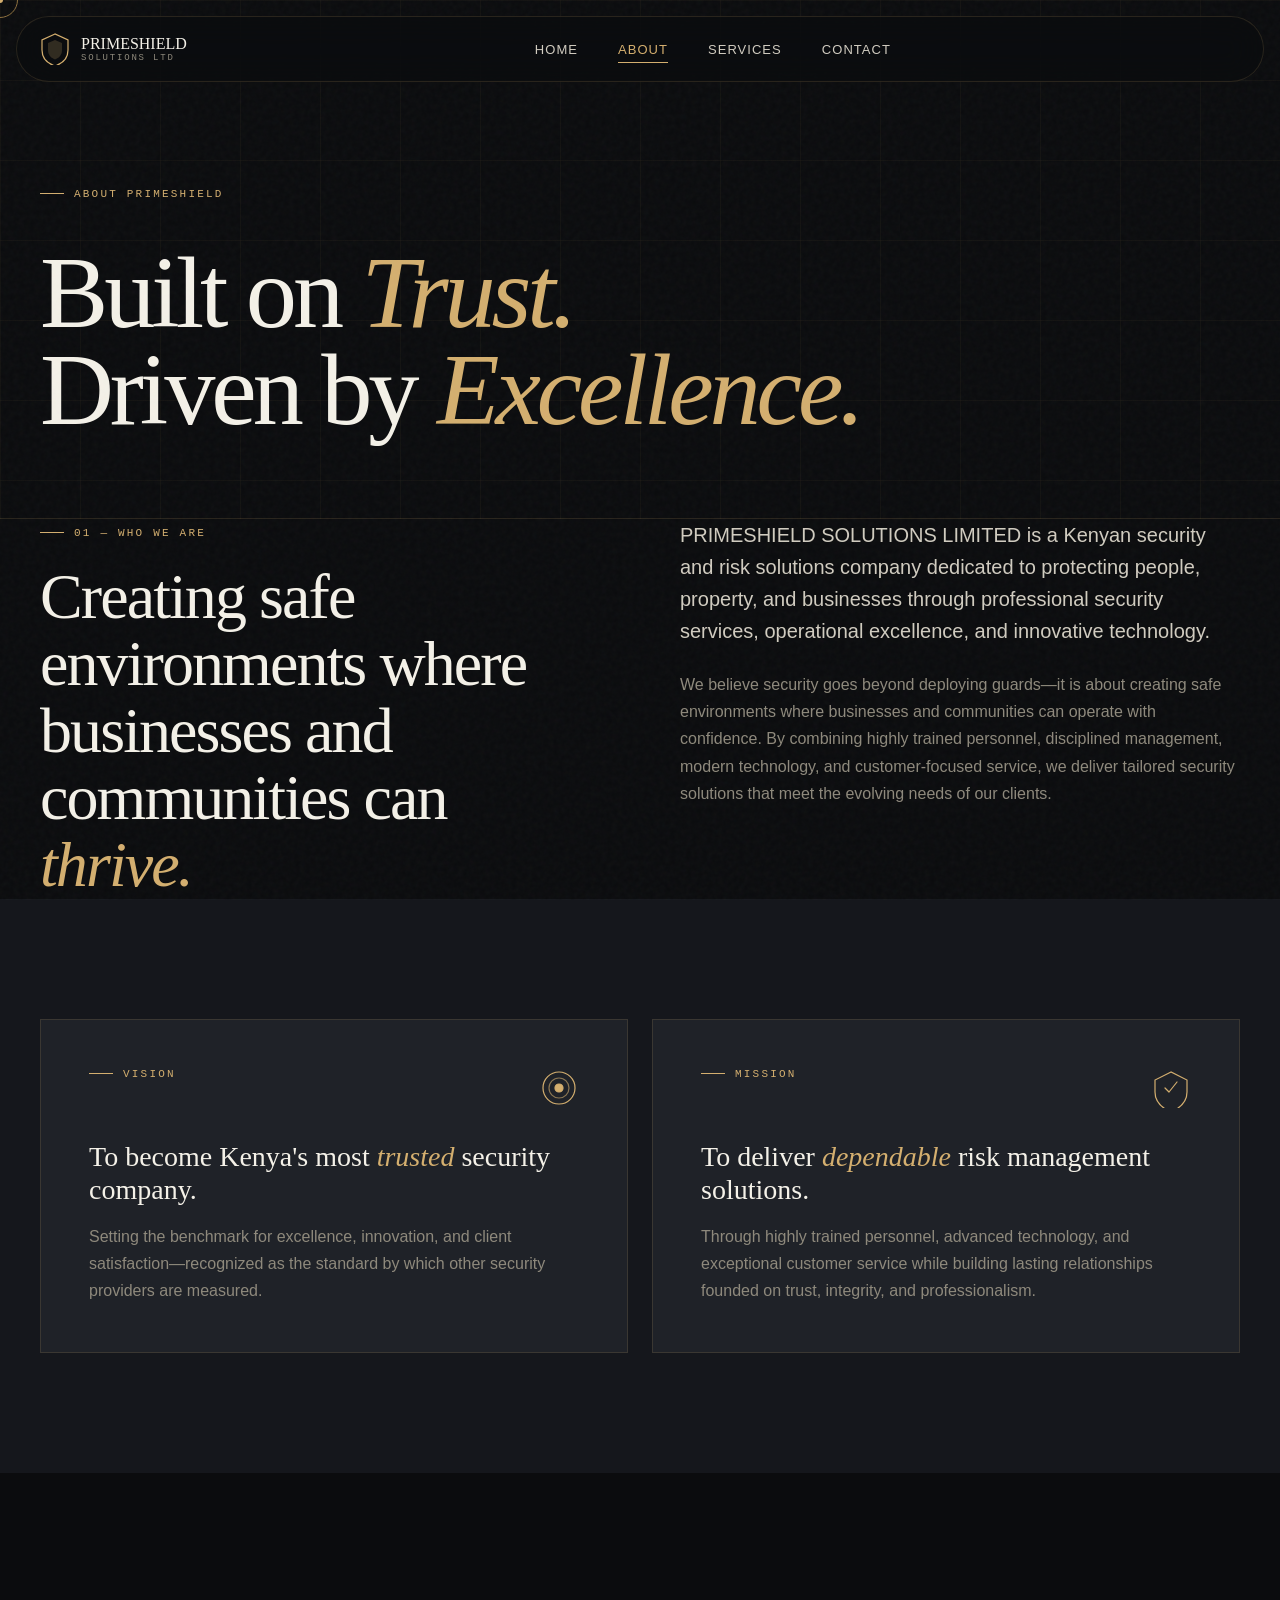
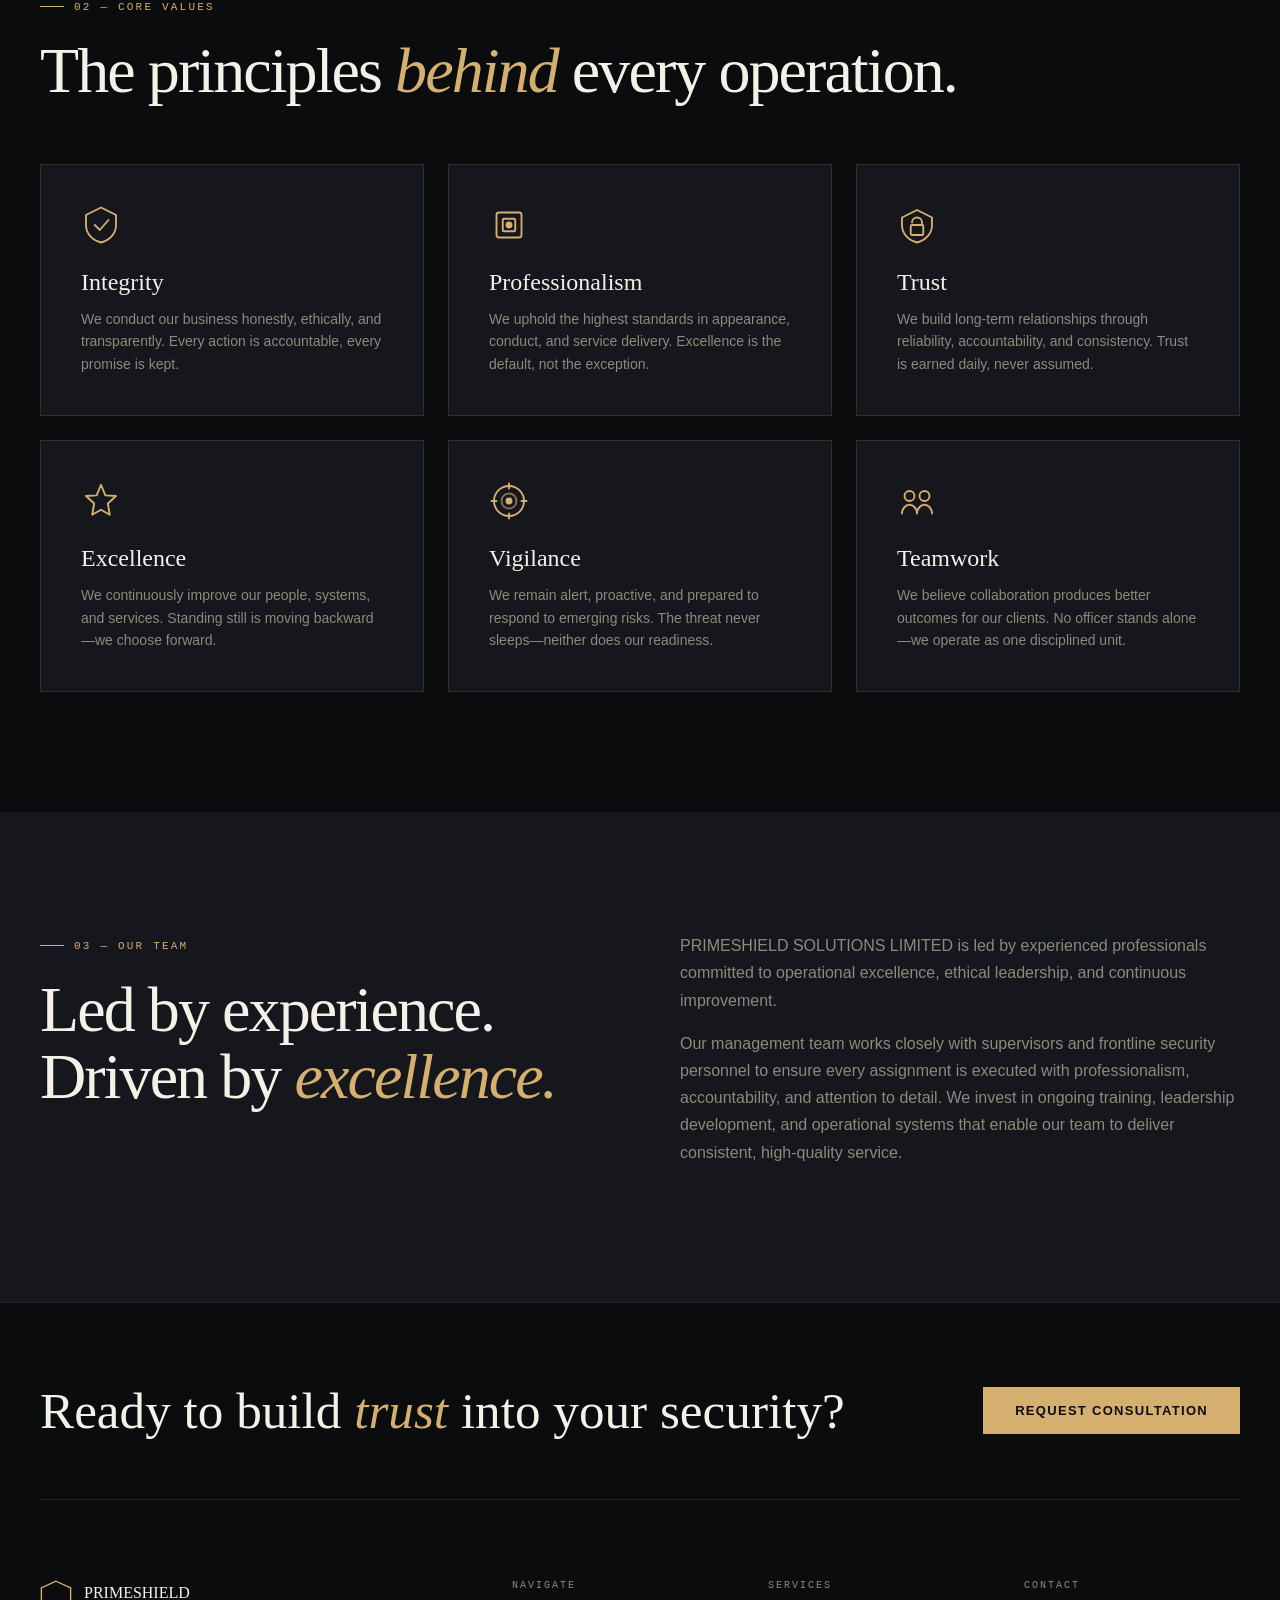
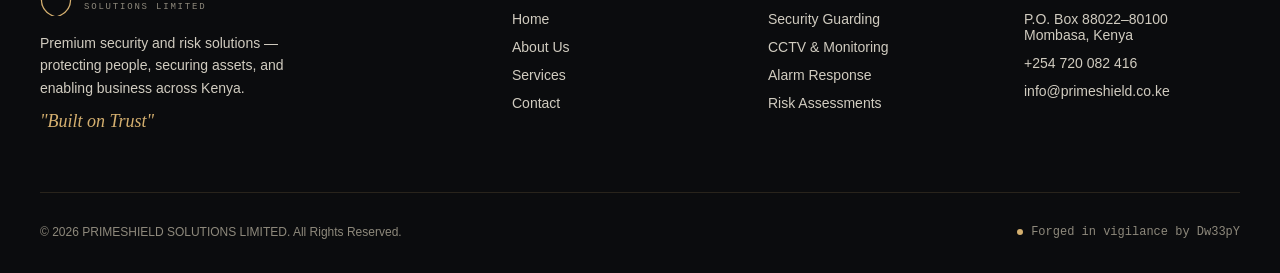
==== about.html @ 8b1f9d06 "initial commit of original files" ====
<!DOCTYPE html>
<html lang="en">
<head>
<meta charset="UTF-8" />
<meta name="viewport" content="width=device-width, initial-scale=1.0" />
<title>About Us — PRIMESHIELD SOLUTIONS LIMITED</title>
<meta name="description" content="PRIMESHIELD SOLUTIONS LIMITED is dedicated to protecting people, property, and businesses through professional security services, operational excellence, and innovative technology." />
<link rel="stylesheet" href="styles.css" />
</head>
<body>

<!-- Preloader -->
<div id="loader" class="loader">
  <div class="loader-shield">
    <div class="ring"></div>
    <svg viewBox="0 0 64 64" fill="none">
      <path d="M32 4L8 14v18c0 14 10 24 24 28 14-4 24-14 24-28V14L32 4z" stroke="#D4AF6F" stroke-width="1.5"/>
    </svg>
  </div>
</div>

<!-- Custom Cursor -->
<div class="cursor-ring"></div>
<div class="cursor-dot"></div>
<div class="noise-overlay"></div>

<!-- Navigation -->
<nav class="floating-nav">
  <div class="nav-container">
    <a href="index.html" class="logo">
      <svg width="28" height="32" viewBox="0 0 28 32" fill="none">
        <path d="M14 1L1 7v10c0 8 5.5 13.5 13 16 7.5-2.5 13-8 13-16V7L14 1z" stroke="#D4AF6F" stroke-width="1.2"/>
        <path d="M14 7L7 10v7c0 5 3 8 7 9.5 4-1.5 7-4.5 7-9.5v-7L14 7z" fill="#D4AF6F" opacity="0.2"/>
      </svg>
      <div class="logo-text">
        <span class="logo-name">PRIMESHIELD</span>
        <span class="logo-sub">SOLUTIONS LTD</span>
      </div>
    </a>

    <div class="nav-links">
      <a href="index.html" class="nav-link">Home</a>
      <a href="about.html" class="nav-link active">About</a>
      <a href="services.html" class="nav-link">Services</a>
      <a href="contact.html" class="nav-link">Contact</a>
    </div>

    <div class="nav-actions">
      <!--<a href="contact.html" class="btn-primary nav-cta"><span>Get Protected</span></a>-->
      <button id="menuToggle" class="menu-toggle" aria-label="Open menu">
        <svg width="24" height="24" viewBox="0 0 24 24" fill="none">
          <path d="M3 6h18M3 12h18M3 18h18" stroke="#F4F1E8" stroke-width="1.5" stroke-linecap="round"/>
        </svg>
      </button>
    </div>
  </div>
</nav>

<!-- Mobile Menu -->
<div class="mobile-menu" id="mobileMenu">
  <button id="menuClose" class="menu-close" aria-label="Close menu">
    <svg width="24" height="24" viewBox="0 0 24 24" fill="none">
      <path d="M6 6l12 12M18 6L6 18" stroke="#F4F1E8" stroke-width="1.5" stroke-linecap="round"/>
    </svg>
  </button>
  <div class="mobile-menu-content">
    <a href="index.html" class="mobile-link"><span class="num">01</span>Home</a>
    <a href="about.html" class="mobile-link"><span class="num">02</span>About</a>
    <a href="services.html" class="mobile-link"><span class="num">03</span>Services</a>
    <a href="contact.html" class="mobile-link"><span class="num">04</span>Contact</a>
  </div>
</div>

<!-- PAGE HEADER -->
<header class="page-header grid-bg">
  <div class="container">
    <div class="section-label reveal">About PRIMESHIELD</div>
    <h1 class="page-title reveal">Built on <em>Trust.</em><br>Driven by <em>Excellence.</em></h1>
  </div>
</header>

<!-- WHO WE ARE -->
<section class="about-intro">
  <div class="container">
    <div class="snapshot-grid">
      <div class="snapshot-left reveal">
        <div class="section-label">01 — Who We Are</div>
        <h2 class="section-title">Creating safe environments where businesses and communities can <em>thrive.</em></h2>
      </div>
      <div class="snapshot-right reveal">
        <p class="lead-text">
          PRIMESHIELD SOLUTIONS LIMITED is a Kenyan security and risk solutions company dedicated to protecting people, property, and businesses through professional security services, operational excellence, and innovative technology.
        </p>
        <p class="body-text">
          We believe security goes beyond deploying guards—it is about creating safe environments where businesses and communities can operate with confidence. By combining highly trained personnel, disciplined management, modern technology, and customer-focused service, we deliver tailored security solutions that meet the evolving needs of our clients.
        </p>
      </div>
    </div>
  </div>
</section>

<!-- VISION & MISSION -->
<section class="vision-mission">
  <div class="container">
    <div class="vm-grid">
      <div class="vm-card reveal">
        <div class="vm-header">
          <div class="section-label">Vision</div>
          <div class="vm-icon">
            <svg viewBox="0 0 40 40" fill="none" stroke="#D4AF6F" stroke-width="1.2">
              <circle cx="20" cy="20" r="16"/>
              <circle cx="20" cy="20" r="10" opacity="0.6"/>
              <circle cx="20" cy="20" r="4" fill="#D4AF6F"/>
            </svg>
          </div>
        </div>
        <h3 class="vm-title">To become Kenya's most <em>trusted</em> security company.</h3>
        <p>Setting the benchmark for excellence, innovation, and client satisfaction—recognized as the standard by which other security providers are measured.</p>
      </div>

      <div class="vm-card reveal">
        <div class="vm-header">
          <div class="section-label">Mission</div>
          <div class="vm-icon">
            <svg viewBox="0 0 40 40" fill="none" stroke="#D4AF6F" stroke-width="1.2">
              <path d="M20 4L4 12v12c0 9 7 16 16 20 9-4 16-11 16-20V12L20 4z"/>
              <path d="M14 20l4 4 8-10" stroke-linecap="round" stroke-linejoin="round"/>
            </svg>
          </div>
        </div>
        <h3 class="vm-title">To deliver <em>dependable</em> risk management solutions.</h3>
        <p>Through highly trained personnel, advanced technology, and exceptional customer service while building lasting relationships founded on trust, integrity, and professionalism.</p>
      </div>
    </div>
  </div>
</section>

<!-- CORE VALUES -->
<section class="core-values">
  <div class="container">
    <div class="preview-header reveal" style="margin-bottom: 60px;">
      <div class="section-label">02 — Core Values</div>
      <h2 class="section-title">The principles <em>behind</em> every operation.</h2>
    </div>

    <!-- 6 items fit perfectly in 3 columns -->
    <div class="values-grid reveal-stagger">
      <div class="value-card">
        <div class="value-icon">
          <svg viewBox="0 0 32 32" fill="none" stroke="#D4AF6F" stroke-width="1.5">
            <path d="M16 2L4 8v8c0 7 5 12 12 14 7-2 12-7 12-14V8L16 2z"/>
            <path d="M11 16l4 4 7-8" stroke-linecap="round"/>
          </svg>
        </div>
        <h3>Integrity</h3>
        <p>We conduct our business honestly, ethically, and transparently. Every action is accountable, every promise is kept.</p>
      </div>

      <div class="value-card">
        <div class="value-icon">
          <svg viewBox="0 0 32 32" fill="none" stroke="#D4AF6F" stroke-width="1.5">
            <rect x="6" y="6" width="20" height="20" rx="2"/>
            <rect x="11" y="11" width="10" height="10" rx="1"/>
            <circle cx="16" cy="16" r="2" fill="#D4AF6F"/>
          </svg>
        </div>
        <h3>Professionalism</h3>
        <p>We uphold the highest standards in appearance, conduct, and service delivery. Excellence is the default, not the exception.</p>
      </div>

      <div class="value-card">
        <div class="value-icon">
          <svg viewBox="0 0 32 32" fill="none" stroke="#D4AF6F" stroke-width="1.5">
            <path d="M16 4L4 10v6c0 7 5 12 12 14 7-2 12-7 12-14v-6L16 4z"/>
            <path d="M12 14a4 4 0 018 0v2" stroke-linecap="round"/>
            <rect x="11" y="16" width="10" height="8" rx="1"/>
          </svg>
        </div>
        <h3>Trust</h3>
        <p>We build long-term relationships through reliability, accountability, and consistency. Trust is earned daily, never assumed.</p>
      </div>

      <div class="value-card">
        <div class="value-icon">
          <svg viewBox="0 0 32 32" fill="none" stroke="#D4AF6F" stroke-width="1.5">
            <path d="M16 3l3.5 8.5L28 12l-6.5 6L23 27l-7-4-7 4 1.5-9L4 12l8.5-.5L16 3z" stroke-linejoin="round"/>
          </svg>
        </div>
        <h3>Excellence</h3>
        <p>We continuously improve our people, systems, and services. Standing still is moving backward—we choose forward.</p>
      </div>

      <div class="value-card">
        <div class="value-icon">
          <svg viewBox="0 0 32 32" fill="none" stroke="#D4AF6F" stroke-width="1.5">
            <circle cx="16" cy="16" r="12"/>
            <circle cx="16" cy="16" r="6" opacity="0.6"/>
            <circle cx="16" cy="16" r="2" fill="#D4AF6F"/>
            <path d="M16 2v4M16 26v4M2 16h4M26 16h4" stroke-linecap="round"/>
          </svg>
        </div>
        <h3>Vigilance</h3>
        <p>We remain alert, proactive, and prepared to respond to emerging risks. The threat never sleeps—neither does our readiness.</p>
      </div>

      <div class="value-card">
        <div class="value-icon">
          <svg viewBox="0 0 32 32" fill="none" stroke="#D4AF6F" stroke-width="1.5">
            <circle cx="10" cy="12" r="4"/>
            <circle cx="22" cy="12" r="4"/>
            <path d="M4 26c0-4 3-7 6-7s6 3 6 7M16 26c0-4 3-7 6-7s6 3 6 7" stroke-linecap="round"/>
          </svg>
        </div>
        <h3>Teamwork</h3>
        <p>We believe collaboration produces better outcomes for our clients. No officer stands alone—we operate as one disciplined unit.</p>
      </div>
    </div>
  </div>
</section>

<!-- TEAM -->
<section class="team-section">
  <div class="container">
    <div class="snapshot-grid">
      <div class="snapshot-left reveal">
        <div class="section-label">03 — Our Team</div>
        <h2 class="section-title">Led by experience.<br>Driven by <em>excellence.</em></h2>
      </div>
      <div class="snapshot-right reveal">
        <p class="body-text">
          PRIMESHIELD SOLUTIONS LIMITED is led by experienced professionals committed to operational excellence, ethical leadership, and continuous improvement.
        </p>
        <p class="body-text">
          Our management team works closely with supervisors and frontline security personnel to ensure every assignment is executed with professionalism, accountability, and attention to detail. We invest in ongoing training, leadership development, and operational systems that enable our team to deliver consistent, high-quality service.
        </p>
      </div>
    </div>
  </div>
</section>

<!-- FOOTER -->
<footer class="footer">
  <div class="container">
    <div class="footer-top">
      <h3 class="footer-cta-title">Ready to build <em>trust</em> into your security?</h3>
      <a href="contact.html" class="btn-primary magnetic"><span>Request Consultation</span></a>
    </div>
    
    <div class="footer-main">
      <div class="footer-col footer-brand">
        <div class="logo">
          <svg width="32" height="36" viewBox="0 0 28 32" fill="none">
            <path d="M14 1L1 7v10c0 8 5.5 13.5 13 16 7.5-2.5 13-8 13-16V7L14 1z" stroke="#D4AF6F" stroke-width="1.2"/>
          </svg>
          <div class="logo-text">
            <span class="logo-name">PRIMESHIELD</span>
            <span class="logo-sub">SOLUTIONS LIMITED</span>
          </div>
        </div>
        <p>Premium security and risk solutions — protecting people, securing assets, and enabling business across Kenya.</p>
        <div class="tagline">"Built on Trust"</div>
      </div>
      
      <div class="footer-col">
        <div class="footer-heading">Navigate</div>
        <a href="index.html">Home</a>
        <a href="about.html">About Us</a>
        <a href="services.html">Services</a>
        <a href="contact.html">Contact</a>
      </div>
      
      <div class="footer-col">
        <div class="footer-heading">Services</div>
        <a href="services.html">Security Guarding</a>
        <a href="services.html">CCTV & Monitoring</a>
        <a href="services.html">Alarm Response</a>
        <a href="services.html">Risk Assessments</a>
      </div>
      
      <div class="footer-col">
        <div class="footer-heading">Contact</div>
        <p>P.O. Box 88022–80100<br>Mombasa, Kenya</p>
        <a href="tel:+254720082416">+254 720 082 416</a>
        <a href="mailto:info@primeshield.co.ke">info@primeshield.co.ke</a>
      </div>
    </div>

    <div class="footer-bottom">
      <div class="copyright">© <span id="year"></span> PRIMESHIELD SOLUTIONS LIMITED. All Rights Reserved.</div>
      <a href="https://dw33py.netlify.app" target="_blank" rel="noopener" class="signature">
        <span class="sig-dot"></span> Forged in vigilance by Dw33pY
      </a>
    </div>
  </div>
</footer>

<script src="script.js"></script>
</body>
</html>
---- styles.css ----
/* ============================================================
   PRIMESHIELD SOLUTIONS — CSS ARCHITECTURE
   1. Variables & Resets
   2. Typography & Base Elements
   3. Utilities & Helpers (Cursor, Loader, Grid)
   4. Navigation & Mobile Menu
   5. Buttons & Form Elements
   6. Page Layouts (Hero, Sections, Footer)
   ============================================================ */

/* 1. VARIABLES & RESETS */
:root {
  --obsidian: #0B0C0E;
  --charcoal: #15171C;
  --graphite: #1F2228;
  --parchment: #F4F1E8;      /* Brightened for better contrast */
  --parchment-dim: #D1CCC0;  /* Brightened for readability */
  --parchment-muted: #8E897C;
  --brass: #D4AF6F;          /* Slightly richer brass */
  --brass-light: #E4C580;
  --brass-dim: #8E7240;
  --alert: #D14B3E;
  --border: rgba(212, 175, 111, 0.15);
  --border-strong: rgba(212, 175, 111, 0.3);
}

* { box-sizing: border-box; -webkit-font-smoothing: antialiased; -moz-osx-font-smoothing: grayscale; margin: 0; padding: 0; }

html { scroll-behavior: smooth; }

body {
  background: var(--obsidian);
  color: var(--parchment);
  font-family: 'Inter', sans-serif;
  overflow-x: hidden;
  cursor: none;
}
body.no-scroll { overflow: hidden; }
@media (max-width: 768px) { body { cursor: auto; } }

/* 2. TYPOGRAPHY */
.font-display { font-family: 'Fraunces', serif; font-optical-sizing: auto; letter-spacing: -0.02em; }
.font-mono { font-family: 'JetBrains Mono', monospace; }

/* Google Fonts Import */
@import url('https://fonts.googleapis.com/css2?family=Fraunces:ital,opsz,wght@0,9..144,300;0,9..144,400;0,9..144,500;0,9..144,600;1,9..144,300;1,9..144,400&family=Inter:wght@300;400;500;600&family=JetBrains+Mono:wght@400;500&display=swap');

.section-label {
  display: inline-flex; align-items: center; gap: 10px;
  font-family: 'JetBrains Mono', monospace; font-size: 11px;
  letter-spacing: 0.2em; text-transform: uppercase; color: var(--brass);
  margin-bottom: 24px;
}
.section-label::before { content: ''; width: 24px; height: 1px; background: var(--brass); }

.section-title {
  font-family: 'Fraunces', serif; font-weight: 300;
  font-size: clamp(2.5rem, 5vw, 4.5rem); line-height: 1.05; letter-spacing: -0.03em;
}
.section-title em { font-style: italic; color: var(--brass); }

.page-title {
  font-family: 'Fraunces', serif; font-weight: 300;
  font-size: clamp(3rem, 8vw, 7rem); line-height: 0.95; letter-spacing: -0.04em;
  margin-top: 20px;
}
.page-title em { font-style: italic; color: var(--brass); }

.lead-text { font-size: 1.25rem; color: var(--parchment-dim); line-height: 1.6; margin-bottom: 24px; }
.body-text { font-size: 1rem; color: var(--parchment-muted); line-height: 1.7; margin-bottom: 16px; }
.text-brass { color: var(--brass); }
.dim { color: var(--parchment-muted); }

/* 3. UTILITIES & HELPERS */
.container { max-width: 1280px; margin: 0 auto; padding: 0 24px; }
@media (min-width: 768px) { .container { padding: 0 40px; } }

.noise-overlay {
  position: fixed; inset: 0; pointer-events: none; z-index: 1; opacity: 0.035;
  background-image: url("data:image/svg+xml,%3Csvg viewBox='0 0 200 200' xmlns='http://www.w3.org/2000/svg'%3E%3Cfilter id='n'%3E%3CfeTurbulence type='fractalNoise' baseFrequency='0.85' numOctaves='3' stitchTiles='stitch'/%3E%3C/filter%3E%3Crect width='100%25' height='100%25' filter='url(%23n)'/%3E%3C/svg%3E");
}

.grid-bg {
  background-image: linear-gradient(rgba(212, 175, 111, 0.04) 1px, transparent 1px), linear-gradient(90deg, rgba(212, 175, 111, 0.04) 1px, transparent 1px);
  background-size: 80px 80px;
}

/* Custom Cursor */
.cursor-dot, .cursor-ring {
  position: fixed; top: 0; left: 0; pointer-events: none; z-index: 9999;
  border-radius: 50%; transform: translate(-50%, -50%);
}
.cursor-dot { width: 6px; height: 6px; background: var(--brass); transition: transform 0.15s; }
.cursor-ring { width: 36px; height: 36px; border: 1px solid var(--brass-dim); transition: transform 0.25s, width 0.3s, height 0.3s, border-color 0.3s; }
.cursor-hover .cursor-ring { width: 64px; height: 64px; border-color: var(--brass); }
.cursor-hover .cursor-dot { transform: translate(-50%, -50%) scale(0); }
@media (max-width: 768px) { .cursor-dot, .cursor-ring { display: none; } }

/* Preloader */
.loader {
  position: fixed; inset: 0; background: var(--obsidian); z-index: 10000;
  display: flex; align-items: center; justify-content: center;
  transition: opacity 0.8s ease, visibility 0.8s ease;
}
.loader.hidden { opacity: 0; visibility: hidden; }
.loader-shield { width: 64px; height: 64px; position: relative; }
.loader-shield svg { width: 100%; height: 100%; }
.loader-shield .ring { position: absolute; inset: 0; border: 1px solid var(--brass); border-radius: 50%; border-top-color: transparent; animation: spin 1.2s linear infinite; }
@keyframes spin { to { transform: rotate(360deg); } }

/* Scrollbar */
::-webkit-scrollbar { width: 8px; }
::-webkit-scrollbar-track { background: var(--obsidian); }
::-webkit-scrollbar-thumb { background: var(--graphite); border-radius: 4px; }
::-webkit-scrollbar-thumb:hover { background: var(--brass-dim); }

/* Reveal Animations */
.reveal { opacity: 0; transform: translateY(40px); transition: opacity 1s ease, transform 1s cubic-bezier(0.4, 0, 0.2, 1); }
.reveal.in { opacity: 1; transform: translateY(0); }
.reveal-stagger > * { opacity: 0; transform: translateY(30px); transition: opacity 0.8s ease, transform 0.8s cubic-bezier(0.4, 0, 0.2, 1); }
.reveal-stagger.in > * { opacity: 1; transform: translateY(0); }
.reveal-stagger.in > *:nth-child(1) { transition-delay: 0.05s; }
.reveal-stagger.in > *:nth-child(2) { transition-delay: 0.15s; }
.reveal-stagger.in > *:nth-child(3) { transition-delay: 0.25s; }
.reveal-stagger.in > *:nth-child(4) { transition-delay: 0.35s; }
.reveal-stagger.in > *:nth-child(5) { transition-delay: 0.45s; }
.reveal-stagger.in > *:nth-child(6) { transition-delay: 0.55s; }
.reveal-stagger.in > *:nth-child(7) { transition-delay: 0.65s; }

/* 4. NAVIGATION */
.floating-nav {
  position: fixed; top: 16px; left: 50%; transform: translateX(-50%);
  z-index: 1000; width: calc(100% - 32px); max-width: 1280px;
}
.nav-container {
  background: rgba(11, 12, 14, 0.6); backdrop-filter: blur(20px) saturate(180%);
  -webkit-backdrop-filter: blur(20px) saturate(180%); border: 1px solid var(--border);
  border-radius: 100px; padding: 16px 24px; display: flex; align-items: center; justify-content: space-between;
}
.logo { display: flex; align-items: center; gap: 12px; text-decoration: none; }
.logo-text { display: flex; flex-direction: column; line-height: 1; }
.logo-name { font-family: 'Fraunces', serif; font-size: 16px; color: var(--parchment); font-weight: 500; }
.logo-sub { font-family: 'JetBrains Mono', monospace; font-size: 9px; color: var(--parchment-muted); letter-spacing: 0.2em; margin-top: 2px; }

.nav-links { display: flex; gap: 40px; }
.nav-link {
  text-decoration: none; font-size: 13px; letter-spacing: 0.08em; text-transform: uppercase;
  color: var(--parchment-dim); transition: color 0.3s; position: relative; padding: 6px 0;
}
.nav-link:hover { color: var(--parchment); }
.nav-link.active { color: var(--brass); }
.nav-link::after { content: ''; position: absolute; left: 0; bottom: 0; width: 0; height: 1px; background: var(--brass); transition: width 0.4s; }
.nav-link:hover::after, .nav-link.active::after { width: 100%; }

.nav-actions { display: flex; align-items: center; gap: 16px; }
.menu-toggle { display: none; background: none; border: 1px solid var(--border-strong); border-radius: 50%; width: 40px; height: 40px; cursor: pointer; align-items: center; justify-content: center; }
.menu-close { position: absolute; top: 32px; right: 32px; background: none; border: 1px solid var(--border-strong); border-radius: 50%; width: 48px; height: 48px; cursor: pointer; display: flex; align-items: center; justify-content: center; }

@media (max-width: 900px) {
  .nav-links { display: none; }
  .nav-cta { display: none; }
  .menu-toggle { display: flex; }
}

/* Mobile Menu */
.mobile-menu {
  position: fixed; inset: 0; background: var(--obsidian); z-index: 9000;
  transform: translateX(100%); transition: transform 0.6s cubic-bezier(0.4, 0, 0.2, 1);
  display: flex; flex-direction: column; justify-content: center; padding: 40px;
}
.mobile-menu.open { transform: translateX(0); }
.mobile-menu-content { display: flex; flex-direction: column; gap: 8px; }
.mobile-link {
  font-family: 'Fraunces', serif; font-size: clamp(2.5rem, 8vw, 4rem); font-weight: 300;
  color: var(--parchment-dim); text-decoration: none; padding: 8px 0; transition: color 0.3s, padding-left 0.4s;
}
.mobile-link:hover { color: var(--brass); padding-left: 24px; }
.mobile-link .num { font-family: 'JetBrains Mono', monospace; font-size: 12px; color: var(--brass); vertical-align: super; margin-right: 12px; }

/* 5. BUTTONS & FORMS */
.btn-primary {
  position: relative; display: inline-flex; align-items: center; gap: 12px;
  padding: 16px 32px; background: var(--brass); color: var(--obsidian);
  font-weight: 600; font-size: 13px; letter-spacing: 0.1em; text-transform: uppercase;
  text-decoration: none; overflow: hidden; transition: transform 0.3s; border: none; cursor: pointer;
}
.btn-primary::before { content: ''; position: absolute; inset: 0; background: var(--brass-light); transform: translateX(-101%); transition: transform 0.5s; }
.btn-primary:hover::before { transform: translateX(0); }
.btn-primary span, .btn-primary svg { position: relative; z-index: 2; }

.btn-ghost {
  display: inline-flex; align-items: center; gap: 12px; padding: 16px 32px;
  border: 1px solid var(--border-strong); color: var(--parchment);
  font-weight: 500; font-size: 13px; letter-spacing: 0.1em; text-transform: uppercase;
  text-decoration: none; background: transparent; transition: all 0.3s; cursor: pointer;
}
.btn-ghost:hover { border-color: var(--brass); color: var(--brass); background: rgba(212, 175, 111, 0.05); }

.magnetic { transition: transform 0.3s cubic-bezier(0.4, 0, 0.2, 1); }

/* Form Elements */
.form-row { display: grid; grid-template-columns: 1fr 1fr; gap: 24px; margin-bottom: 32px; }
@media (max-width: 600px) { .form-row { grid-template-columns: 1fr; } }

.form-field { position: relative; margin-bottom: 32px; }
.form-field input, .form-field textarea {
  width: 100%; padding: 18px 0 12px; background: transparent; border: none;
  border-bottom: 1px solid var(--border-strong); color: var(--parchment);
  font-family: 'Inter', sans-serif; font-size: 15px; outline: none; transition: border-color 0.3s;
}
.form-field label {
  position: absolute; left: 0; top: 18px; font-size: 14px; color: var(--parchment-muted);
  pointer-events: none; transition: all 0.3s;
}
.form-field input:focus, .form-field textarea:focus { border-color: var(--brass); }
.form-field input:focus + label, .form-field input:not(:placeholder-shown) + label,
.form-field textarea:focus + label, .form-field textarea:not(:placeholder-shown) + label {
  top: -4px; font-size: 11px; color: var(--brass); letter-spacing: 0.1em; text-transform: uppercase;
}

/* Beautiful Custom Select */
.custom-select-wrap { height: fit-content; }
.custom-select { position: relative; }
.select-trigger {
  width: 100%; padding: 18px 0 12px; background: transparent; border: none;
  border-bottom: 1px solid var(--border-strong); color: var(--parchment);
  font-family: 'Inter', sans-serif; font-size: 15px; display: flex; justify-content: space-between;
  align-items: center; cursor: pointer; transition: border-color 0.3s;
}
.select-trigger:focus { outline: none; border-color: var(--brass); }
.select-trigger svg { transition: transform 0.3s; }
.custom-select.open .select-trigger svg { transform: rotate(180deg); }
.custom-select.open .select-trigger { border-color: var(--brass); }

.select-options {
  position: absolute; top: calc(100% + 8px); left: 0; width: 100%;
  background: var(--charcoal); border: 1px solid var(--border-strong);
  max-height: 0; overflow: hidden; opacity: 0; transition: max-height 0.3s, opacity 0.3s; z-index: 10;
}
.custom-select.open .select-options { max-height: 300px; opacity: 1; overflow-y: auto; }
.option { padding: 12px 16px; cursor: pointer; font-size: 14px; color: var(--parchment-dim); transition: background 0.2s, color 0.2s; }
.option:hover { background: var(--graphite); color: var(--brass); }
.select-value.placeholder { color: var(--parchment-muted); }

/* Custom Checkbox */
.form-interests { margin-bottom: 32px; }
.interests-label { font-family: 'JetBrains Mono', monospace; font-size: 10px; color: var(--brass); letter-spacing: 0.2em; text-transform: uppercase; margin-bottom: 16px; }
.interests-grid { display: grid; grid-template-columns: 1fr 1fr; gap: 12px; }
@media (max-width: 600px) { .interests-grid { grid-template-columns: 1fr; } }
.custom-check { display: flex; align-items: flex-start; gap: 12px; cursor: pointer; font-size: 14px; color: var(--parchment-dim); }
.custom-check input { display: none; }
.check-box { width: 18px; height: 18px; border: 1px solid var(--border-strong); position: relative; flex-shrink: 0; margin-top: 2px; transition: all 0.3s; }
.custom-check input:checked + .check-box { background: var(--brass); border-color: var(--brass); }
.check-box::after { content: ''; position: absolute; left: 5px; top: 1px; width: 6px; height: 11px; border: solid var(--obsidian); border-width: 0 2px 2px 0; transform: rotate(45deg) scale(0); transition: transform 0.2s; }
.custom-check input:checked + .check-box::after { transform: rotate(45deg) scale(1); }

/* 6. PAGE LAYOUTS */
/* Hero */
.hero-section { position: relative; min-height: 100vh; display: flex; align-items: center; padding-top: 120px; padding-bottom: 60px; overflow: hidden; }
.hero-glow { position: absolute; top: 20%; left: 50%; transform: translateX(-50%); width: 80%; height: 60%; background: radial-gradient(circle, rgba(212, 175, 111, 0.08), transparent 60%); pointer-events: none; }
.hero-container { width: 100%; }
.hero-meta { display: flex; justify-content: space-between; margin-bottom: 60px; }
.meta-item { font-family: 'JetBrains Mono', monospace; font-size: 10px; color: var(--parchment-muted); letter-spacing: 0.2em; text-transform: uppercase; display: flex; align-items: center; gap: 8px; }
.status-dot { width: 8px; height: 8px; background: var(--brass); border-radius: 50%; animation: pulse 2s infinite; }
@keyframes pulse { 0%, 100% { opacity: 1; } 50% { opacity: 0.4; } }
.hide-mobile { display: none; }
@media (min-width: 768px) { .hide-mobile { display: flex; } }

.hero-grid { display: grid; grid-template-columns: 1fr; gap: 60px; align-items: center; }
@media (min-width: 1024px) { .hero-grid { grid-template-columns: 1.4fr 1fr; } }

.hero-title { font-family: 'Fraunces', serif; font-weight: 300; font-size: clamp(3.5rem, 11vw, 9rem); line-height: 0.9; margin-bottom: 32px; }
.hero-title em { font-style: italic; color: var(--brass); }
.hero-desc { font-size: 1.125rem; color: var(--parchment-dim); max-width: 540px; line-height: 1.7; margin-bottom: 40px; }
.hero-actions { display: flex; flex-wrap: wrap; gap: 16px; }

/* Shield Visual */
.shield-visual { position: relative; width: 100%; aspect-ratio: 1; max-width: 450px; margin: 0 auto; }
.shield-svg { position: absolute; inset: 0; width: 100%; height: 100%; z-index: 2; }
.scan-ring { position: absolute; inset: 10%; border: 1px solid var(--brass-dim); border-radius: 50%; opacity: 0; }
.scan-ring.r1 { animation: pulse-ring 4s ease-out infinite; }
.scan-ring.r2 { animation: pulse-ring 4s ease-out infinite 1.3s; }
@keyframes pulse-ring { 0% { transform: scale(0.5); opacity: 0.8; border-color: var(--brass); } 100% { transform: scale(1.1); opacity: 0; } }
.scan-line { position: absolute; left: 15%; right: 15%; height: 1px; background: var(--brass); top: 50%; animation: scan 4s ease-in-out infinite; box-shadow: 0 0 12px var(--brass); }
@keyframes scan { 0%, 100% { top: 20%; opacity: 0; } 50% { top: 80%; opacity: 1; } }

/* Stats */
.hero-stats { display: grid; grid-template-columns: repeat(2, 1fr); gap: 24px; margin-top: 80px; padding-top: 40px; border-top: 1px solid var(--border); }
@media (min-width: 768px) { .hero-stats { grid-template-columns: repeat(4, 1fr); } }
.stat-num { font-family: 'Fraunces', serif; font-weight: 300; font-size: clamp(3rem, 6vw, 4.5rem); color: var(--brass); }
.stat-label { font-family: 'JetBrains Mono', monospace; font-size: 10px; color: var(--parchment-muted); letter-spacing: 0.15em; text-transform: uppercase; margin-top: 8px; }

/* Snapshot / Intro Section */
.snapshot-section { padding: 120px 0; }
.snapshot-grid { display: grid; grid-template-columns: 1fr; gap: 40px; }
@media (min-width: 1024px) { .snapshot-grid { grid-template-columns: 1fr 1fr; gap: 80px; } }
.text-link { display: inline-flex; align-items: center; gap: 8px; color: var(--brass); text-decoration: none; font-size: 14px; letter-spacing: 0.1em; text-transform: uppercase; margin-top: 16px; transition: gap 0.3s; }
.text-link:hover { gap: 16px; }

/* Services Preview (Home) */
.services-preview { padding: 120px 0; background: var(--charcoal); }
.preview-header { margin-bottom: 60px; }
.preview-grid { display: grid; grid-template-columns: 1fr; gap: 24px; }
@media (min-width: 640px) { .preview-grid { grid-template-columns: repeat(2, 1fr); } }
@media (min-width: 1024px) { .preview-grid { grid-template-columns: repeat(3, 1fr); } }

.preview-card { padding: 40px; border: 1px solid var(--border); background: var(--graphite); transition: all 0.4s; }
.preview-card:hover { border-color: var(--brass); transform: translateY(-4px); }
.card-icon { width: 48px; height: 48px; margin-bottom: 24px; }
.card-icon svg { width: 100%; height: 100%; }
.preview-card h3 { font-family: 'Fraunces', serif; font-size: 24px; font-weight: 400; margin-bottom: 12px; }
.preview-card p { color: var(--parchment-muted); font-size: 14px; line-height: 1.6; }
.preview-footer { margin-top: 60px; text-align: center; }

/* Trust Teaser */
.trust-teaser { padding: 120px 0; }
.trust-grid { display: grid; grid-template-columns: 1fr; gap: 40px; align-items: center; }
@media (min-width: 1024px) { .trust-grid { grid-template-columns: 1.2fr 1fr; gap: 80px; } }
.trust-img { width: 100%; height: 500px; object-fit: cover; filter: grayscale(0.3) contrast(1.05); }

/* Generic Page Header */
.page-header { padding: 180px 0 80px; border-bottom: 1px solid var(--border); position: relative; }

/* Vision & Mission (About) */
.vision-mission { padding: 120px 0; background: var(--charcoal); }
.vm-grid { display: grid; grid-template-columns: 1fr; gap: 24px; }
@media (min-width: 1024px) { .vm-grid { grid-template-columns: 1fr 1fr; } }
.vm-card { padding: 48px; border: 1px solid var(--border); background: var(--graphite); }
.vm-header { display: flex; justify-content: space-between; align-items: flex-start; margin-bottom: 32px; }
.vm-icon { width: 40px; height: 40px; }
.vm-title { font-family: 'Fraunces', serif; font-size: 28px; font-weight: 300; line-height: 1.2; margin-bottom: 16px; }
.vm-title em { color: var(--brass); }
.vm-card p { color: var(--parchment-muted); line-height: 1.7; }

/* Core Values (About) */
.core-values { padding: 120px 0; }
.values-grid { display: grid; grid-template-columns: 1fr; gap: 24px; }
@media (min-width: 640px) { .values-grid { grid-template-columns: repeat(2, 1fr); } }
@media (min-width: 1024px) { .values-grid { grid-template-columns: repeat(3, 1fr); } }
.value-card { padding: 40px; border: 1px solid var(--border); background: var(--charcoal); transition: all 0.4s; }
.value-card:hover { background: var(--graphite); border-color: var(--brass-dim); }
.value-icon { width: 40px; height: 40px; margin-bottom: 24px; }
.value-card h3 { font-family: 'Fraunces', serif; font-size: 24px; font-weight: 400; margin-bottom: 12px; }
.value-card p { color: var(--parchment-muted); font-size: 14px; line-height: 1.6; }

/* Team Section */
.team-section { padding: 120px 0; background: var(--charcoal); }

/* Services List (Services Page) */
.services-list { padding: 120px 0; }
.service-row { display: grid; grid-template-columns: 80px 1fr; gap: 40px; padding: 60px 0; }
@media (max-width: 768px) { .service-row { grid-template-columns: 1fr; gap: 20px; } }
.service-row-num { font-family: 'Fraunces', serif; font-size: 48px; font-weight: 300; color: var(--brass-dim); }
.service-row-icon { width: 56px; height: 56px; margin-bottom: 24px; }
.service-row-content h2 { font-family: 'Fraunces', serif; font-size: 36px; font-weight: 300; margin-bottom: 16px; }
.service-row-desc { font-size: 1.1rem; color: var(--parchment-dim); margin-bottom: 32px; max-width: 700px; }
.service-tags { display: flex; flex-wrap: wrap; gap: 12px; }
.tag { padding: 8px 16px; border: 1px solid var(--border-strong); font-family: 'JetBrains Mono', monospace; font-size: 11px; color: var(--parchment-dim); text-transform: uppercase; letter-spacing: 0.1em; }
.divider { height: 1px; background: var(--border); }

/* Sectors Grid (Services Page) */
.sectors-section { padding: 120px 0; background: var(--charcoal); }
.sectors-grid { display: grid; grid-template-columns: repeat(2, 1fr); gap: 1px; background: var(--border); }
@media (min-width: 768px) { .sectors-grid { grid-template-columns: repeat(4, 1fr); } }
.sector-item { background: var(--obsidian); padding: 32px; display: flex; flex-direction: column; align-items: center; text-align: center; gap: 16px; transition: background 0.3s; }
.sector-item:hover { background: var(--charcoal); }
.sector-item svg { width: 32px; height: 32px; }
.sector-item span { font-family: 'JetBrains Mono', monospace; font-size: 11px; color: var(--parchment-dim); letter-spacing: 0.1em; text-transform: uppercase; }
.sectors-note { text-align: center; color: var(--parchment-muted); margin-top: 40px; font-size: 14px; }

/* Contact Page */
.contact-section { padding: 120px 0; }
.contact-grid { display: grid; grid-template-columns: 1fr; gap: 60px; }
@media (min-width: 1024px) { .contact-grid { grid-template-columns: 1fr 1.5fr; gap: 80px; } }

.info-list { margin: 40px 0; display: flex; flex-direction: column; gap: 32px; }
.info-item { display: flex; gap: 20px; align-items: flex-start; }
.info-icon { width: 48px; height: 48px; border: 1px solid var(--border-strong); display: flex; align-items: center; justify-content: center; flex-shrink: 0; }
.info-icon svg { width: 20px; height: 20px; }
.info-label { font-family: 'JetBrains Mono', monospace; font-size: 10px; color: var(--brass); letter-spacing: 0.2em; text-transform: uppercase; margin-bottom: 4px; }
.info-text a { color: var(--parchment); text-decoration: none; transition: color 0.3s; }
.info-text a:hover { color: var(--brass); }

.trust-badge { padding: 24px; border: 1px solid var(--brass); background: rgba(212, 175, 111, 0.05); }
.badge-header { display: flex; align-items: center; gap: 8px; margin-bottom: 12px; }
.badge-title { font-family: 'JetBrains Mono', monospace; font-size: 10px; color: var(--brass); letter-spacing: 0.2em; text-transform: uppercase; }
.trust-badge p { font-size: 14px; color: var(--parchment-dim); }

.contact-form-wrap { padding: 48px; background: var(--charcoal); border: 1px solid var(--border); }
@media (max-width: 600px) { .contact-form-wrap { padding: 32px 24px; } }
.form-submit { display: flex; flex-direction: column; gap: 16px; align-items: flex-start; }
.form-disclaimer { font-size: 12px; color: var(--parchment-muted); max-width: 400px; }

/* Footer */
.footer { padding-top: 80px; border-top: 1px solid var(--border); }
.footer-top { display: flex; flex-direction: column; gap: 32px; margin-bottom: 80px; padding-bottom: 60px; border-bottom: 1px solid var(--border); }
@media (min-width: 768px) { .footer-top { flex-direction: row; align-items: center; justify-content: space-between; } }
.footer-cta-title { font-family: 'Fraunces', serif; font-size: clamp(2rem, 4vw, 3.5rem); font-weight: 300; line-height: 1.1; }
.footer-cta-title em { color: var(--brass); }

.footer-main { display: grid; grid-template-columns: 1fr; gap: 40px; margin-bottom: 60px; }
@media (min-width: 768px) { .footer-main { grid-template-columns: 2fr 1fr 1fr 1fr; } }
.footer-brand p { color: var(--parchment-muted); font-size: 14px; line-height: 1.6; margin: 16px 0; max-width: 300px; }
.tagline { font-family: 'Fraunces', serif; font-style: italic; color: var(--brass); font-size: 18px; }
.footer-heading { font-family: 'JetBrains Mono', monospace; font-size: 10px; color: var(--parchment-muted); letter-spacing: 0.2em; text-transform: uppercase; margin-bottom: 20px; }
.footer-col a { display: block; color: var(--parchment-dim); text-decoration: none; font-size: 14px; margin-bottom: 12px; transition: color 0.3s; }
.footer-col a:hover { color: var(--brass); }
.footer-col p { color: var(--parchment-dim); font-size: 14px; margin-bottom: 12px; }

.footer-bottom { padding: 32px 0; border-top: 1px solid var(--border); display: flex; flex-direction: column; gap: 16px; justify-content: space-between; }
@media (min-width: 768px) { .footer-bottom { flex-direction: row; align-items: center; } }
.copyright { font-size: 12px; color: var(--parchment-muted); }
.signature { font-family: 'JetBrains Mono', monospace; font-size: 12px; color: var(--parchment-muted); text-decoration: none; display: flex; align-items: center; gap: 8px; transition: color 0.3s; }
.signature:hover { color: var(--brass); }
.sig-dot { width: 6px; height: 6px; background: var(--brass); border-radius: 50%; display: inline-block; }

/* Reduce Motion */
@media (prefers-reduced-motion: reduce) {
  *, *::before, *::after { animation-duration: 0.01ms !important; animation-iteration-count: 1 !important; transition-duration: 0.01ms !important; }
}
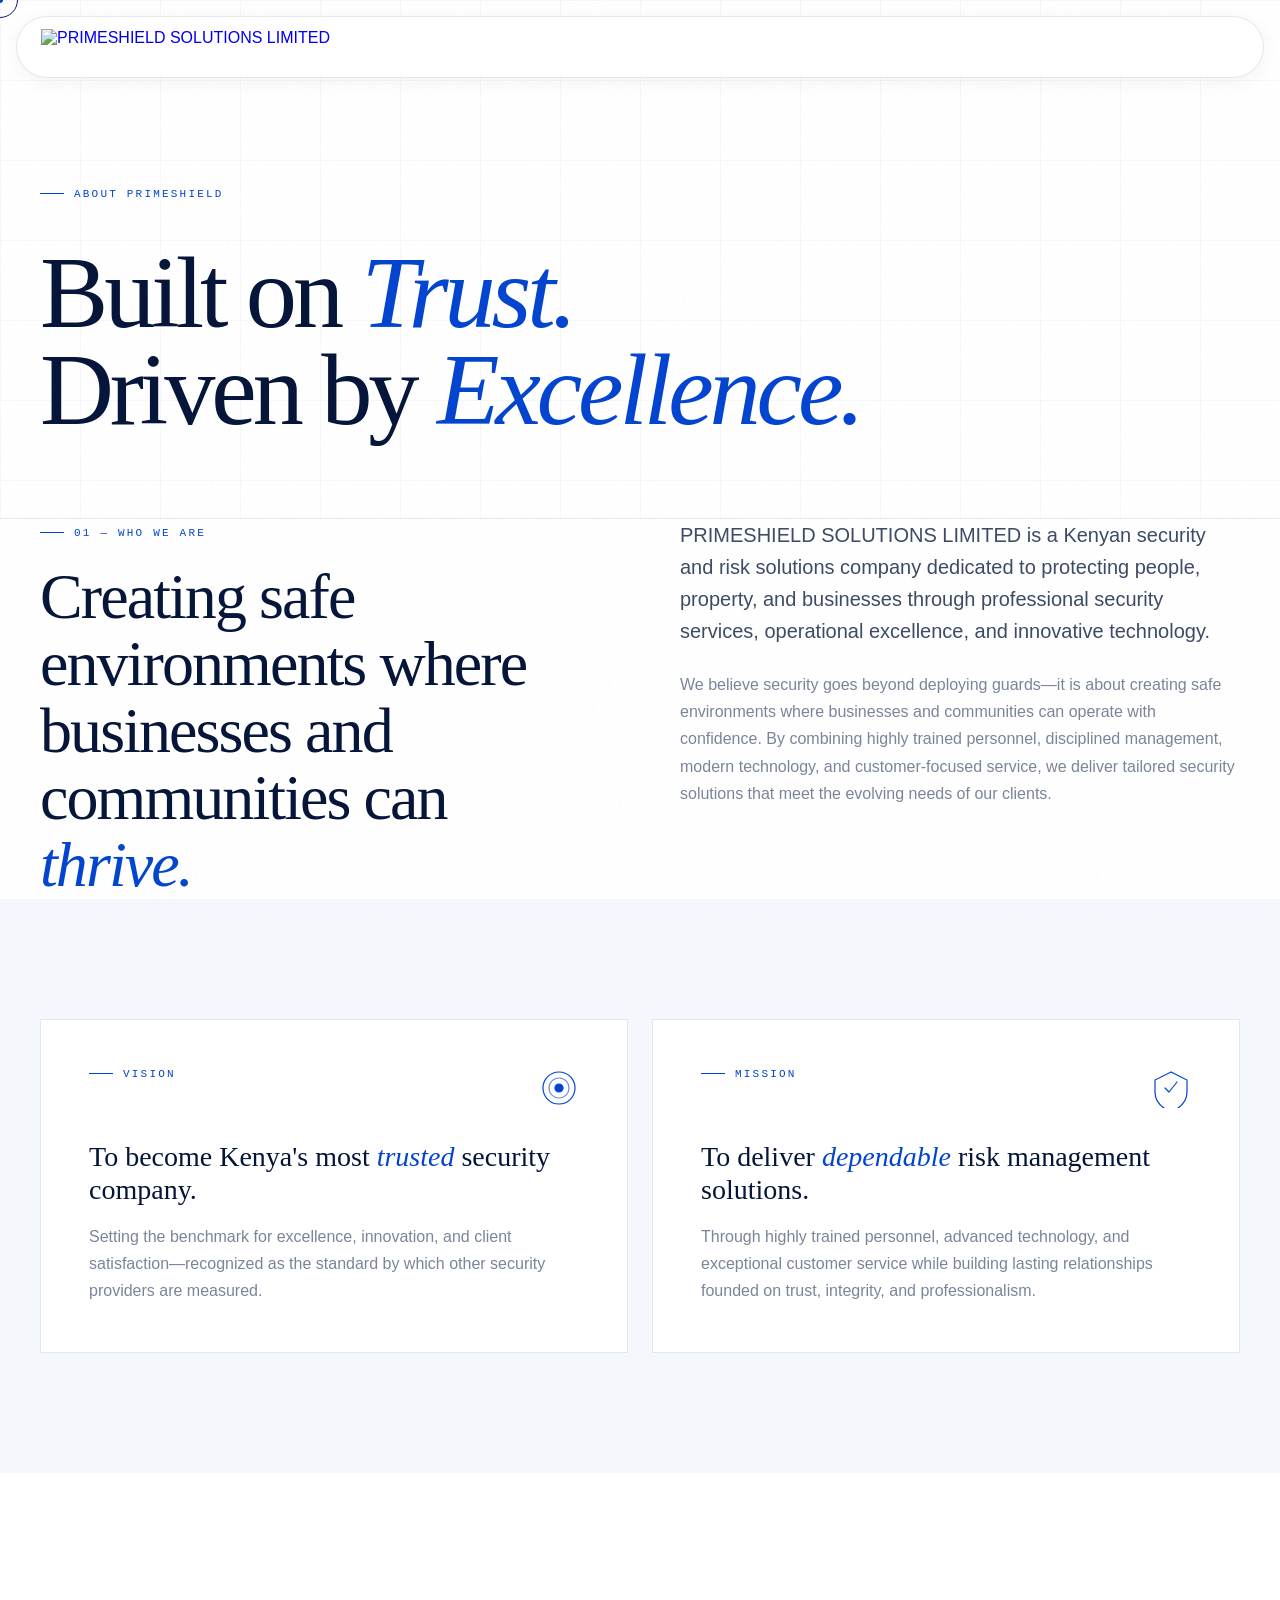
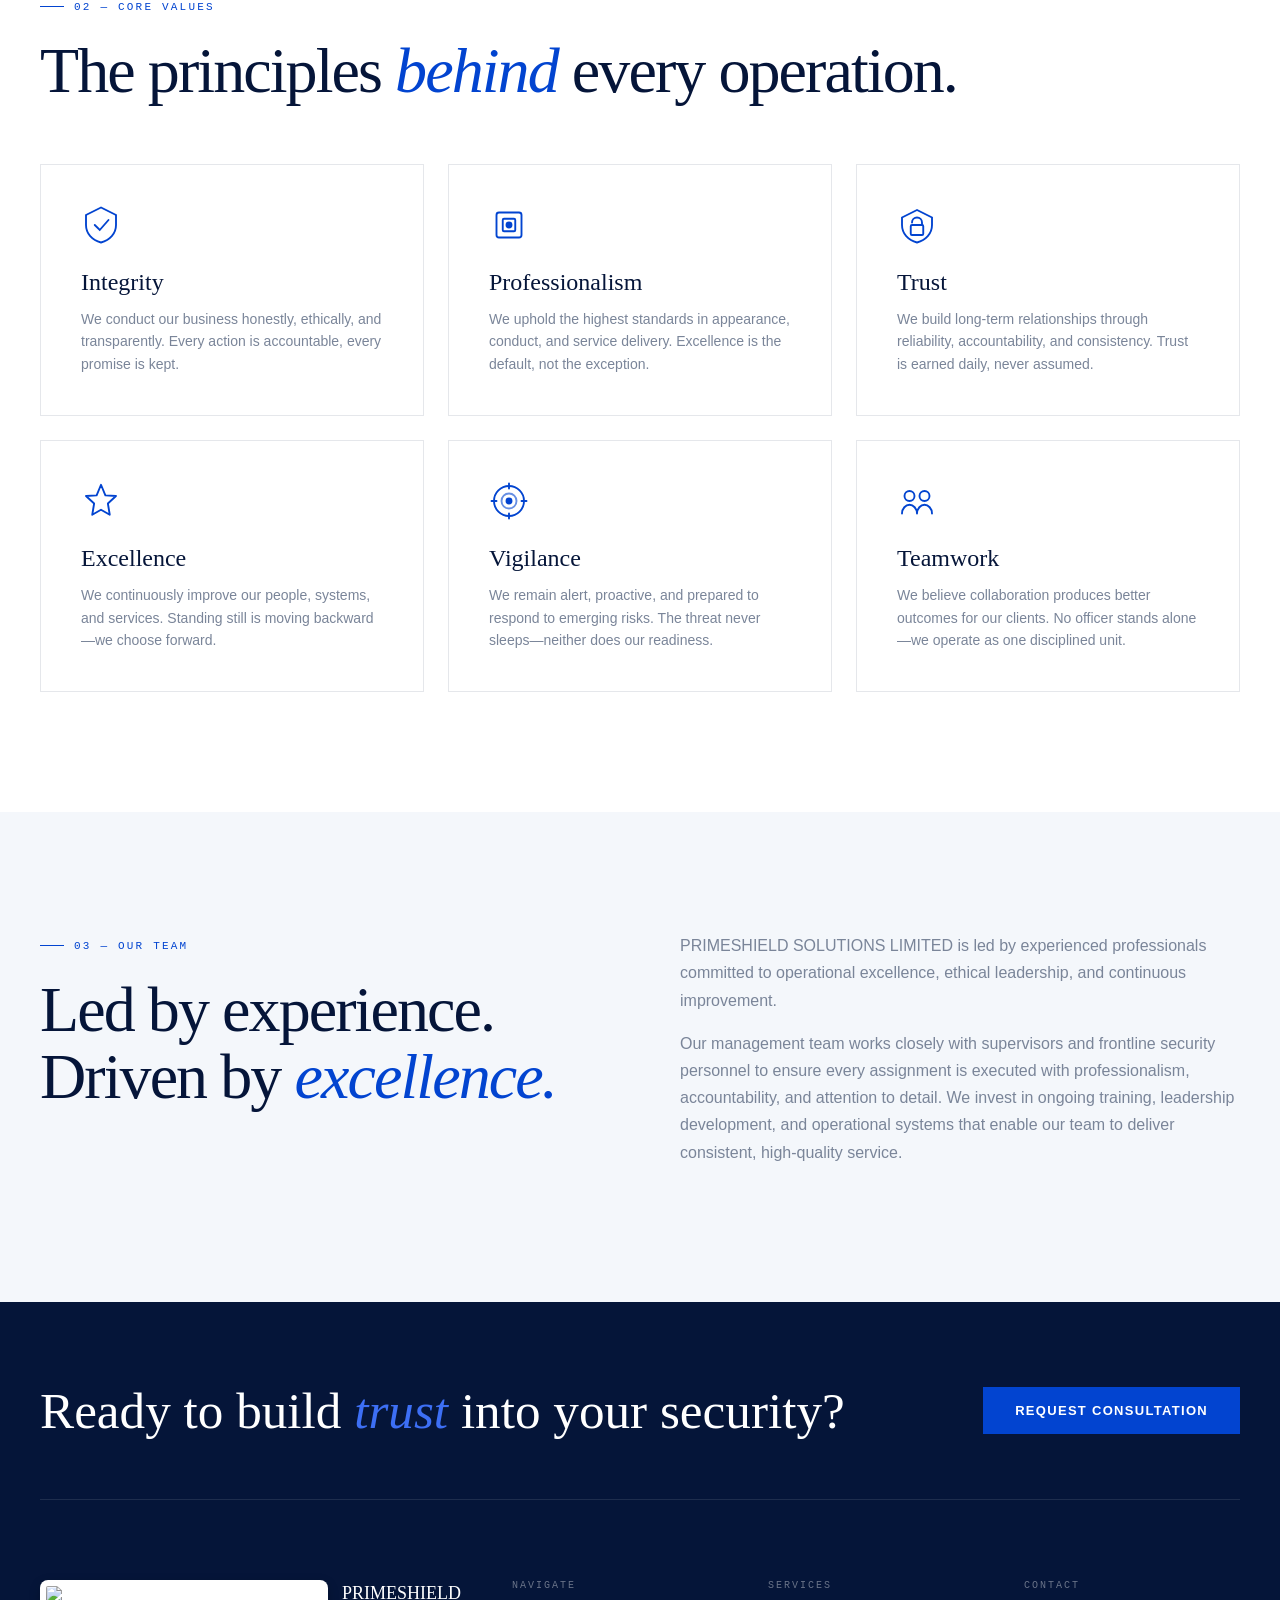
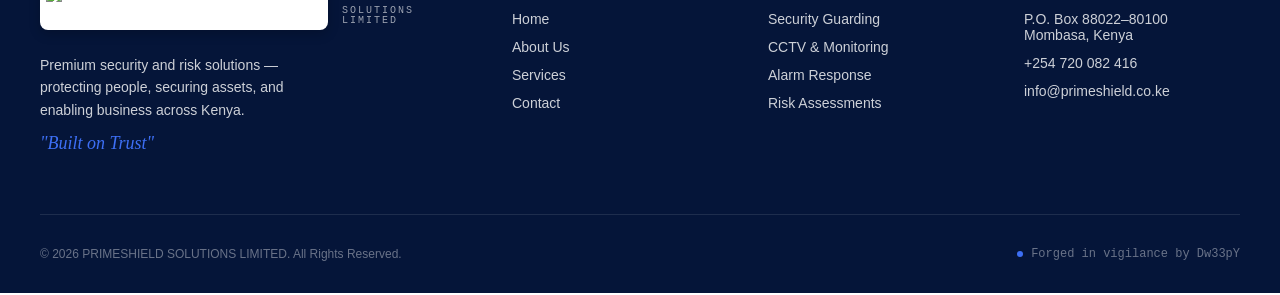
==== commit 3e7465f7: "update on colors and logo's" ====
--- a/about.html
+++ b/about.html
@@ -9,16 +9,6 @@
 </head>
 <body>
 
-<!-- Preloader -->
-<div id="loader" class="loader">
-  <div class="loader-shield">
-    <div class="ring"></div>
-    <svg viewBox="0 0 64 64" fill="none">
-      <path d="M32 4L8 14v18c0 14 10 24 24 28 14-4 24-14 24-28V14L32 4z" stroke="#D4AF6F" stroke-width="1.5"/>
-    </svg>
-  </div>
-</div>
-
 <!-- Custom Cursor -->
 <div class="cursor-ring"></div>
 <div class="cursor-dot"></div>
@@ -28,28 +18,13 @@
 <nav class="floating-nav">
   <div class="nav-container">
     <a href="index.html" class="logo">
-      <svg width="28" height="32" viewBox="0 0 28 32" fill="none">
-        <path d="M14 1L1 7v10c0 8 5.5 13.5 13 16 7.5-2.5 13-8 13-16V7L14 1z" stroke="#D4AF6F" stroke-width="1.2"/>
-        <path d="M14 7L7 10v7c0 5 3 8 7 9.5 4-1.5 7-4.5 7-9.5v-7L14 7z" fill="#D4AF6F" opacity="0.2"/>
-      </svg>
-      <div class="logo-text">
-        <span class="logo-name">PRIMESHIELD</span>
-        <span class="logo-sub">SOLUTIONS LTD</span>
-      </div>
+      <img src="https://z-cdn-media.chatglm.cn/files/06e0e7bf-a213-4d14-9efb-56c130f2bfb4.png?auth_key=1884983479-96b729a5f4124292a4d1c5295feee06a-0-da30d6bf9c4e0627a43f93f50527bebc" alt="PRIMESHIELD SOLUTIONS LIMITED" class="nav-logo-img">
     </a>
-
-    <div class="nav-links">
-      <a href="index.html" class="nav-link">Home</a>
-      <a href="about.html" class="nav-link active">About</a>
-      <a href="services.html" class="nav-link">Services</a>
-      <a href="contact.html" class="nav-link">Contact</a>
-    </div>
-
+    
     <div class="nav-actions">
-      <!--<a href="contact.html" class="btn-primary nav-cta"><span>Get Protected</span></a>-->
       <button id="menuToggle" class="menu-toggle" aria-label="Open menu">
         <svg width="24" height="24" viewBox="0 0 24 24" fill="none">
-          <path d="M3 6h18M3 12h18M3 18h18" stroke="#F4F1E8" stroke-width="1.5" stroke-linecap="round"/>
+          <path d="M3 6h18M3 12h18M3 18h18" stroke="#051539" stroke-width="1.5" stroke-linecap="round" />
         </svg>
       </button>
     </div>
@@ -60,7 +35,7 @@
 <div class="mobile-menu" id="mobileMenu">
   <button id="menuClose" class="menu-close" aria-label="Close menu">
     <svg width="24" height="24" viewBox="0 0 24 24" fill="none">
-      <path d="M6 6l12 12M18 6L6 18" stroke="#F4F1E8" stroke-width="1.5" stroke-linecap="round"/>
+      <path d="M6 6l12 12M18 6L6 18" stroke="#051539" stroke-width="1.5" stroke-linecap="round"/>
     </svg>
   </button>
   <div class="mobile-menu-content">
@@ -107,10 +82,10 @@
         <div class="vm-header">
           <div class="section-label">Vision</div>
           <div class="vm-icon">
-            <svg viewBox="0 0 40 40" fill="none" stroke="#D4AF6F" stroke-width="1.2">
+            <svg viewBox="0 0 40 40" fill="none" stroke="#0244D0" stroke-width="1.2">
               <circle cx="20" cy="20" r="16"/>
               <circle cx="20" cy="20" r="10" opacity="0.6"/>
-              <circle cx="20" cy="20" r="4" fill="#D4AF6F"/>
+              <circle cx="20" cy="20" r="4" fill="#0244D0"/>
             </svg>
           </div>
         </div>
@@ -122,7 +97,7 @@
         <div class="vm-header">
           <div class="section-label">Mission</div>
           <div class="vm-icon">
-            <svg viewBox="0 0 40 40" fill="none" stroke="#D4AF6F" stroke-width="1.2">
+            <svg viewBox="0 0 40 40" fill="none" stroke="#0244D0" stroke-width="1.2">
               <path d="M20 4L4 12v12c0 9 7 16 16 20 9-4 16-11 16-20V12L20 4z"/>
               <path d="M14 20l4 4 8-10" stroke-linecap="round" stroke-linejoin="round"/>
             </svg>
@@ -143,11 +118,10 @@
       <h2 class="section-title">The principles <em>behind</em> every operation.</h2>
     </div>
 
-    <!-- 6 items fit perfectly in 3 columns -->
     <div class="values-grid reveal-stagger">
       <div class="value-card">
         <div class="value-icon">
-          <svg viewBox="0 0 32 32" fill="none" stroke="#D4AF6F" stroke-width="1.5">
+          <svg viewBox="0 0 32 32" fill="none" stroke="#0244D0" stroke-width="1.5">
             <path d="M16 2L4 8v8c0 7 5 12 12 14 7-2 12-7 12-14V8L16 2z"/>
             <path d="M11 16l4 4 7-8" stroke-linecap="round"/>
           </svg>
@@ -158,10 +132,10 @@
 
       <div class="value-card">
         <div class="value-icon">
-          <svg viewBox="0 0 32 32" fill="none" stroke="#D4AF6F" stroke-width="1.5">
+          <svg viewBox="0 0 32 32" fill="none" stroke="#0244D0" stroke-width="1.5">
             <rect x="6" y="6" width="20" height="20" rx="2"/>
             <rect x="11" y="11" width="10" height="10" rx="1"/>
-            <circle cx="16" cy="16" r="2" fill="#D4AF6F"/>
+            <circle cx="16" cy="16" r="2" fill="#0244D0"/>
           </svg>
         </div>
         <h3>Professionalism</h3>
@@ -170,7 +144,7 @@
 
       <div class="value-card">
         <div class="value-icon">
-          <svg viewBox="0 0 32 32" fill="none" stroke="#D4AF6F" stroke-width="1.5">
+          <svg viewBox="0 0 32 32" fill="none" stroke="#0244D0" stroke-width="1.5">
             <path d="M16 4L4 10v6c0 7 5 12 12 14 7-2 12-7 12-14v-6L16 4z"/>
             <path d="M12 14a4 4 0 018 0v2" stroke-linecap="round"/>
             <rect x="11" y="16" width="10" height="8" rx="1"/>
@@ -182,7 +156,7 @@
 
       <div class="value-card">
         <div class="value-icon">
-          <svg viewBox="0 0 32 32" fill="none" stroke="#D4AF6F" stroke-width="1.5">
+          <svg viewBox="0 0 32 32" fill="none" stroke="#0244D0" stroke-width="1.5">
             <path d="M16 3l3.5 8.5L28 12l-6.5 6L23 27l-7-4-7 4 1.5-9L4 12l8.5-.5L16 3z" stroke-linejoin="round"/>
           </svg>
         </div>
@@ -192,10 +166,10 @@
 
       <div class="value-card">
         <div class="value-icon">
-          <svg viewBox="0 0 32 32" fill="none" stroke="#D4AF6F" stroke-width="1.5">
+          <svg viewBox="0 0 32 32" fill="none" stroke="#0244D0" stroke-width="1.5">
             <circle cx="16" cy="16" r="12"/>
             <circle cx="16" cy="16" r="6" opacity="0.6"/>
-            <circle cx="16" cy="16" r="2" fill="#D4AF6F"/>
+            <circle cx="16" cy="16" r="2" fill="#0244D0"/>
             <path d="M16 2v4M16 26v4M2 16h4M26 16h4" stroke-linecap="round"/>
           </svg>
         </div>
@@ -205,7 +179,7 @@
 
       <div class="value-card">
         <div class="value-icon">
-          <svg viewBox="0 0 32 32" fill="none" stroke="#D4AF6F" stroke-width="1.5">
+          <svg viewBox="0 0 32 32" fill="none" stroke="#0244D0" stroke-width="1.5">
             <circle cx="10" cy="12" r="4"/>
             <circle cx="22" cy="12" r="4"/>
             <path d="M4 26c0-4 3-7 6-7s6 3 6 7M16 26c0-4 3-7 6-7s6 3 6 7" stroke-linecap="round"/>
@@ -248,10 +222,8 @@
     
     <div class="footer-main">
       <div class="footer-col footer-brand">
-        <div class="logo">
-          <svg width="32" height="36" viewBox="0 0 28 32" fill="none">
-            <path d="M14 1L1 7v10c0 8 5.5 13.5 13 16 7.5-2.5 13-8 13-16V7L14 1z" stroke="#D4AF6F" stroke-width="1.2"/>
-          </svg>
+        <div class="logo footer-logo">
+          <img src="https://z-cdn-media.chatglm.cn/files/a2ce501a-de32-4dfd-b026-e4ffe962ef0d.jpg?auth_key=1884985555-2c94ab7625b246d2b9666e52f149e477-0-668f7f73bc809502fd0adba67742b9cd" alt="PRIMESHIELD SOLUTIONS LIMITED" class="footer-logo-img">
           <div class="logo-text">
             <span class="logo-name">PRIMESHIELD</span>
             <span class="logo-sub">SOLUTIONS LIMITED</span>
--- a/styles.css
+++ b/styles.css
@@ -1,5 +1,5 @@
 /* ============================================================
-   PRIMESHIELD SOLUTIONS — CSS ARCHITECTURE
+   PRIMESHIELD SOLUTIONS — CSS ARCHITECTURE (WHITE THEME)
    1. Variables & Resets
    2. Typography & Base Elements
    3. Utilities & Helpers (Cursor, Loader, Grid)
@@ -10,27 +10,33 @@
 
 /* 1. VARIABLES & RESETS */
 :root {
-  --obsidian: #0B0C0E;
-  --charcoal: #15171C;
-  --graphite: #1F2228;
-  --parchment: #F4F1E8;      /* Brightened for better contrast */
-  --parchment-dim: #D1CCC0;  /* Brightened for readability */
-  --parchment-muted: #8E897C;
-  --brass: #D4AF6F;          /* Slightly richer brass */
-  --brass-light: #E4C580;
-  --brass-dim: #8E7240;
-  --alert: #D14B3E;
-  --border: rgba(212, 175, 111, 0.15);
-  --border-strong: rgba(212, 175, 111, 0.3);
+  /* Backgrounds */
+  --bg-main: #FFFFFF;         /* Primary Corporate Background */
+  --bg-alt: #F4F7FB;          /* Slightly off-white for alternating sections */
+  --bg-dark: #051539;         /* Navy for footer/contrast */
+  
+  /* Brand Blues */
+  --navy: #051539;            /* Primary Text Color */
+  --navy-light: #0a1f4f;      
+  --navy-dark: #030f2b;       
+  --royal: #0244D0;           /* Primary Accent */
+  --royal-light: #3d6ff5;     /* Hover states & bright accents */
+  --royal-dim: #021a6b;       /* Borders and dark accents */
+  
+  /* Neutrals */
+  --text-main: #051539;       /* Main text (Navy for max contrast) */
+  --text-dim: #3D4A66;        /* Secondary text */
+  --text-muted: #7A8599;      /* Tertiary text / placeholders */
+  
+  --border: rgba(5, 21, 57, 0.1);
+  --border-strong: rgba(2, 68, 208, 0.3);
 }
 
 * { box-sizing: border-box; -webkit-font-smoothing: antialiased; -moz-osx-font-smoothing: grayscale; margin: 0; padding: 0; }
-
 html { scroll-behavior: smooth; }
-
 body {
-  background: var(--obsidian);
-  color: var(--parchment);
+  background: var(--bg-main);
+  color: var(--text-main);
   font-family: 'Inter', sans-serif;
   overflow-x: hidden;
   cursor: none;
@@ -39,49 +45,47 @@
 @media (max-width: 768px) { body { cursor: auto; } }
 
 /* 2. TYPOGRAPHY */
+@import url('https://fonts.googleapis.com/css2?family=Fraunces:ital,opsz,wght@0,9..144,300;0,9..144,400;0,9..144,500;0,9..144,600;1,9..144,300;1,9..144,400&family=Inter:wght@300;400;500;600&family=JetBrains+Mono:wght@400;500&display=swap');
+
 .font-display { font-family: 'Fraunces', serif; font-optical-sizing: auto; letter-spacing: -0.02em; }
 .font-mono { font-family: 'JetBrains Mono', monospace; }
-
-/* Google Fonts Import */
-@import url('https://fonts.googleapis.com/css2?family=Fraunces:ital,opsz,wght@0,9..144,300;0,9..144,400;0,9..144,500;0,9..144,600;1,9..144,300;1,9..144,400&family=Inter:wght@300;400;500;600&family=JetBrains+Mono:wght@400;500&display=swap');
 
 .section-label {
   display: inline-flex; align-items: center; gap: 10px;
   font-family: 'JetBrains Mono', monospace; font-size: 11px;
-  letter-spacing: 0.2em; text-transform: uppercase; color: var(--brass);
+  letter-spacing: 0.2em; text-transform: uppercase; color: var(--royal);
   margin-bottom: 24px;
 }
-.section-label::before { content: ''; width: 24px; height: 1px; background: var(--brass); }
+.section-label::before { content: ''; width: 24px; height: 1px; background: var(--royal); }
 
 .section-title {
   font-family: 'Fraunces', serif; font-weight: 300;
-  font-size: clamp(2.5rem, 5vw, 4.5rem); line-height: 1.05; letter-spacing: -0.03em;
-}
-.section-title em { font-style: italic; color: var(--brass); }
+  font-size: clamp(2.5rem, 5vw, 4.5rem); line-height: 1.05; letter-spacing: -0.03em; color: var(--navy);
+}
+.section-title em { font-style: italic; color: var(--royal); }
 
 .page-title {
   font-family: 'Fraunces', serif; font-weight: 300;
   font-size: clamp(3rem, 8vw, 7rem); line-height: 0.95; letter-spacing: -0.04em;
-  margin-top: 20px;
-}
-.page-title em { font-style: italic; color: var(--brass); }
-
-.lead-text { font-size: 1.25rem; color: var(--parchment-dim); line-height: 1.6; margin-bottom: 24px; }
-.body-text { font-size: 1rem; color: var(--parchment-muted); line-height: 1.7; margin-bottom: 16px; }
-.text-brass { color: var(--brass); }
-.dim { color: var(--parchment-muted); }
+  margin-top: 20px; color: var(--navy);
+}
+.page-title em { font-style: italic; color: var(--royal); }
+
+.lead-text { font-size: 1.25rem; color: var(--text-dim); line-height: 1.6; margin-bottom: 24px; }
+.body-text { font-size: 1rem; color: var(--text-muted); line-height: 1.7; margin-bottom: 16px; }
+.dim { color: var(--text-muted); }
 
 /* 3. UTILITIES & HELPERS */
 .container { max-width: 1280px; margin: 0 auto; padding: 0 24px; }
 @media (min-width: 768px) { .container { padding: 0 40px; } }
 
 .noise-overlay {
-  position: fixed; inset: 0; pointer-events: none; z-index: 1; opacity: 0.035;
+  position: fixed; inset: 0; pointer-events: none; z-index: 1; opacity: 0.02;
   background-image: url("data:image/svg+xml,%3Csvg viewBox='0 0 200 200' xmlns='http://www.w3.org/2000/svg'%3E%3Cfilter id='n'%3E%3CfeTurbulence type='fractalNoise' baseFrequency='0.85' numOctaves='3' stitchTiles='stitch'/%3E%3C/filter%3E%3Crect width='100%25' height='100%25' filter='url(%23n)'/%3E%3C/svg%3E");
 }
 
 .grid-bg {
-  background-image: linear-gradient(rgba(212, 175, 111, 0.04) 1px, transparent 1px), linear-gradient(90deg, rgba(212, 175, 111, 0.04) 1px, transparent 1px);
+  background-image: linear-gradient(rgba(5, 21, 57, 0.03) 1px, transparent 1px), linear-gradient(90deg, rgba(5, 21, 57, 0.03) 1px, transparent 1px);
   background-size: 80px 80px;
 }
 
@@ -90,29 +94,30 @@
   position: fixed; top: 0; left: 0; pointer-events: none; z-index: 9999;
   border-radius: 50%; transform: translate(-50%, -50%);
 }
-.cursor-dot { width: 6px; height: 6px; background: var(--brass); transition: transform 0.15s; }
-.cursor-ring { width: 36px; height: 36px; border: 1px solid var(--brass-dim); transition: transform 0.25s, width 0.3s, height 0.3s, border-color 0.3s; }
-.cursor-hover .cursor-ring { width: 64px; height: 64px; border-color: var(--brass); }
+.cursor-dot { width: 6px; height: 6px; background: var(--royal); transition: transform 0.15s; }
+.cursor-ring { width: 36px; height: 36px; border: 1px solid var(--royal-dim); transition: transform 0.25s, width 0.3s, height 0.3s, border-color 0.3s; }
+.cursor-hover .cursor-ring { width: 64px; height: 64px; border-color: var(--royal); }
 .cursor-hover .cursor-dot { transform: translate(-50%, -50%) scale(0); }
 @media (max-width: 768px) { .cursor-dot, .cursor-ring { display: none; } }
 
 /* Preloader */
 .loader {
-  position: fixed; inset: 0; background: var(--obsidian); z-index: 10000;
+  position: fixed; inset: 0; background: #ffffff; z-index: 10000;
   display: flex; align-items: center; justify-content: center;
   transition: opacity 0.8s ease, visibility 0.8s ease;
 }
 .loader.hidden { opacity: 0; visibility: hidden; }
-.loader-shield { width: 64px; height: 64px; position: relative; }
-.loader-shield svg { width: 100%; height: 100%; }
-.loader-shield .ring { position: absolute; inset: 0; border: 1px solid var(--brass); border-radius: 50%; border-top-color: transparent; animation: spin 1.2s linear infinite; }
+.loader-shield { width: 200px; height: 200px; position: relative; display: flex; align-items: center; justify-content: center; }
+.loader-logo { width: 140px; height: auto; z-index: 2; opacity: 0; animation: fade-in 1s ease forwards 0.2s; }
+@keyframes fade-in { to { opacity: 1; } }
+.loader-shield .ring { position: absolute; inset: 0; border: 3px solid var(--royal); border-radius: 50%; border-top-color: transparent; animation: spin 1.2s linear infinite; }
 @keyframes spin { to { transform: rotate(360deg); } }
 
 /* Scrollbar */
 ::-webkit-scrollbar { width: 8px; }
-::-webkit-scrollbar-track { background: var(--obsidian); }
-::-webkit-scrollbar-thumb { background: var(--graphite); border-radius: 4px; }
-::-webkit-scrollbar-thumb:hover { background: var(--brass-dim); }
+::-webkit-scrollbar-track { background: var(--bg-alt); }
+::-webkit-scrollbar-thumb { background: var(--navy-light); border-radius: 4px; }
+::-webkit-scrollbar-thumb:hover { background: var(--royal); }
 
 /* Reveal Animations */
 .reveal { opacity: 0; transform: translateY(40px); transition: opacity 1s ease, transform 1s cubic-bezier(0.4, 0, 0.2, 1); }
@@ -133,23 +138,22 @@
   z-index: 1000; width: calc(100% - 32px); max-width: 1280px;
 }
 .nav-container {
-  background: rgba(11, 12, 14, 0.6); backdrop-filter: blur(20px) saturate(180%);
+  background: rgba(255, 255, 255, 0.8); backdrop-filter: blur(20px) saturate(180%);
   -webkit-backdrop-filter: blur(20px) saturate(180%); border: 1px solid var(--border);
-  border-radius: 100px; padding: 16px 24px; display: flex; align-items: center; justify-content: space-between;
+  border-radius: 100px; padding: 12px 24px; display: flex; align-items: center; justify-content: space-between;
+  box-shadow: 0 4px 20px rgba(5, 21, 57, 0.05);
 }
 .logo { display: flex; align-items: center; gap: 12px; text-decoration: none; }
-.logo-text { display: flex; flex-direction: column; line-height: 1; }
-.logo-name { font-family: 'Fraunces', serif; font-size: 16px; color: var(--parchment); font-weight: 500; }
-.logo-sub { font-family: 'JetBrains Mono', monospace; font-size: 9px; color: var(--parchment-muted); letter-spacing: 0.2em; margin-top: 2px; }
+.nav-logo-img { height: 36px; width: auto; }
 
 .nav-links { display: flex; gap: 40px; }
 .nav-link {
   text-decoration: none; font-size: 13px; letter-spacing: 0.08em; text-transform: uppercase;
-  color: var(--parchment-dim); transition: color 0.3s; position: relative; padding: 6px 0;
-}
-.nav-link:hover { color: var(--parchment); }
-.nav-link.active { color: var(--brass); }
-.nav-link::after { content: ''; position: absolute; left: 0; bottom: 0; width: 0; height: 1px; background: var(--brass); transition: width 0.4s; }
+  color: var(--text-dim); transition: color 0.3s; position: relative; padding: 6px 0;
+}
+.nav-link:hover { color: var(--navy); }
+.nav-link.active { color: var(--royal); }
+.nav-link::after { content: ''; position: absolute; left: 0; bottom: 0; width: 0; height: 1px; background: var(--royal); transition: width 0.4s; }
 .nav-link:hover::after, .nav-link.active::after { width: 100%; }
 
 .nav-actions { display: flex; align-items: center; gap: 16px; }
@@ -164,7 +168,7 @@
 
 /* Mobile Menu */
 .mobile-menu {
-  position: fixed; inset: 0; background: var(--obsidian); z-index: 9000;
+  position: fixed; inset: 0; background: #ffffff; z-index: 9000;
   transform: translateX(100%); transition: transform 0.6s cubic-bezier(0.4, 0, 0.2, 1);
   display: flex; flex-direction: column; justify-content: center; padding: 40px;
 }
@@ -172,29 +176,29 @@
 .mobile-menu-content { display: flex; flex-direction: column; gap: 8px; }
 .mobile-link {
   font-family: 'Fraunces', serif; font-size: clamp(2.5rem, 8vw, 4rem); font-weight: 300;
-  color: var(--parchment-dim); text-decoration: none; padding: 8px 0; transition: color 0.3s, padding-left 0.4s;
-}
-.mobile-link:hover { color: var(--brass); padding-left: 24px; }
-.mobile-link .num { font-family: 'JetBrains Mono', monospace; font-size: 12px; color: var(--brass); vertical-align: super; margin-right: 12px; }
+  color: var(--navy); text-decoration: none; padding: 8px 0; transition: color 0.3s, padding-left 0.4s;
+}
+.mobile-link:hover { color: var(--royal); padding-left: 24px; }
+.mobile-link .num { font-family: 'JetBrains Mono', monospace; font-size: 12px; color: var(--royal); vertical-align: super; margin-right: 12px; }
 
 /* 5. BUTTONS & FORMS */
 .btn-primary {
   position: relative; display: inline-flex; align-items: center; gap: 12px;
-  padding: 16px 32px; background: var(--brass); color: var(--obsidian);
+  padding: 16px 32px; background: var(--royal); color: #ffffff;
   font-weight: 600; font-size: 13px; letter-spacing: 0.1em; text-transform: uppercase;
   text-decoration: none; overflow: hidden; transition: transform 0.3s; border: none; cursor: pointer;
 }
-.btn-primary::before { content: ''; position: absolute; inset: 0; background: var(--brass-light); transform: translateX(-101%); transition: transform 0.5s; }
+.btn-primary::before { content: ''; position: absolute; inset: 0; background: var(--navy); transform: translateX(-101%); transition: transform 0.5s; }
 .btn-primary:hover::before { transform: translateX(0); }
 .btn-primary span, .btn-primary svg { position: relative; z-index: 2; }
 
 .btn-ghost {
   display: inline-flex; align-items: center; gap: 12px; padding: 16px 32px;
-  border: 1px solid var(--border-strong); color: var(--parchment);
+  border: 1px solid var(--border-strong); color: var(--navy);
   font-weight: 500; font-size: 13px; letter-spacing: 0.1em; text-transform: uppercase;
   text-decoration: none; background: transparent; transition: all 0.3s; cursor: pointer;
 }
-.btn-ghost:hover { border-color: var(--brass); color: var(--brass); background: rgba(212, 175, 111, 0.05); }
+.btn-ghost:hover { border-color: var(--royal); color: var(--royal); background: rgba(2, 68, 208, 0.05); }
 
 .magnetic { transition: transform 0.3s cubic-bezier(0.4, 0, 0.2, 1); }
 
@@ -205,17 +209,17 @@
 .form-field { position: relative; margin-bottom: 32px; }
 .form-field input, .form-field textarea {
   width: 100%; padding: 18px 0 12px; background: transparent; border: none;
-  border-bottom: 1px solid var(--border-strong); color: var(--parchment);
+  border-bottom: 1px solid var(--border-strong); color: var(--navy);
   font-family: 'Inter', sans-serif; font-size: 15px; outline: none; transition: border-color 0.3s;
 }
 .form-field label {
-  position: absolute; left: 0; top: 18px; font-size: 14px; color: var(--parchment-muted);
+  position: absolute; left: 0; top: 18px; font-size: 14px; color: var(--text-muted);
   pointer-events: none; transition: all 0.3s;
 }
-.form-field input:focus, .form-field textarea:focus { border-color: var(--brass); }
+.form-field input:focus, .form-field textarea:focus { border-color: var(--royal); }
 .form-field input:focus + label, .form-field input:not(:placeholder-shown) + label,
 .form-field textarea:focus + label, .form-field textarea:not(:placeholder-shown) + label {
-  top: -4px; font-size: 11px; color: var(--brass); letter-spacing: 0.1em; text-transform: uppercase;
+  top: -4px; font-size: 11px; color: var(--royal); letter-spacing: 0.1em; text-transform: uppercase;
 }
 
 /* Beautiful Custom Select */
@@ -223,45 +227,46 @@
 .custom-select { position: relative; }
 .select-trigger {
   width: 100%; padding: 18px 0 12px; background: transparent; border: none;
-  border-bottom: 1px solid var(--border-strong); color: var(--parchment);
+  border-bottom: 1px solid var(--border-strong); color: var(--navy);
   font-family: 'Inter', sans-serif; font-size: 15px; display: flex; justify-content: space-between;
   align-items: center; cursor: pointer; transition: border-color 0.3s;
 }
-.select-trigger:focus { outline: none; border-color: var(--brass); }
+.select-trigger:focus { outline: none; border-color: var(--royal); }
 .select-trigger svg { transition: transform 0.3s; }
 .custom-select.open .select-trigger svg { transform: rotate(180deg); }
-.custom-select.open .select-trigger { border-color: var(--brass); }
+.custom-select.open .select-trigger { border-color: var(--royal); }
 
 .select-options {
   position: absolute; top: calc(100% + 8px); left: 0; width: 100%;
-  background: var(--charcoal); border: 1px solid var(--border-strong);
+  background: #ffffff; border: 1px solid var(--border-strong);
   max-height: 0; overflow: hidden; opacity: 0; transition: max-height 0.3s, opacity 0.3s; z-index: 10;
+  box-shadow: 0 10px 30px rgba(5, 21, 57, 0.08);
 }
 .custom-select.open .select-options { max-height: 300px; opacity: 1; overflow-y: auto; }
-.option { padding: 12px 16px; cursor: pointer; font-size: 14px; color: var(--parchment-dim); transition: background 0.2s, color 0.2s; }
-.option:hover { background: var(--graphite); color: var(--brass); }
-.select-value.placeholder { color: var(--parchment-muted); }
+.option { padding: 12px 16px; cursor: pointer; font-size: 14px; color: var(--text-dim); transition: background 0.2s, color 0.2s; }
+.option:hover { background: var(--bg-alt); color: var(--royal); }
+.select-value.placeholder { color: var(--text-muted); }
 
 /* Custom Checkbox */
 .form-interests { margin-bottom: 32px; }
-.interests-label { font-family: 'JetBrains Mono', monospace; font-size: 10px; color: var(--brass); letter-spacing: 0.2em; text-transform: uppercase; margin-bottom: 16px; }
+.interests-label { font-family: 'JetBrains Mono', monospace; font-size: 10px; color: var(--royal); letter-spacing: 0.2em; text-transform: uppercase; margin-bottom: 16px; }
 .interests-grid { display: grid; grid-template-columns: 1fr 1fr; gap: 12px; }
 @media (max-width: 600px) { .interests-grid { grid-template-columns: 1fr; } }
-.custom-check { display: flex; align-items: flex-start; gap: 12px; cursor: pointer; font-size: 14px; color: var(--parchment-dim); }
+.custom-check { display: flex; align-items: flex-start; gap: 12px; cursor: pointer; font-size: 14px; color: var(--text-dim); }
 .custom-check input { display: none; }
 .check-box { width: 18px; height: 18px; border: 1px solid var(--border-strong); position: relative; flex-shrink: 0; margin-top: 2px; transition: all 0.3s; }
-.custom-check input:checked + .check-box { background: var(--brass); border-color: var(--brass); }
-.check-box::after { content: ''; position: absolute; left: 5px; top: 1px; width: 6px; height: 11px; border: solid var(--obsidian); border-width: 0 2px 2px 0; transform: rotate(45deg) scale(0); transition: transform 0.2s; }
+.custom-check input:checked + .check-box { background: var(--royal); border-color: var(--royal); }
+.check-box::after { content: ''; position: absolute; left: 5px; top: 1px; width: 6px; height: 11px; border: solid #fff; border-width: 0 2px 2px 0; transform: rotate(45deg) scale(0); transition: transform 0.2s; }
 .custom-check input:checked + .check-box::after { transform: rotate(45deg) scale(1); }
 
 /* 6. PAGE LAYOUTS */
 /* Hero */
 .hero-section { position: relative; min-height: 100vh; display: flex; align-items: center; padding-top: 120px; padding-bottom: 60px; overflow: hidden; }
-.hero-glow { position: absolute; top: 20%; left: 50%; transform: translateX(-50%); width: 80%; height: 60%; background: radial-gradient(circle, rgba(212, 175, 111, 0.08), transparent 60%); pointer-events: none; }
+.hero-glow { position: absolute; top: 20%; left: 50%; transform: translateX(-50%); width: 80%; height: 60%; background: radial-gradient(circle, rgba(2, 68, 208, 0.08), transparent 60%); pointer-events: none; }
 .hero-container { width: 100%; }
 .hero-meta { display: flex; justify-content: space-between; margin-bottom: 60px; }
-.meta-item { font-family: 'JetBrains Mono', monospace; font-size: 10px; color: var(--parchment-muted); letter-spacing: 0.2em; text-transform: uppercase; display: flex; align-items: center; gap: 8px; }
-.status-dot { width: 8px; height: 8px; background: var(--brass); border-radius: 50%; animation: pulse 2s infinite; }
+.meta-item { font-family: 'JetBrains Mono', monospace; font-size: 10px; color: var(--text-muted); letter-spacing: 0.2em; text-transform: uppercase; display: flex; align-items: center; gap: 8px; }
+.status-dot { width: 8px; height: 8px; background: var(--royal); border-radius: 50%; animation: pulse 2s infinite; }
 @keyframes pulse { 0%, 100% { opacity: 1; } 50% { opacity: 0.4; } }
 .hide-mobile { display: none; }
 @media (min-width: 768px) { .hide-mobile { display: flex; } }
@@ -269,104 +274,120 @@
 .hero-grid { display: grid; grid-template-columns: 1fr; gap: 60px; align-items: center; }
 @media (min-width: 1024px) { .hero-grid { grid-template-columns: 1.4fr 1fr; } }
 
-.hero-title { font-family: 'Fraunces', serif; font-weight: 300; font-size: clamp(3.5rem, 11vw, 9rem); line-height: 0.9; margin-bottom: 32px; }
-.hero-title em { font-style: italic; color: var(--brass); }
-.hero-desc { font-size: 1.125rem; color: var(--parchment-dim); max-width: 540px; line-height: 1.7; margin-bottom: 40px; }
+.hero-title { font-family: 'Fraunces', serif; font-weight: 300; font-size: clamp(3.5rem, 11vw, 9rem); line-height: 0.9; margin-bottom: 32px; color: var(--navy); }
+.hero-title em { font-style: italic; color: var(--royal); }
+.hero-desc { font-size: 1.125rem; color: var(--text-dim); max-width: 540px; line-height: 1.7; margin-bottom: 40px; }
 .hero-actions { display: flex; flex-wrap: wrap; gap: 16px; }
 
 /* Shield Visual */
-.shield-visual { position: relative; width: 100%; aspect-ratio: 1; max-width: 450px; margin: 0 auto; }
-.shield-svg { position: absolute; inset: 0; width: 100%; height: 100%; z-index: 2; }
-.scan-ring { position: absolute; inset: 10%; border: 1px solid var(--brass-dim); border-radius: 50%; opacity: 0; }
+.shield-visual { position: relative; width: 100%; aspect-ratio: 1; max-width: 450px; margin: 0 auto; display: flex; align-items: center; justify-content: center; }
+.hero-logo-img { 
+  width: 68%; 
+  height: auto; 
+  z-index: 2; 
+  position: relative; 
+  animation: float 6s ease-in-out infinite;
+  filter: drop-shadow(0 20px 40px rgba(2, 68, 208, 0.15));
+}
+@keyframes float {
+  0%, 100% { transform: translateY(0); }
+  50% { transform: translateY(-15px); }
+}
+
+/* Scanning Effects */
+.scan-ring { position: absolute; inset: 15%; border: 1px solid var(--royal-dim); border-radius: 50%; opacity: 0; }
 .scan-ring.r1 { animation: pulse-ring 4s ease-out infinite; }
 .scan-ring.r2 { animation: pulse-ring 4s ease-out infinite 1.3s; }
-@keyframes pulse-ring { 0% { transform: scale(0.5); opacity: 0.8; border-color: var(--brass); } 100% { transform: scale(1.1); opacity: 0; } }
-.scan-line { position: absolute; left: 15%; right: 15%; height: 1px; background: var(--brass); top: 50%; animation: scan 4s ease-in-out infinite; box-shadow: 0 0 12px var(--brass); }
+@keyframes pulse-ring { 0% { transform: scale(0.5); opacity: 0.8; border-color: var(--royal); } 100% { transform: scale(1.1); opacity: 0; } }
+.scan-line { position: absolute; left: 20%; right: 20%; height: 1px; background: var(--royal); top: 50%; animation: scan 4s ease-in-out infinite; box-shadow: 0 0 12px var(--royal); z-index: 3; mix-blend-mode: multiply; }
 @keyframes scan { 0%, 100% { top: 20%; opacity: 0; } 50% { top: 80%; opacity: 1; } }
 
 /* Stats */
 .hero-stats { display: grid; grid-template-columns: repeat(2, 1fr); gap: 24px; margin-top: 80px; padding-top: 40px; border-top: 1px solid var(--border); }
 @media (min-width: 768px) { .hero-stats { grid-template-columns: repeat(4, 1fr); } }
-.stat-num { font-family: 'Fraunces', serif; font-weight: 300; font-size: clamp(3rem, 6vw, 4.5rem); color: var(--brass); }
-.stat-label { font-family: 'JetBrains Mono', monospace; font-size: 10px; color: var(--parchment-muted); letter-spacing: 0.15em; text-transform: uppercase; margin-top: 8px; }
+.stat-num { font-family: 'Fraunces', serif; font-weight: 300; font-size: clamp(3rem, 6vw, 4.5rem); color: var(--royal); }
+.stat-label { font-family: 'JetBrains Mono', monospace; font-size: 10px; color: var(--text-muted); letter-spacing: 0.15em; text-transform: uppercase; margin-top: 8px; }
 
 /* Snapshot / Intro Section */
 .snapshot-section { padding: 120px 0; }
 .snapshot-grid { display: grid; grid-template-columns: 1fr; gap: 40px; }
 @media (min-width: 1024px) { .snapshot-grid { grid-template-columns: 1fr 1fr; gap: 80px; } }
-.text-link { display: inline-flex; align-items: center; gap: 8px; color: var(--brass); text-decoration: none; font-size: 14px; letter-spacing: 0.1em; text-transform: uppercase; margin-top: 16px; transition: gap 0.3s; }
+.text-link { display: inline-flex; align-items: center; gap: 8px; color: var(--royal); text-decoration: none; font-size: 14px; letter-spacing: 0.1em; text-transform: uppercase; margin-top: 16px; transition: gap 0.3s; }
 .text-link:hover { gap: 16px; }
 
 /* Services Preview (Home) */
-.services-preview { padding: 120px 0; background: var(--charcoal); }
+.services-preview { padding: 120px 0; background: var(--bg-alt); }
 .preview-header { margin-bottom: 60px; }
 .preview-grid { display: grid; grid-template-columns: 1fr; gap: 24px; }
 @media (min-width: 640px) { .preview-grid { grid-template-columns: repeat(2, 1fr); } }
 @media (min-width: 1024px) { .preview-grid { grid-template-columns: repeat(3, 1fr); } }
 
-.preview-card { padding: 40px; border: 1px solid var(--border); background: var(--graphite); transition: all 0.4s; }
-.preview-card:hover { border-color: var(--brass); transform: translateY(-4px); }
+.preview-card { padding: 40px; border: 1px solid var(--border); background: #ffffff; transition: all 0.4s; }
+.preview-card:hover { border-color: var(--royal); transform: translateY(-4px); box-shadow: 0 10px 30px rgba(5, 21, 57, 0.06); }
 .card-icon { width: 48px; height: 48px; margin-bottom: 24px; }
-.card-icon svg { width: 100%; height: 100%; }
-.preview-card h3 { font-family: 'Fraunces', serif; font-size: 24px; font-weight: 400; margin-bottom: 12px; }
-.preview-card p { color: var(--parchment-muted); font-size: 14px; line-height: 1.6; }
+.card-icon svg { width: 100%; height: 100%; stroke: var(--royal); }
+.preview-card h3 { font-family: 'Fraunces', serif; font-size: 24px; font-weight: 400; margin-bottom: 12px; color: var(--navy); }
+.preview-card p { color: var(--text-muted); font-size: 14px; line-height: 1.6; }
 .preview-footer { margin-top: 60px; text-align: center; }
 
 /* Trust Teaser */
 .trust-teaser { padding: 120px 0; }
 .trust-grid { display: grid; grid-template-columns: 1fr; gap: 40px; align-items: center; }
 @media (min-width: 1024px) { .trust-grid { grid-template-columns: 1.2fr 1fr; gap: 80px; } }
-.trust-img { width: 100%; height: 500px; object-fit: cover; filter: grayscale(0.3) contrast(1.05); }
+.trust-img { width: 100%; height: 500px; object-fit: cover; filter: grayscale(0.1) contrast(1.05); }
 
 /* Generic Page Header */
 .page-header { padding: 180px 0 80px; border-bottom: 1px solid var(--border); position: relative; }
 
 /* Vision & Mission (About) */
-.vision-mission { padding: 120px 0; background: var(--charcoal); }
+.vision-mission { padding: 120px 0; background: var(--bg-alt); }
 .vm-grid { display: grid; grid-template-columns: 1fr; gap: 24px; }
 @media (min-width: 1024px) { .vm-grid { grid-template-columns: 1fr 1fr; } }
-.vm-card { padding: 48px; border: 1px solid var(--border); background: var(--graphite); }
+.vm-card { padding: 48px; border: 1px solid var(--border); background: #ffffff; }
 .vm-header { display: flex; justify-content: space-between; align-items: flex-start; margin-bottom: 32px; }
 .vm-icon { width: 40px; height: 40px; }
-.vm-title { font-family: 'Fraunces', serif; font-size: 28px; font-weight: 300; line-height: 1.2; margin-bottom: 16px; }
-.vm-title em { color: var(--brass); }
-.vm-card p { color: var(--parchment-muted); line-height: 1.7; }
+.vm-icon svg { stroke: var(--royal); }
+.vm-title { font-family: 'Fraunces', serif; font-size: 28px; font-weight: 300; line-height: 1.2; margin-bottom: 16px; color: var(--navy); }
+.vm-title em { color: var(--royal); }
+.vm-card p { color: var(--text-muted); line-height: 1.7; }
 
 /* Core Values (About) */
 .core-values { padding: 120px 0; }
 .values-grid { display: grid; grid-template-columns: 1fr; gap: 24px; }
 @media (min-width: 640px) { .values-grid { grid-template-columns: repeat(2, 1fr); } }
 @media (min-width: 1024px) { .values-grid { grid-template-columns: repeat(3, 1fr); } }
-.value-card { padding: 40px; border: 1px solid var(--border); background: var(--charcoal); transition: all 0.4s; }
-.value-card:hover { background: var(--graphite); border-color: var(--brass-dim); }
+.value-card { padding: 40px; border: 1px solid var(--border); background: #ffffff; transition: all 0.4s; }
+.value-card:hover { background: var(--bg-alt); border-color: var(--royal-dim); }
 .value-icon { width: 40px; height: 40px; margin-bottom: 24px; }
-.value-card h3 { font-family: 'Fraunces', serif; font-size: 24px; font-weight: 400; margin-bottom: 12px; }
-.value-card p { color: var(--parchment-muted); font-size: 14px; line-height: 1.6; }
+.value-icon svg { stroke: var(--royal); }
+.value-card h3 { font-family: 'Fraunces', serif; font-size: 24px; font-weight: 400; margin-bottom: 12px; color: var(--navy); }
+.value-card p { color: var(--text-muted); font-size: 14px; line-height: 1.6; }
 
 /* Team Section */
-.team-section { padding: 120px 0; background: var(--charcoal); }
+.team-section { padding: 120px 0; background: var(--bg-alt); }
 
 /* Services List (Services Page) */
 .services-list { padding: 120px 0; }
 .service-row { display: grid; grid-template-columns: 80px 1fr; gap: 40px; padding: 60px 0; }
 @media (max-width: 768px) { .service-row { grid-template-columns: 1fr; gap: 20px; } }
-.service-row-num { font-family: 'Fraunces', serif; font-size: 48px; font-weight: 300; color: var(--brass-dim); }
+.service-row-num { font-family: 'Fraunces', serif; font-size: 48px; font-weight: 300; color: var(--border-strong); }
 .service-row-icon { width: 56px; height: 56px; margin-bottom: 24px; }
-.service-row-content h2 { font-family: 'Fraunces', serif; font-size: 36px; font-weight: 300; margin-bottom: 16px; }
-.service-row-desc { font-size: 1.1rem; color: var(--parchment-dim); margin-bottom: 32px; max-width: 700px; }
+.service-row-icon svg { stroke: var(--royal); }
+.service-row-content h2 { font-family: 'Fraunces', serif; font-size: 36px; font-weight: 300; margin-bottom: 16px; color: var(--navy); }
+.service-row-desc { font-size: 1.1rem; color: var(--text-dim); margin-bottom: 32px; max-width: 700px; }
 .service-tags { display: flex; flex-wrap: wrap; gap: 12px; }
-.tag { padding: 8px 16px; border: 1px solid var(--border-strong); font-family: 'JetBrains Mono', monospace; font-size: 11px; color: var(--parchment-dim); text-transform: uppercase; letter-spacing: 0.1em; }
+.tag { padding: 8px 16px; border: 1px solid var(--border-strong); font-family: 'JetBrains Mono', monospace; font-size: 11px; color: var(--text-dim); text-transform: uppercase; letter-spacing: 0.1em; background: #fff; }
 .divider { height: 1px; background: var(--border); }
 
 /* Sectors Grid (Services Page) */
-.sectors-section { padding: 120px 0; background: var(--charcoal); }
+.sectors-section { padding: 120px 0; background: var(--bg-alt); }
 .sectors-grid { display: grid; grid-template-columns: repeat(2, 1fr); gap: 1px; background: var(--border); }
 @media (min-width: 768px) { .sectors-grid { grid-template-columns: repeat(4, 1fr); } }
-.sector-item { background: var(--obsidian); padding: 32px; display: flex; flex-direction: column; align-items: center; text-align: center; gap: 16px; transition: background 0.3s; }
-.sector-item:hover { background: var(--charcoal); }
-.sector-item svg { width: 32px; height: 32px; }
-.sector-item span { font-family: 'JetBrains Mono', monospace; font-size: 11px; color: var(--parchment-dim); letter-spacing: 0.1em; text-transform: uppercase; }
-.sectors-note { text-align: center; color: var(--parchment-muted); margin-top: 40px; font-size: 14px; }
+.sector-item { background: #ffffff; padding: 32px; display: flex; flex-direction: column; align-items: center; text-align: center; gap: 16px; transition: background 0.3s; }
+.sector-item:hover { background: var(--bg-alt); }
+.sector-item svg { width: 32px; height: 32px; stroke: var(--royal); }
+.sector-item span { font-family: 'JetBrains Mono', monospace; font-size: 11px; color: var(--text-dim); letter-spacing: 0.1em; text-transform: uppercase; }
+.sectors-note { text-align: center; color: var(--text-muted); margin-top: 40px; font-size: 14px; }
 
 /* Contact Page */
 .contact-section { padding: 120px 0; }
@@ -375,44 +396,73 @@
 
 .info-list { margin: 40px 0; display: flex; flex-direction: column; gap: 32px; }
 .info-item { display: flex; gap: 20px; align-items: flex-start; }
-.info-icon { width: 48px; height: 48px; border: 1px solid var(--border-strong); display: flex; align-items: center; justify-content: center; flex-shrink: 0; }
-.info-icon svg { width: 20px; height: 20px; }
-.info-label { font-family: 'JetBrains Mono', monospace; font-size: 10px; color: var(--brass); letter-spacing: 0.2em; text-transform: uppercase; margin-bottom: 4px; }
-.info-text a { color: var(--parchment); text-decoration: none; transition: color 0.3s; }
-.info-text a:hover { color: var(--brass); }
-
-.trust-badge { padding: 24px; border: 1px solid var(--brass); background: rgba(212, 175, 111, 0.05); }
+.info-icon { width: 48px; height: 48px; border: 1px solid var(--border-strong); display: flex; align-items: center; justify-content: center; flex-shrink: 0; background: #fff; }
+.info-icon svg { width: 20px; height: 20px; stroke: var(--royal); }
+.info-label { font-family: 'JetBrains Mono', monospace; font-size: 10px; color: var(--royal); letter-spacing: 0.2em; text-transform: uppercase; margin-bottom: 4px; }
+.info-text a { color: var(--navy); text-decoration: none; transition: color 0.3s; }
+.info-text a:hover { color: var(--royal); }
+
+.trust-badge { padding: 24px; border: 1px solid var(--royal); background: rgba(2, 68, 208, 0.03); }
 .badge-header { display: flex; align-items: center; gap: 8px; margin-bottom: 12px; }
-.badge-title { font-family: 'JetBrains Mono', monospace; font-size: 10px; color: var(--brass); letter-spacing: 0.2em; text-transform: uppercase; }
-.trust-badge p { font-size: 14px; color: var(--parchment-dim); }
-
-.contact-form-wrap { padding: 48px; background: var(--charcoal); border: 1px solid var(--border); }
+.badge-title { font-family: 'JetBrains Mono', monospace; font-size: 10px; color: var(--royal); letter-spacing: 0.2em; text-transform: uppercase; }
+.trust-badge p { font-size: 14px; color: var(--text-dim); }
+
+.contact-form-wrap { padding: 48px; background: #ffffff; border: 1px solid var(--border); box-shadow: 0 10px 40px rgba(5, 21, 57, 0.06); }
 @media (max-width: 600px) { .contact-form-wrap { padding: 32px 24px; } }
 .form-submit { display: flex; flex-direction: column; gap: 16px; align-items: flex-start; }
-.form-disclaimer { font-size: 12px; color: var(--parchment-muted); max-width: 400px; }
+.form-disclaimer { font-size: 12px; color: var(--text-muted); max-width: 400px; }
 
 /* Footer */
-.footer { padding-top: 80px; border-top: 1px solid var(--border); }
-.footer-top { display: flex; flex-direction: column; gap: 32px; margin-bottom: 80px; padding-bottom: 60px; border-bottom: 1px solid var(--border); }
+.footer { padding-top: 80px; border-top: 1px solid var(--border); background: var(--bg-dark); color: #fff; }
+.footer-top { display: flex; flex-direction: column; gap: 32px; margin-bottom: 80px; padding-bottom: 60px; border-bottom: 1px solid rgba(255,255,255,0.1); }
 @media (min-width: 768px) { .footer-top { flex-direction: row; align-items: center; justify-content: space-between; } }
-.footer-cta-title { font-family: 'Fraunces', serif; font-size: clamp(2rem, 4vw, 3.5rem); font-weight: 300; line-height: 1.1; }
-.footer-cta-title em { color: var(--brass); }
+.footer-cta-title { font-family: 'Fraunces', serif; font-size: clamp(2rem, 4vw, 3.5rem); font-weight: 300; line-height: 1.1; color: #fff; }
+.footer-cta-title em { color: var(--royal-light); }
 
 .footer-main { display: grid; grid-template-columns: 1fr; gap: 40px; margin-bottom: 60px; }
 @media (min-width: 768px) { .footer-main { grid-template-columns: 2fr 1fr 1fr 1fr; } }
-.footer-brand p { color: var(--parchment-muted); font-size: 14px; line-height: 1.6; margin: 16px 0; max-width: 300px; }
-.tagline { font-family: 'Fraunces', serif; font-style: italic; color: var(--brass); font-size: 18px; }
-.footer-heading { font-family: 'JetBrains Mono', monospace; font-size: 10px; color: var(--parchment-muted); letter-spacing: 0.2em; text-transform: uppercase; margin-bottom: 20px; }
-.footer-col a { display: block; color: var(--parchment-dim); text-decoration: none; font-size: 14px; margin-bottom: 12px; transition: color 0.3s; }
-.footer-col a:hover { color: var(--brass); }
-.footer-col p { color: var(--parchment-dim); font-size: 14px; margin-bottom: 12px; }
-
-.footer-bottom { padding: 32px 0; border-top: 1px solid var(--border); display: flex; flex-direction: column; gap: 16px; justify-content: space-between; }
+
+/* Updated Footer Logo Styles for JPG */
+.footer-logo { display: flex; align-items: center; gap: 14px; margin-bottom: 24px; text-decoration: none; }
+.footer-logo-img { 
+  height: 50px; 
+  width: auto; 
+  background: #ffffff; 
+  padding: 6px; 
+  border-radius: 8px; 
+  box-shadow: 0 4px 12px rgba(0,0,0,0.2); 
+}
+.footer-logo .logo-text { display: flex; flex-direction: column; line-height: 1; }
+.footer-logo .logo-name { font-family: 'Fraunces', serif; font-size: 18px; color: #fff; font-weight: 500; }
+.footer-logo .logo-sub { font-family: 'JetBrains Mono', monospace; font-size: 10px; color: rgba(255,255,255,0.6); letter-spacing: 0.2em; margin-top: 4px; }
+
+.footer-brand p { color: rgba(255,255,255,0.6); font-size: 14px; line-height: 1.6; margin: 16px 0; max-width: 300px; }
+.tagline { font-family: 'Fraunces', serif; font-style: italic; color: var(--royal-light); font-size: 18px; }
+.footer-heading { font-family: 'JetBrains Mono', monospace; font-size: 10px; color: rgba(255,255,255,0.4); letter-spacing: 0.2em; text-transform: uppercase; margin-bottom: 20px; }
+.footer-col a { display: block; color: rgba(255,255,255,0.8); text-decoration: none; font-size: 14px; margin-bottom: 12px; transition: color 0.3s; }
+.footer-col a:hover { color: var(--royal-light); }
+.footer-col p { color: rgba(255,255,255,0.8); font-size: 14px; margin-bottom: 12px; }
+
+.footer-bottom { padding: 32px 0; border-top: 1px solid rgba(255,255,255,0.1); display: flex; flex-direction: column; gap: 16px; justify-content: space-between; }
 @media (min-width: 768px) { .footer-bottom { flex-direction: row; align-items: center; } }
-.copyright { font-size: 12px; color: var(--parchment-muted); }
-.signature { font-family: 'JetBrains Mono', monospace; font-size: 12px; color: var(--parchment-muted); text-decoration: none; display: flex; align-items: center; gap: 8px; transition: color 0.3s; }
-.signature:hover { color: var(--brass); }
-.sig-dot { width: 6px; height: 6px; background: var(--brass); border-radius: 50%; display: inline-block; }
+.copyright { font-size: 12px; color: rgba(255,255,255,0.4); }
+.signature { font-family: 'JetBrains Mono', monospace; font-size: 12px; color: rgba(255,255,255,0.4); text-decoration: none; display: flex; align-items: center; gap: 8px; transition: color 0.3s; }
+.signature:hover { color: var(--royal-light); }
+.sig-dot { width: 6px; height: 6px; background: var(--royal-light); border-radius: 50%; display: inline-block; }
+
+/* Toast Notification */
+.toast {
+  position: fixed; bottom: 32px; right: 32px; z-index: 9500;
+  padding: 18px 28px; background: #ffffff;
+  border: 1px solid var(--royal); color: var(--navy);
+  transform: translateY(120%); transition: transform 0.5s cubic-bezier(0.4, 0, 0.2, 1);
+  display: flex; align-items: center; gap: 16px; max-width: 350px;
+  box-shadow: 0 10px 40px rgba(5, 21, 57, 0.1);
+}
+.toast.show { transform: translateY(0); }
+.toast-dot { width: 8px; height: 8px; background: var(--royal); border-radius: 50%; animation: pulse 1.5s infinite; }
+.toast-title { font-family: 'JetBrains Mono', monospace; font-size: 10px; color: var(--royal); letter-spacing: 0.2em; text-transform: uppercase; }
+.toast-msg { font-size: 14px; color: var(--navy); margin-top: 4px; }
 
 /* Reduce Motion */
 @media (prefers-reduced-motion: reduce) {
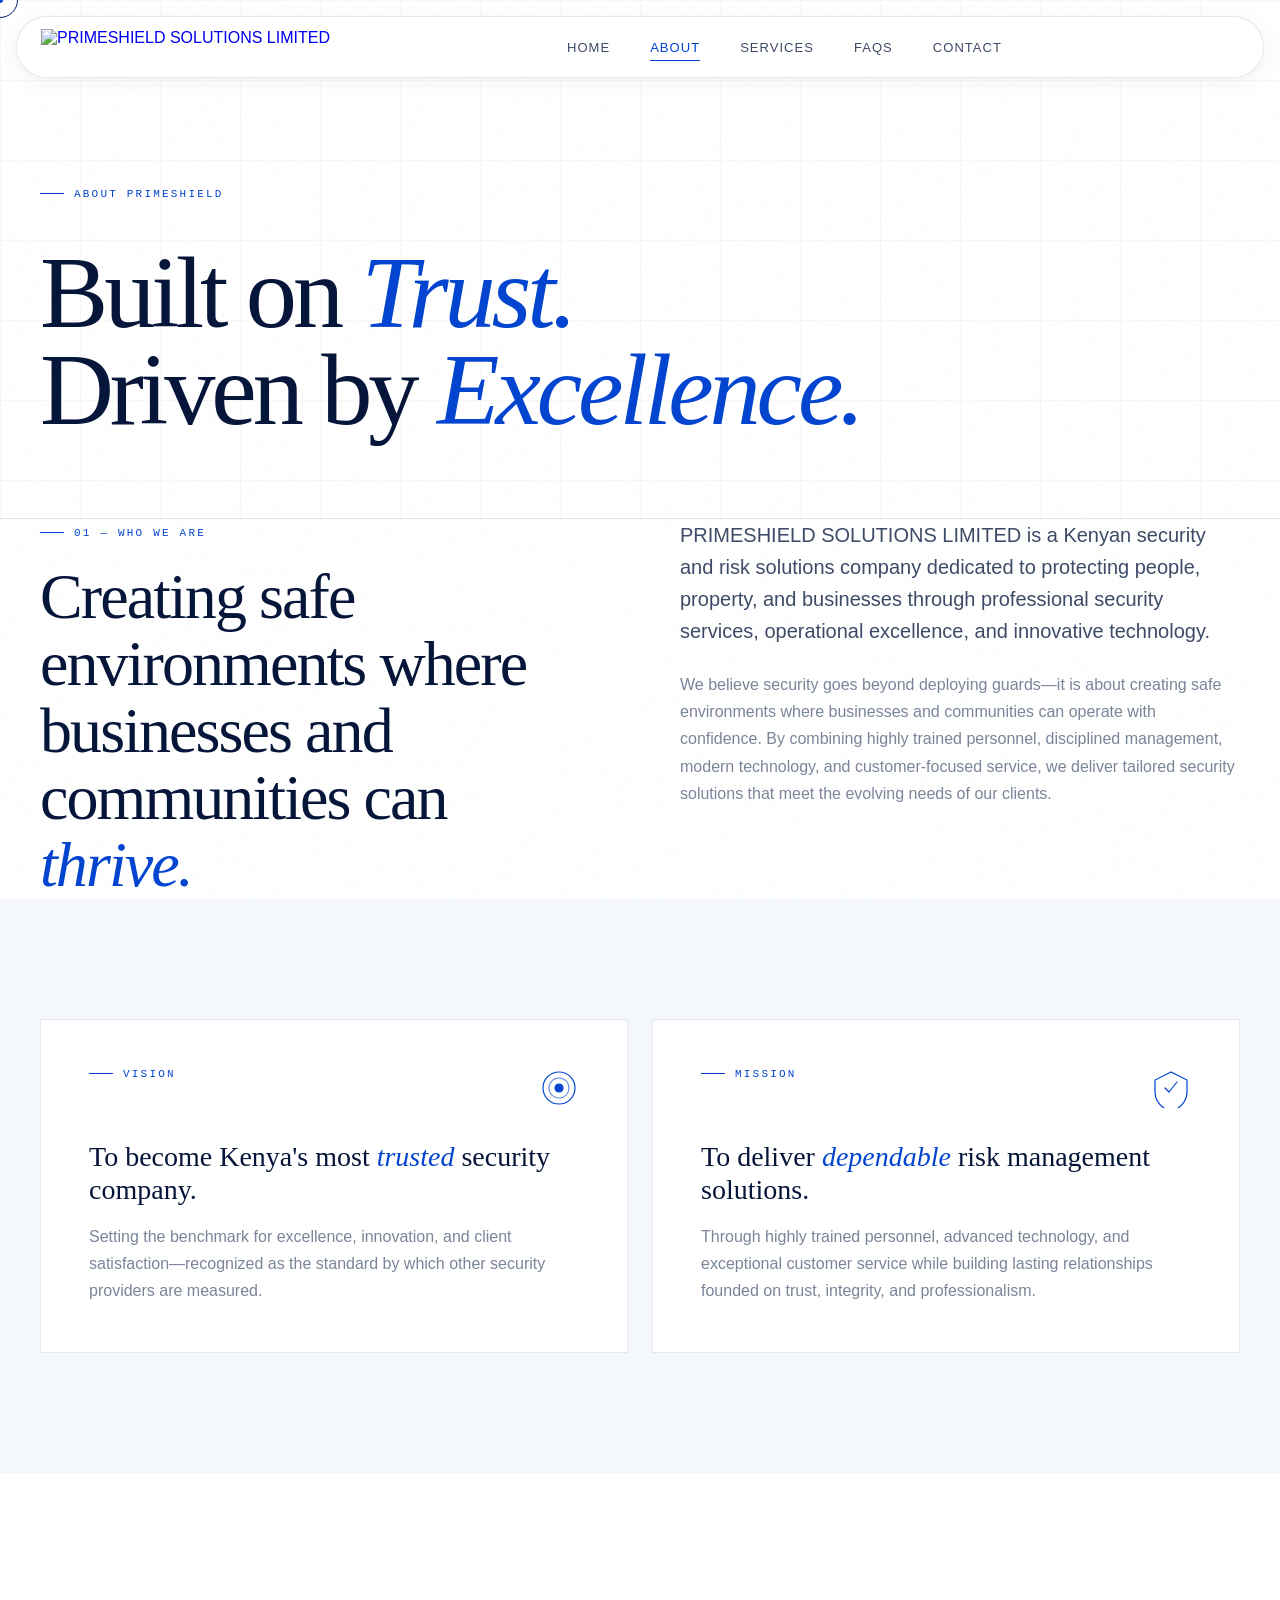
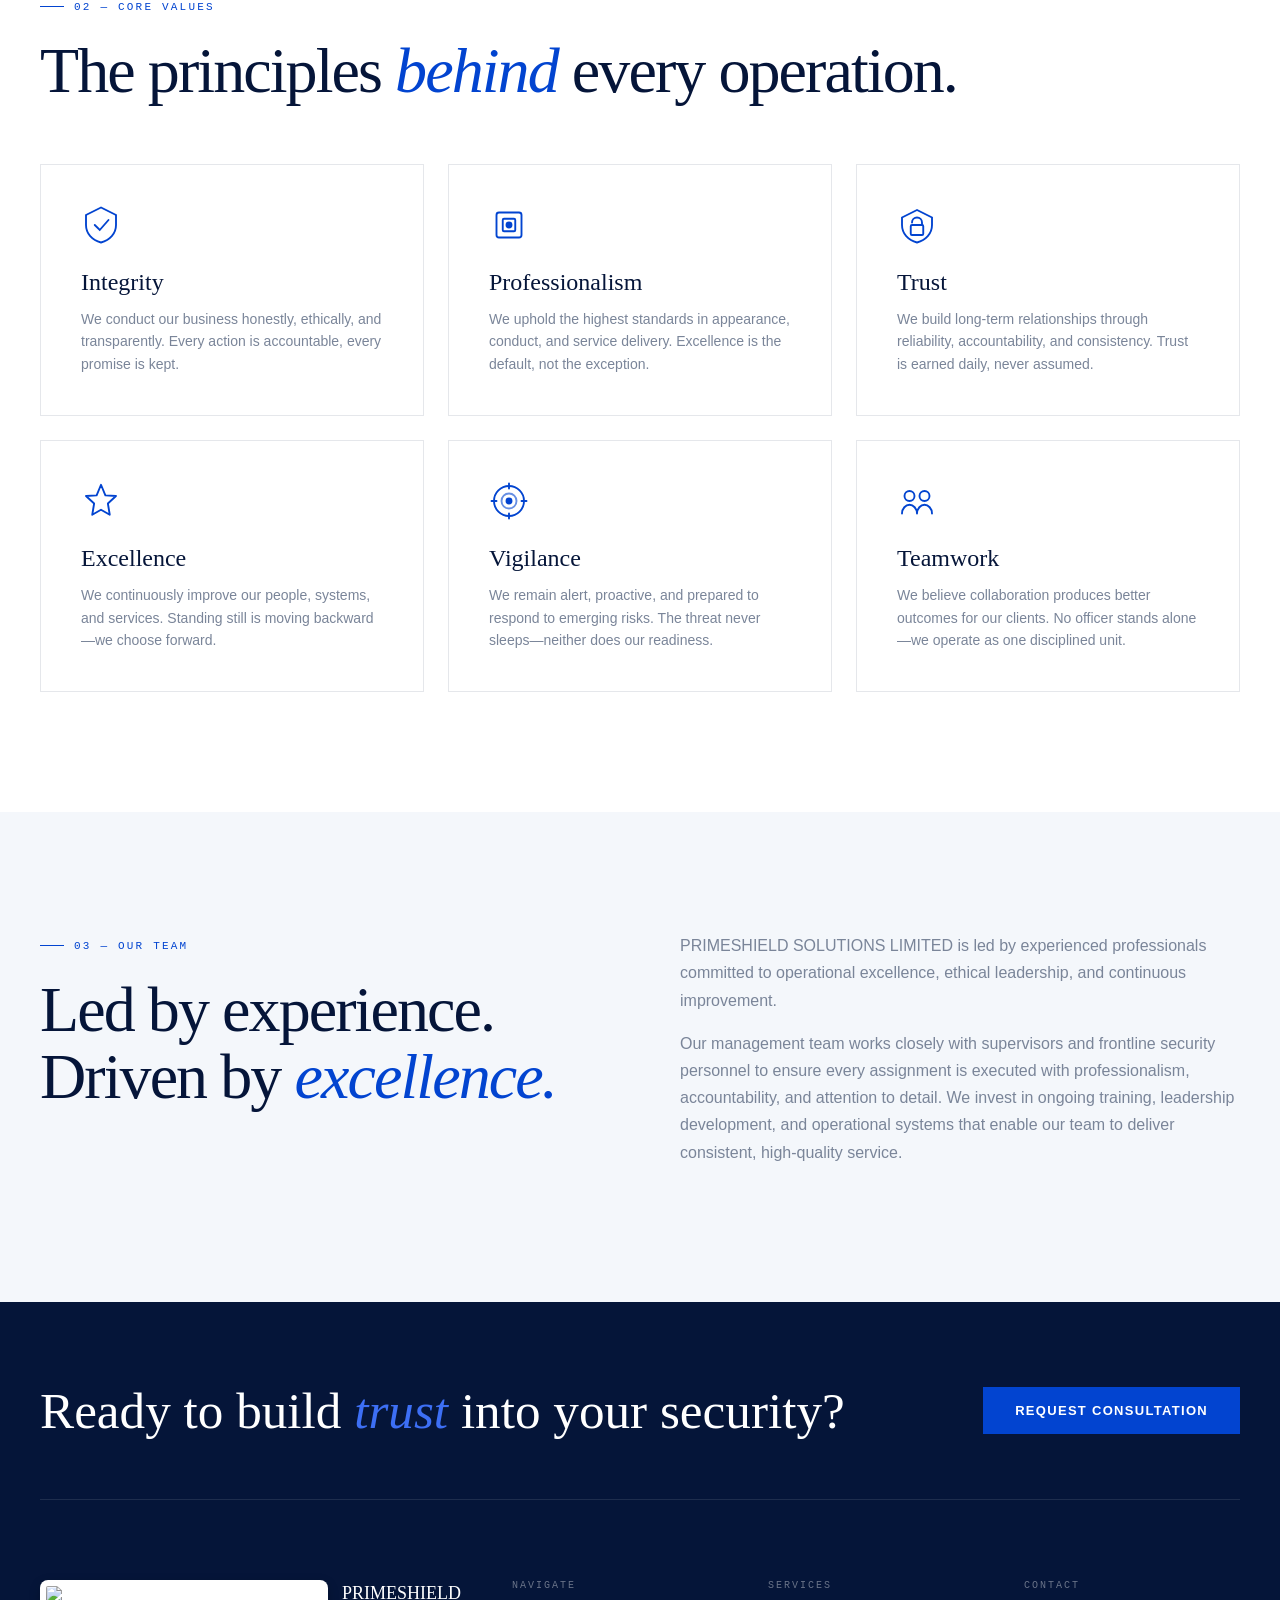
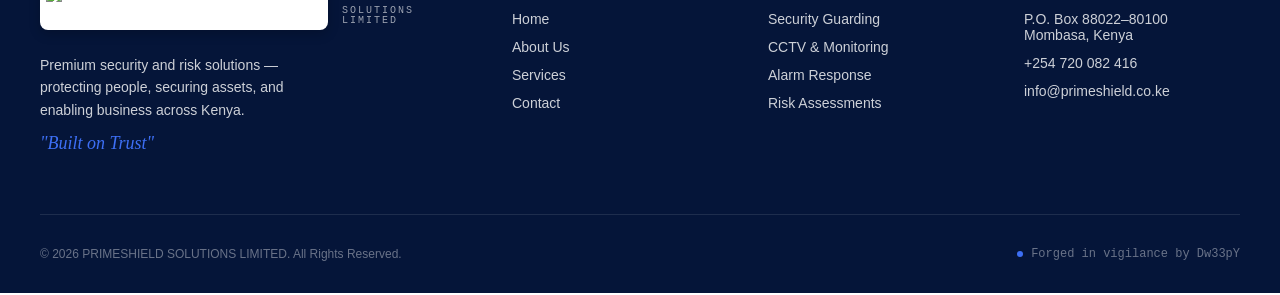
==== commit 71617be2: "minor updated and added FAQs page" ====
--- a/about.html
+++ b/about.html
@@ -21,6 +21,15 @@
       <img src="https://z-cdn-media.chatglm.cn/files/06e0e7bf-a213-4d14-9efb-56c130f2bfb4.png?auth_key=1884983479-96b729a5f4124292a4d1c5295feee06a-0-da30d6bf9c4e0627a43f93f50527bebc" alt="PRIMESHIELD SOLUTIONS LIMITED" class="nav-logo-img">
     </a>
     
+    <div class="nav-links">
+      <a href="index.html" class="nav-link">Home</a>
+      <!-- CHANGE 'active' CLASS TO THE CURRENT PAGE -->
+      <a href="about.html" class="nav-link active">About</a>
+      <a href="services.html" class="nav-link">Services</a>
+      <a href="faqs.html" class="nav-link">FAQs</a>
+      <a href="contact.html" class="nav-link">Contact</a>
+    </div>
+    
     <div class="nav-actions">
       <button id="menuToggle" class="menu-toggle" aria-label="Open menu">
         <svg width="24" height="24" viewBox="0 0 24 24" fill="none">
@@ -35,14 +44,15 @@
 <div class="mobile-menu" id="mobileMenu">
   <button id="menuClose" class="menu-close" aria-label="Close menu">
     <svg width="24" height="24" viewBox="0 0 24 24" fill="none">
-      <path d="M6 6l12 12M18 6L6 18" stroke="#051539" stroke-width="1.5" stroke-linecap="round"/>
+      <path d="M6 6l12 12M18 6L6 18" stroke="#051539" stroke-width="1.5" stroke-linecap="round" />
     </svg>
   </button>
   <div class="mobile-menu-content">
     <a href="index.html" class="mobile-link"><span class="num">01</span>Home</a>
     <a href="about.html" class="mobile-link"><span class="num">02</span>About</a>
     <a href="services.html" class="mobile-link"><span class="num">03</span>Services</a>
-    <a href="contact.html" class="mobile-link"><span class="num">04</span>Contact</a>
+    <a href="faqs.html" class="mobile-link"><span class="num">04</span>FAQs</a>
+    <a href="contact.html" class="mobile-link"><span class="num">05</span>Contact</a>
   </div>
 </div>
 
--- a/styles.css
+++ b/styles.css
@@ -467,4 +467,42 @@
 /* Reduce Motion */
 @media (prefers-reduced-motion: reduce) {
   *, *::before, *::after { animation-duration: 0.01ms !important; animation-iteration-count: 1 !important; transition-duration: 0.01ms !important; }
-}+}
+
+/* ============================================================
+   FAQ ACCORDION STYLES
+   ============================================================ */
+.faq-section { padding: 120px 0; background: var(--bg-alt); }
+.faq-list { max-width: 800px; margin: 0 auto; }
+.faq-item { border-bottom: 1px solid var(--border); overflow: hidden; transition: background 0.3s; }
+.faq-item:hover { background: rgba(255, 255, 255, 0.5); }
+
+.faq-header { 
+  display: flex; justify-content: space-between; align-items: center; 
+  padding: 24px 16px; cursor: pointer; user-select: none; 
+}
+.faq-header span { 
+  font-family: 'Fraunces', serif; font-size: 20px; font-weight: 400; 
+  color: var(--navy); transition: color 0.3s; 
+}
+.faq-icon { 
+  width: 32px; height: 32px; background: rgba(2, 68, 208, 0.08); 
+  border-radius: 50%; display: flex; align-items: center; justify-content: center; 
+  flex-shrink: 0; transition: background 0.3s; 
+}
+.faq-icon svg { transition: transform 0.3s; }
+
+.faq-content { 
+  max-height: 0; overflow: hidden; 
+  transition: max-height 0.4s cubic-bezier(0.4, 0, 0.2, 1); 
+}
+.faq-content-inner { 
+  padding: 0 16px 24px 16px; color: var(--text-dim); 
+  line-height: 1.7; font-size: 15px; 
+}
+
+/* Open State */
+.faq-item.open .faq-icon { background: var(--royal); }
+.faq-item.open .faq-icon svg path { stroke: #ffffff; transition: stroke 0.3s; }
+.faq-item.open .faq-icon svg .faq-plus-v { opacity: 0; transition: opacity 0.3s; } /* Hides vertical line to make minus sign */
+.faq-item.open .faq-header span { color: var(--royal); }
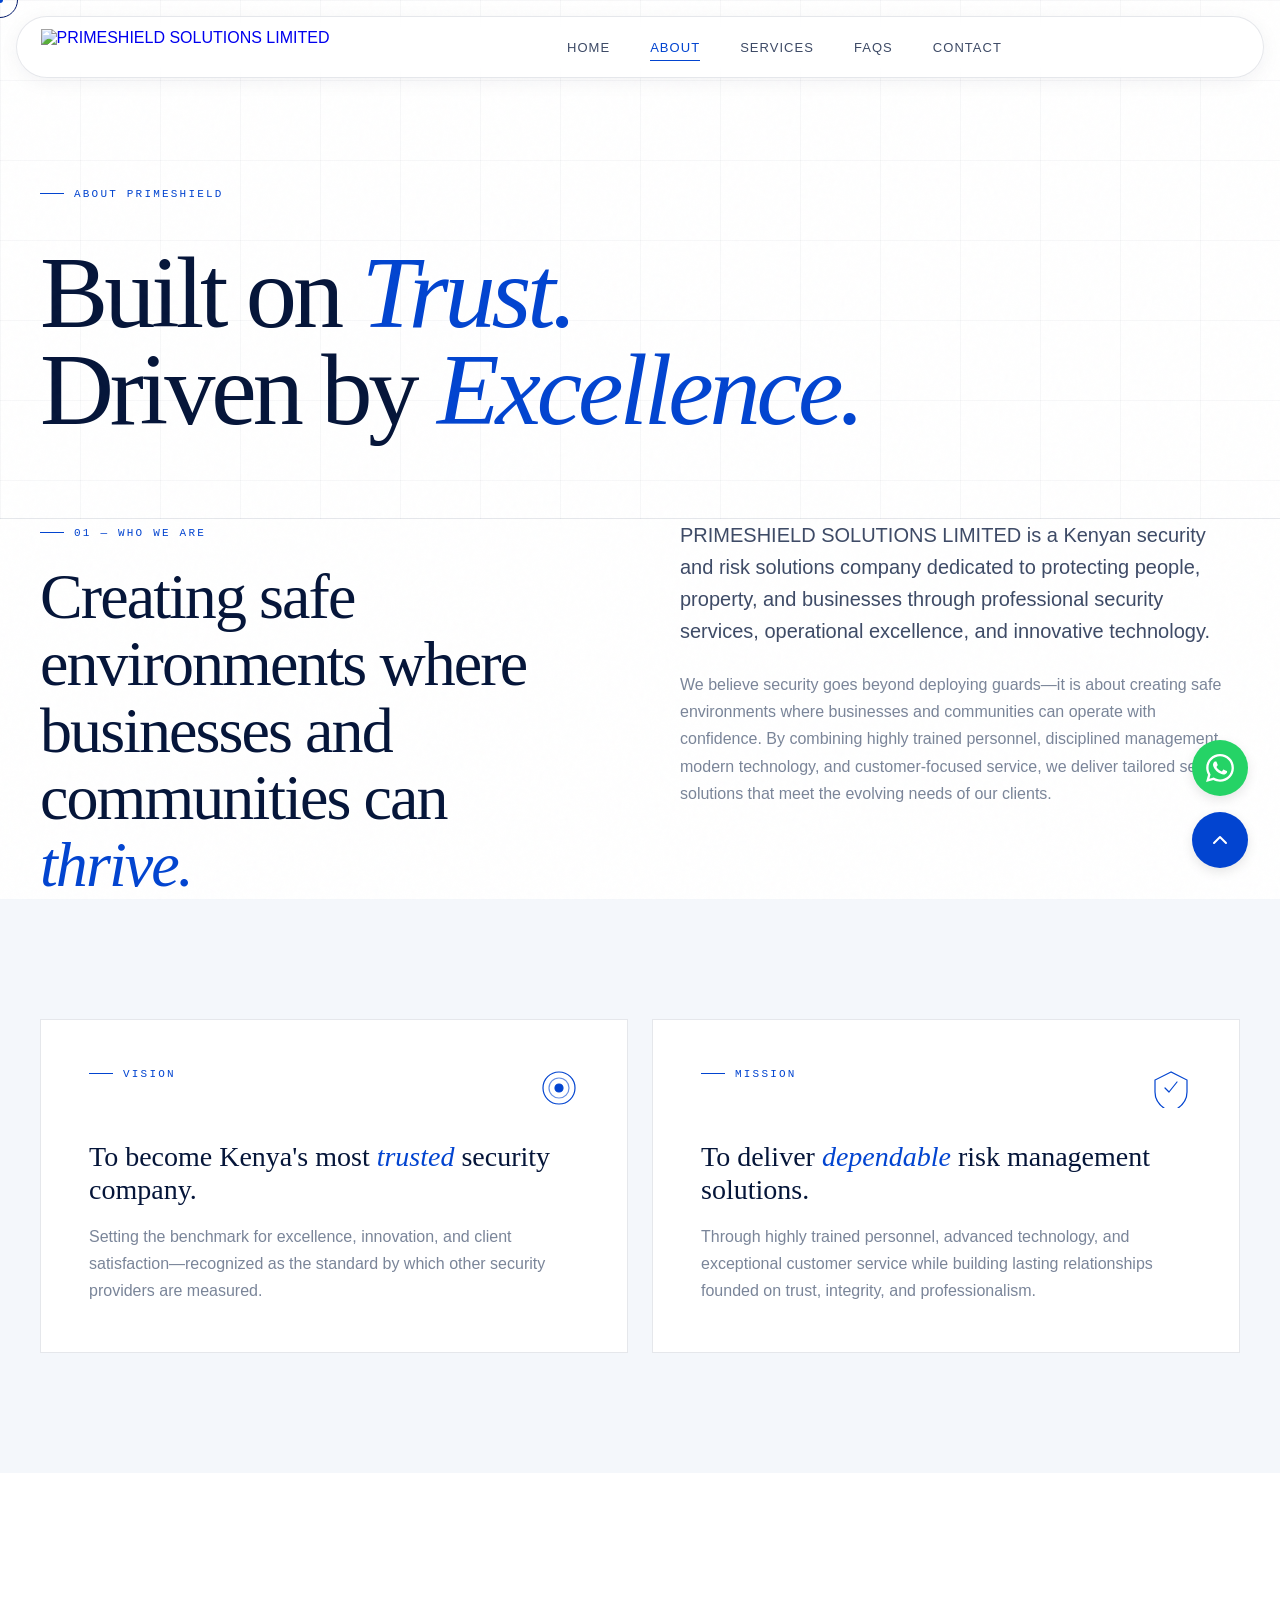
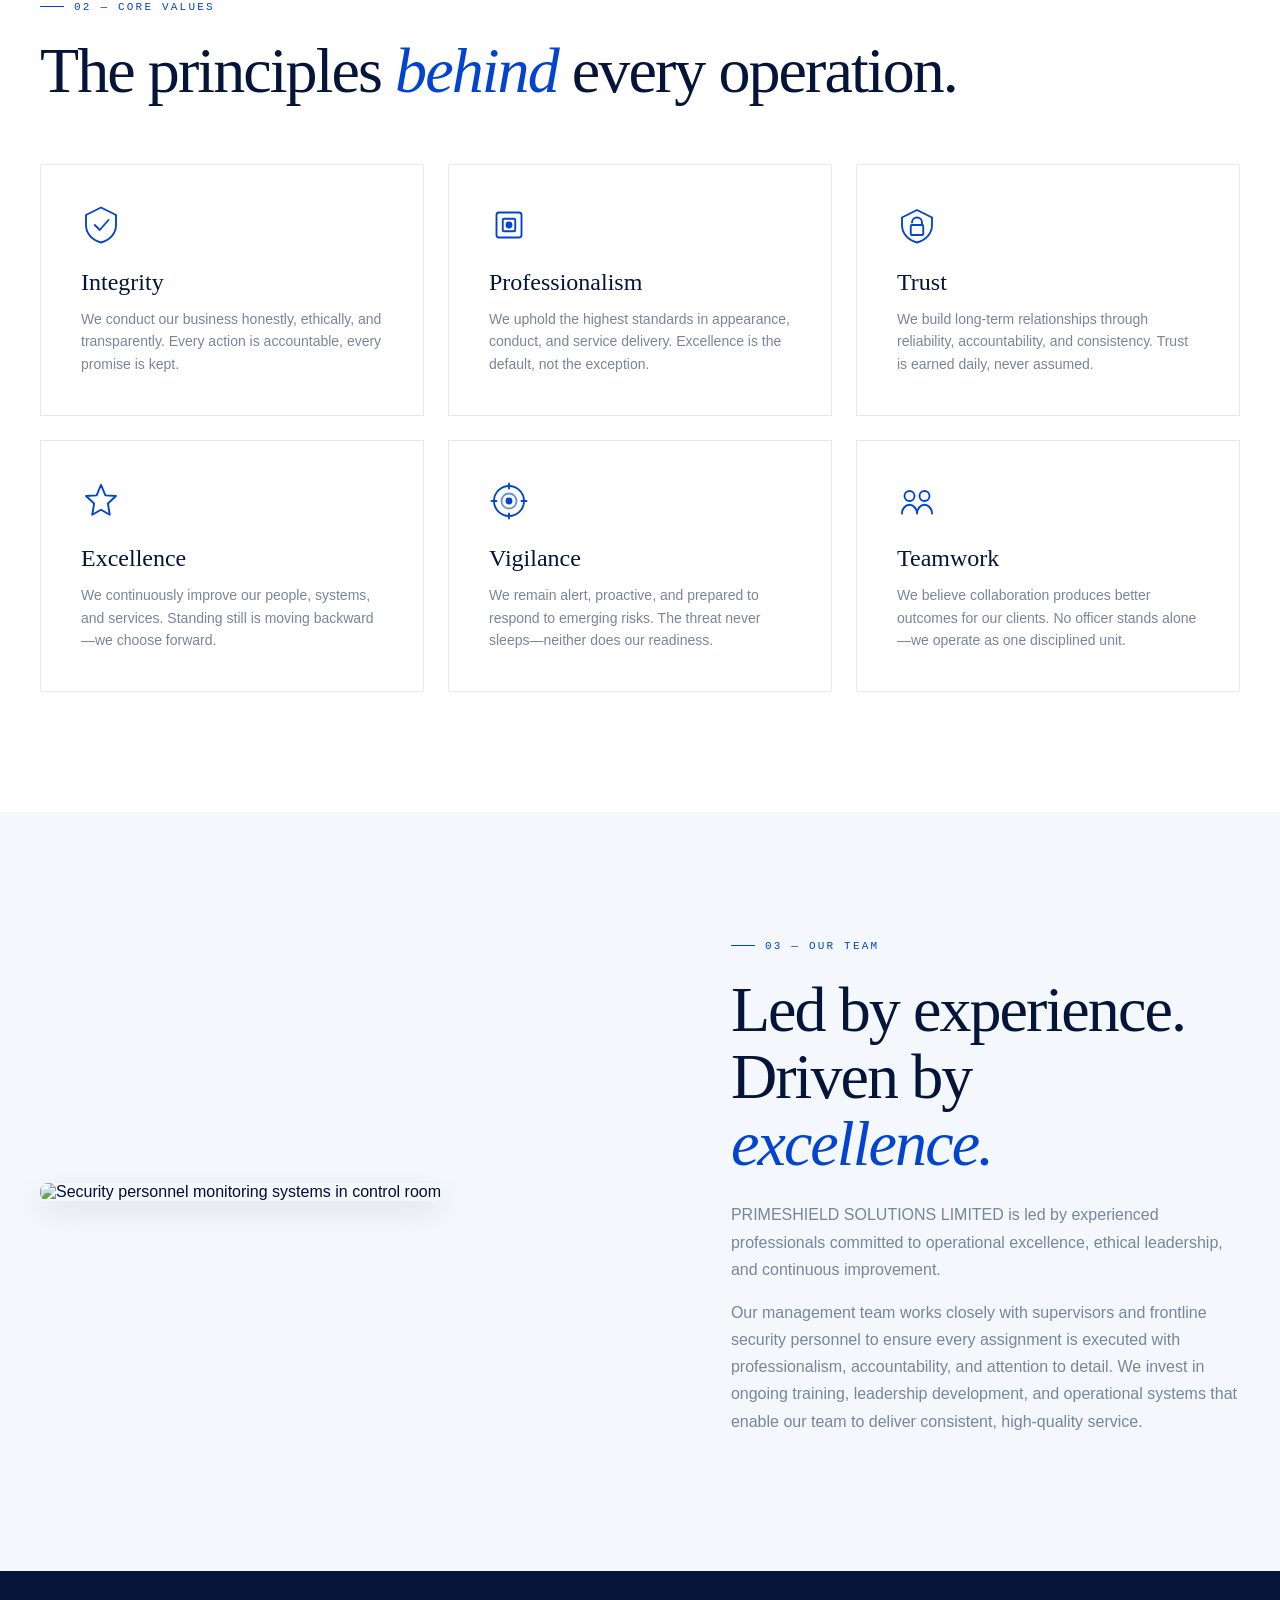
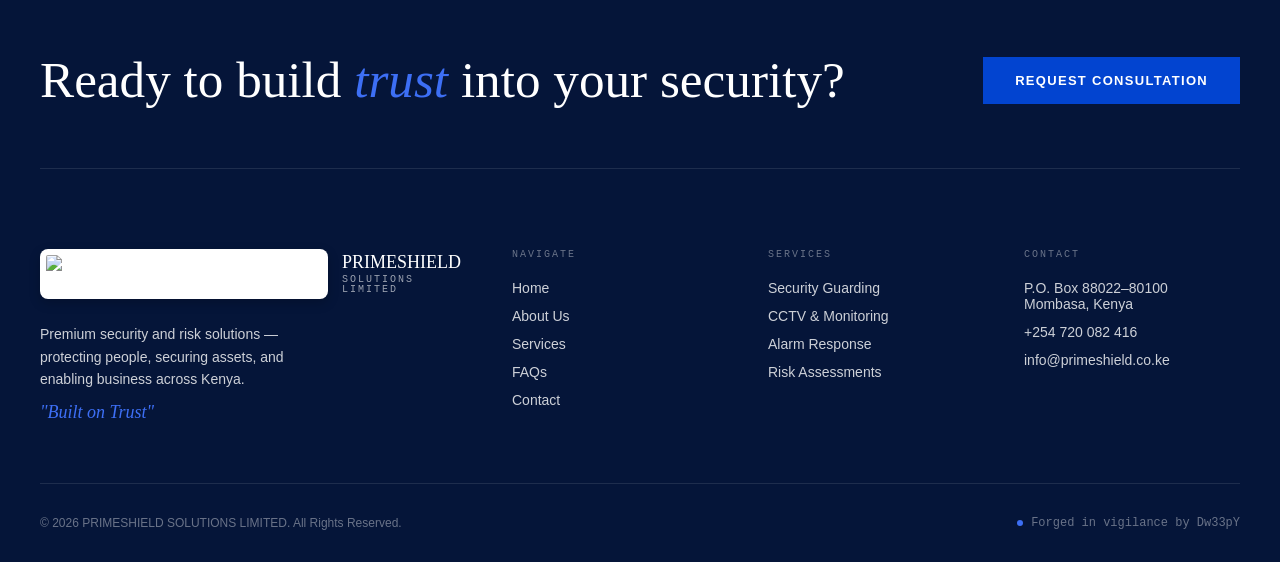
==== commit 428f02c5: "update" ====
--- a/about.html
+++ b/about.html
@@ -2,9 +2,23 @@
 <html lang="en">
 <head>
 <meta charset="UTF-8" />
-<meta name="viewport" content="width=device-width, initial-scale=1.0" />
+<meta name="viewport" content="width=device-width, initial-scale=1.0, maximum-scale=5.0" />
 <title>About Us — PRIMESHIELD SOLUTIONS LIMITED</title>
 <meta name="description" content="PRIMESHIELD SOLUTIONS LIMITED is dedicated to protecting people, property, and businesses through professional security services, operational excellence, and innovative technology." />
+<!-- Favicon -->
+<link rel="icon" type="image/jpeg" href="https://z-cdn-media.chatglm.cn/files/4d3227b3-9ad8-48a9-9885-2c7c50b06bab.jpg?auth_key=1885322966-dc9cd47e370d49a79ee0f4f8f7e1ad4b-0-d2d73f88b18867a713cd3b4ae3629c1a">
+<!-- Open Graph / Facebook / WhatsApp -->
+<meta property="og:type" content="website" />
+<meta property="og:title" content="PRIMESHIELD SOLUTIONS LIMITED — Built on Trust" />
+<meta property="og:description" content="Premium Security & Risk Solutions in Kenya. Protecting People. Securing Assets. Enabling Business." />
+<meta property="og:image" content="https://z-cdn-media.chatglm.cn/files/4d3227b3-9ad8-48a9-9885-2c7c50b06bab.jpg?auth_key=1885322966-dc9cd47e370d49a79ee0f4f8f7e1ad4b-0-d2d73f88b18867a713cd3b4ae3629c1a" />
+<meta property="og:url" content="https://www.primeshield.co.ke" />
+<meta property="og:site_name" content="PRIMESHIELD SOLUTIONS LIMITED" />
+<!-- Twitter -->
+<meta name="twitter:card" content="summary_large_image" />
+<meta name="twitter:title" content="PRIMESHIELD SOLUTIONS LIMITED — Built on Trust" />
+<meta name="twitter:description" content="Premium Security & Risk Solutions in Kenya." />
+<meta name="twitter:image" content="https://z-cdn-media.chatglm.cn/files/4d3227b3-9ad8-48a9-9885-2c7c50b06bab.jpg?auth_key=1885322966-dc9cd47e370d49a79ee0f4f8f7e1ad4b-0-d2d73f88b18867a713cd3b4ae3629c1a" />
 <link rel="stylesheet" href="styles.css" />
 </head>
 <body>
@@ -23,7 +37,6 @@
     
     <div class="nav-links">
       <a href="index.html" class="nav-link">Home</a>
-      <!-- CHANGE 'active' CLASS TO THE CURRENT PAGE -->
       <a href="about.html" class="nav-link active">About</a>
       <a href="services.html" class="nav-link">Services</a>
       <a href="faqs.html" class="nav-link">FAQs</a>
@@ -44,7 +57,7 @@
 <div class="mobile-menu" id="mobileMenu">
   <button id="menuClose" class="menu-close" aria-label="Close menu">
     <svg width="24" height="24" viewBox="0 0 24 24" fill="none">
-      <path d="M6 6l12 12M18 6L6 18" stroke="#051539" stroke-width="1.5" stroke-linecap="round" />
+      <path d="M6 6l12 12M18 6L6 18" stroke="#051539" stroke-width="1.5" stroke-linecap="round"/>
     </svg>
   </button>
   <div class="mobile-menu-content">
@@ -205,16 +218,17 @@
 <!-- TEAM -->
 <section class="team-section">
   <div class="container">
-    <div class="snapshot-grid">
-      <div class="snapshot-left reveal">
+    <div class="trust-grid reveal">
+      <div class="trust-visual">
+        <img src="https://z-cdn-media.chatglm.cn/files/9f90d58c-6f31-47da-9c69-1da4ae779ccc.jpg?auth_key=1885339254-548dcb873c0f4658a049b92d6138676f-0-0ffa2513d2d8eac0ea489b99597bfc31" alt="Security personnel monitoring systems in control room" class="trust-img">
+      </div>
+      <div class="trust-content">
         <div class="section-label">03 — Our Team</div>
         <h2 class="section-title">Led by experience.<br>Driven by <em>excellence.</em></h2>
-      </div>
-      <div class="snapshot-right reveal">
-        <p class="body-text">
+        <p class="body-text" style="margin-top: 24px; max-width: 600px;">
           PRIMESHIELD SOLUTIONS LIMITED is led by experienced professionals committed to operational excellence, ethical leadership, and continuous improvement.
         </p>
-        <p class="body-text">
+        <p class="body-text" style="max-width: 600px;">
           Our management team works closely with supervisors and frontline security personnel to ensure every assignment is executed with professionalism, accountability, and attention to detail. We invest in ongoing training, leadership development, and operational systems that enable our team to deliver consistent, high-quality service.
         </p>
       </div>
@@ -248,6 +262,7 @@
         <a href="index.html">Home</a>
         <a href="about.html">About Us</a>
         <a href="services.html">Services</a>
+        <a href="faqs.html">FAQs</a>
         <a href="contact.html">Contact</a>
       </div>
       
--- a/styles.css
+++ b/styles.css
@@ -1,6 +1,6 @@
 /* ============================================================
    PRIMESHIELD SOLUTIONS — CSS ARCHITECTURE (WHITE THEME)
-   1. Variables & Resets
+   1. Variables & Cross-Browser Resets
    2. Typography & Base Elements
    3. Utilities & Helpers (Cursor, Loader, Grid)
    4. Navigation & Mobile Menu
@@ -32,17 +32,34 @@
   --border-strong: rgba(2, 68, 208, 0.3);
 }
 
-* { box-sizing: border-box; -webkit-font-smoothing: antialiased; -moz-osx-font-smoothing: grayscale; margin: 0; padding: 0; }
-html { scroll-behavior: smooth; }
+/* Universal Cross-Browser Reset */
+*, *::before, *::after { 
+  box-sizing: border-box; 
+  -webkit-font-smoothing: antialiased; 
+  -moz-osx-font-smoothing: grayscale; 
+  margin: 0; 
+  padding: 0; 
+}
+
+html { 
+  scroll-behavior: smooth; 
+  -webkit-text-size-adjust: 100%; 
+  text-size-adjust: 100%;
+}
+
 body {
   background: var(--bg-main);
   color: var(--text-main);
   font-family: 'Inter', sans-serif;
   overflow-x: hidden;
   cursor: none;
+  text-rendering: optimizeLegibility;
 }
 body.no-scroll { overflow: hidden; }
-@media (max-width: 768px) { body { cursor: auto; } }
+@media (max-width: 768px) { 
+  body { cursor: auto; } 
+  html, body { overscroll-behavior: none; } 
+}
 
 /* 2. TYPOGRAPHY */
 @import url('https://fonts.googleapis.com/css2?family=Fraunces:ital,opsz,wght@0,9..144,300;0,9..144,400;0,9..144,500;0,9..144,600;1,9..144,300;1,9..144,400&family=Inter:wght@300;400;500;600&family=JetBrains+Mono:wght@400;500&display=swap');
@@ -141,9 +158,10 @@
   background: rgba(255, 255, 255, 0.8); backdrop-filter: blur(20px) saturate(180%);
   -webkit-backdrop-filter: blur(20px) saturate(180%); border: 1px solid var(--border);
   border-radius: 100px; padding: 12px 24px; display: flex; align-items: center; justify-content: space-between;
+  flex-wrap: wrap; 
   box-shadow: 0 4px 20px rgba(5, 21, 57, 0.05);
 }
-.logo { display: flex; align-items: center; gap: 12px; text-decoration: none; }
+.logo { display: flex; align-items: center; gap: 12px; text-decoration: none; flex-shrink: 0; }
 .nav-logo-img { height: 36px; width: auto; }
 
 .nav-links { display: flex; gap: 40px; }
@@ -183,7 +201,7 @@
 
 /* 5. BUTTONS & FORMS */
 .btn-primary {
-  position: relative; display: inline-flex; align-items: center; gap: 12px;
+  position: relative; display: inline-flex; align-items: center; gap: 12px; flex-shrink: 0;
   padding: 16px 32px; background: var(--royal); color: #ffffff;
   font-weight: 600; font-size: 13px; letter-spacing: 0.1em; text-transform: uppercase;
   text-decoration: none; overflow: hidden; transition: transform 0.3s; border: none; cursor: pointer;
@@ -193,7 +211,7 @@
 .btn-primary span, .btn-primary svg { position: relative; z-index: 2; }
 
 .btn-ghost {
-  display: inline-flex; align-items: center; gap: 12px; padding: 16px 32px;
+  display: inline-flex; align-items: center; gap: 12px; padding: 16px 32px; flex-shrink: 0;
   border: 1px solid var(--border-strong); color: var(--navy);
   font-weight: 500; font-size: 13px; letter-spacing: 0.1em; text-transform: uppercase;
   text-decoration: none; background: transparent; transition: all 0.3s; cursor: pointer;
@@ -211,6 +229,9 @@
   width: 100%; padding: 18px 0 12px; background: transparent; border: none;
   border-bottom: 1px solid var(--border-strong); color: var(--navy);
   font-family: 'Inter', sans-serif; font-size: 15px; outline: none; transition: border-color 0.3s;
+  -webkit-appearance: none; 
+  appearance: none;
+  border-radius: 0; 
 }
 .form-field label {
   position: absolute; left: 0; top: 18px; font-size: 14px; color: var(--text-muted);
@@ -261,7 +282,13 @@
 
 /* 6. PAGE LAYOUTS */
 /* Hero */
-.hero-section { position: relative; min-height: 100vh; display: flex; align-items: center; padding-top: 120px; padding-bottom: 60px; overflow: hidden; }
+.hero-section { 
+  position: relative; 
+  min-height: 100vh; 
+  min-height: 100svh; 
+  min-height: 100dvh; 
+  display: flex; align-items: center; padding-top: 120px; padding-bottom: 60px; overflow: hidden; 
+}
 .hero-glow { position: absolute; top: 20%; left: 50%; transform: translateX(-50%); width: 80%; height: 60%; background: radial-gradient(circle, rgba(2, 68, 208, 0.08), transparent 60%); pointer-events: none; }
 .hero-container { width: 100%; }
 .hero-meta { display: flex; justify-content: space-between; margin-bottom: 60px; }
@@ -282,17 +309,11 @@
 /* Shield Visual */
 .shield-visual { position: relative; width: 100%; aspect-ratio: 1; max-width: 450px; margin: 0 auto; display: flex; align-items: center; justify-content: center; }
 .hero-logo-img { 
-  width: 68%; 
-  height: auto; 
-  z-index: 2; 
-  position: relative; 
+  width: 68%; height: auto; z-index: 2; position: relative; 
   animation: float 6s ease-in-out infinite;
   filter: drop-shadow(0 20px 40px rgba(2, 68, 208, 0.15));
 }
-@keyframes float {
-  0%, 100% { transform: translateY(0); }
-  50% { transform: translateY(-15px); }
-}
+@keyframes float { 0%, 100% { transform: translateY(0); } 50% { transform: translateY(-15px); } }
 
 /* Scanning Effects */
 .scan-ring { position: absolute; inset: 15%; border: 1px solid var(--royal-dim); border-radius: 50%; opacity: 0; }
@@ -302,11 +323,16 @@
 .scan-line { position: absolute; left: 20%; right: 20%; height: 1px; background: var(--royal); top: 50%; animation: scan 4s ease-in-out infinite; box-shadow: 0 0 12px var(--royal); z-index: 3; mix-blend-mode: multiply; }
 @keyframes scan { 0%, 100% { top: 20%; opacity: 0; } 50% { top: 80%; opacity: 1; } }
 
-/* Stats */
-.hero-stats { display: grid; grid-template-columns: repeat(2, 1fr); gap: 24px; margin-top: 80px; padding-top: 40px; border-top: 1px solid var(--border); }
+/* Stats - Changed to Dark Navy to break up white */
+.hero-stats { 
+  display: grid; grid-template-columns: repeat(2, 1fr); gap: 24px; 
+  margin-top: 80px; padding: 60px 40px; 
+  background: var(--navy); border-radius: 16px; 
+  box-shadow: 0 20px 50px rgba(5, 21, 57, 0.15);
+}
 @media (min-width: 768px) { .hero-stats { grid-template-columns: repeat(4, 1fr); } }
-.stat-num { font-family: 'Fraunces', serif; font-weight: 300; font-size: clamp(3rem, 6vw, 4.5rem); color: var(--royal); }
-.stat-label { font-family: 'JetBrains Mono', monospace; font-size: 10px; color: var(--text-muted); letter-spacing: 0.15em; text-transform: uppercase; margin-top: 8px; }
+.stat-num { font-family: 'Fraunces', serif; font-weight: 300; font-size: clamp(3rem, 6vw, 4.5rem); color: var(--royal-light); }
+.stat-label { font-family: 'JetBrains Mono', monospace; font-size: 10px; color: rgba(255,255,255,0.6); letter-spacing: 0.15em; text-transform: uppercase; margin-top: 8px; }
 
 /* Snapshot / Intro Section */
 .snapshot-section { padding: 120px 0; }
@@ -334,7 +360,7 @@
 .trust-teaser { padding: 120px 0; }
 .trust-grid { display: grid; grid-template-columns: 1fr; gap: 40px; align-items: center; }
 @media (min-width: 1024px) { .trust-grid { grid-template-columns: 1.2fr 1fr; gap: 80px; } }
-.trust-img { width: 100%; height: 500px; object-fit: cover; filter: grayscale(0.1) contrast(1.05); }
+.trust-img { width: 100%; height: 500px; object-fit: cover; filter: grayscale(0.1) contrast(1.05); border-radius: 8px; box-shadow: 0 10px 30px rgba(5, 21, 57, 0.1); }
 
 /* Generic Page Header */
 .page-header { padding: 180px 0 80px; border-bottom: 1px solid var(--border); position: relative; }
@@ -368,7 +394,7 @@
 
 /* Services List (Services Page) */
 .services-list { padding: 120px 0; }
-.service-row { display: grid; grid-template-columns: 80px 1fr; gap: 40px; padding: 60px 0; }
+.service-row { display: grid; grid-template-columns: 80px 1fr 1fr; gap: 40px; padding: 60px 0; align-items: center; }
 @media (max-width: 768px) { .service-row { grid-template-columns: 1fr; gap: 20px; } }
 .service-row-num { font-family: 'Fraunces', serif; font-size: 48px; font-weight: 300; color: var(--border-strong); }
 .service-row-icon { width: 56px; height: 56px; margin-bottom: 24px; }
@@ -377,6 +403,7 @@
 .service-row-desc { font-size: 1.1rem; color: var(--text-dim); margin-bottom: 32px; max-width: 700px; }
 .service-tags { display: flex; flex-wrap: wrap; gap: 12px; }
 .tag { padding: 8px 16px; border: 1px solid var(--border-strong); font-family: 'JetBrains Mono', monospace; font-size: 11px; color: var(--text-dim); text-transform: uppercase; letter-spacing: 0.1em; background: #fff; }
+.service-row-img { width: 100%; height: 300px; object-fit: cover; border-radius: 8px; box-shadow: 0 10px 30px rgba(5, 21, 57, 0.1); background-size: cover; background-position: center; }
 .divider { height: 1px; background: var(--border); }
 
 /* Sectors Grid (Services Page) */
@@ -402,6 +429,9 @@
 .info-text a { color: var(--navy); text-decoration: none; transition: color 0.3s; }
 .info-text a:hover { color: var(--royal); }
 
+.contact-info-img-wrap { margin: 40px 0; border-radius: 8px; overflow: hidden; box-shadow: 0 10px 30px rgba(5, 21, 57, 0.1); }
+.contact-info-img { width: 100%; height: 100%; max-height: 300px; object-fit: cover; display: block; }
+
 .trust-badge { padding: 24px; border: 1px solid var(--royal); background: rgba(2, 68, 208, 0.03); }
 .badge-header { display: flex; align-items: center; gap: 8px; margin-bottom: 12px; }
 .badge-title { font-family: 'JetBrains Mono', monospace; font-size: 10px; color: var(--royal); letter-spacing: 0.2em; text-transform: uppercase; }
@@ -425,12 +455,7 @@
 /* Updated Footer Logo Styles for JPG */
 .footer-logo { display: flex; align-items: center; gap: 14px; margin-bottom: 24px; text-decoration: none; }
 .footer-logo-img { 
-  height: 50px; 
-  width: auto; 
-  background: #ffffff; 
-  padding: 6px; 
-  border-radius: 8px; 
-  box-shadow: 0 4px 12px rgba(0,0,0,0.2); 
+  height: 50px; width: auto; background: #ffffff; padding: 6px; border-radius: 8px; box-shadow: 0 4px 12px rgba(0,0,0,0.2); 
 }
 .footer-logo .logo-text { display: flex; flex-direction: column; line-height: 1; }
 .footer-logo .logo-name { font-family: 'Fraunces', serif; font-size: 18px; color: #fff; font-weight: 500; }
@@ -504,5 +529,75 @@
 /* Open State */
 .faq-item.open .faq-icon { background: var(--royal); }
 .faq-item.open .faq-icon svg path { stroke: #ffffff; transition: stroke 0.3s; }
-.faq-item.open .faq-icon svg .faq-plus-v { opacity: 0; transition: opacity 0.3s; } /* Hides vertical line to make minus sign */
-.faq-item.open .faq-header span { color: var(--royal); }+.faq-item.open .faq-icon svg .faq-plus-v { opacity: 0; transition: opacity 0.3s; } 
+.faq-item.open .faq-header span { color: var(--royal); }
+
+/* ============================================================
+   CLIENTS CAROUSEL (Touch & Drag Enabled)
+   ============================================================ */
+.clients-carousel-section { 
+  padding: 100px 0; 
+  background: var(--bg-alt); 
+  overflow: hidden; 
+}
+
+.carousel-wrapper { 
+  width: 100%; 
+  overflow-x: scroll; 
+  overflow-y: hidden;
+  -webkit-overflow-scrolling: touch; 
+  cursor: grab; 
+  scrollbar-width: none; 
+  -ms-overflow-style: none; 
+}
+.carousel-wrapper::-webkit-scrollbar { 
+  display: none; 
+}
+.carousel-wrapper:active { 
+  cursor: grabbing; 
+}
+
+.carousel-track { 
+  display: flex; 
+  gap: 50px; 
+  width: max-content; 
+  padding: 0 50px;
+}
+
+.carousel-slide { 
+  display: flex; 
+  align-items: center; 
+  justify-content: center; 
+  height: 100px; 
+}
+
+.carousel-slide img { 
+  height: 85px; 
+  width: auto; 
+  pointer-events: none; 
+  user-select: none;
+  transition: transform 0.4s ease;
+}
+
+.carousel-slide:hover img { 
+  transform: scale(1.08); 
+}
+
+/* Responsive adjustments */
+@media (max-width: 768px) {
+  .carousel-track { gap: 20px; padding: 0 30px; } 
+  .carousel-slide { height: 80px; }
+  .carousel-slide img { height: 72px; } 
+}
+
+/* ============================================================
+   FLOATING BUTTONS (WhatsApp & Back to Top)
+   ============================================================ */
+.floating-buttons { position: fixed; bottom: 32px; right: 32px; z-index: 9000; display: flex; flex-direction: column; gap: 16px; }
+.float-btn { width: 56px; height: 56px; border-radius: 50%; display: flex; align-items: center; justify-content: center; cursor: pointer; box-shadow: 0 4px 12px rgba(0,0,0,0.1); transition: all 0.3s; text-decoration: none; }
+.whatsapp-btn { background: #25D366; }
+.whatsapp-btn:hover { background: #1da851; transform: scale(1.05); }
+.back-to-top { background: var(--royal); border: none; opacity: 0; visibility: hidden; transform: translateY(20px); }
+.back-to-top svg { color: #fff; }
+.back-to-top.visible { opacity: 1; visibility: visible; transform: translateY(0); }
+.back-to-top:hover { background: var(--royal-light); }
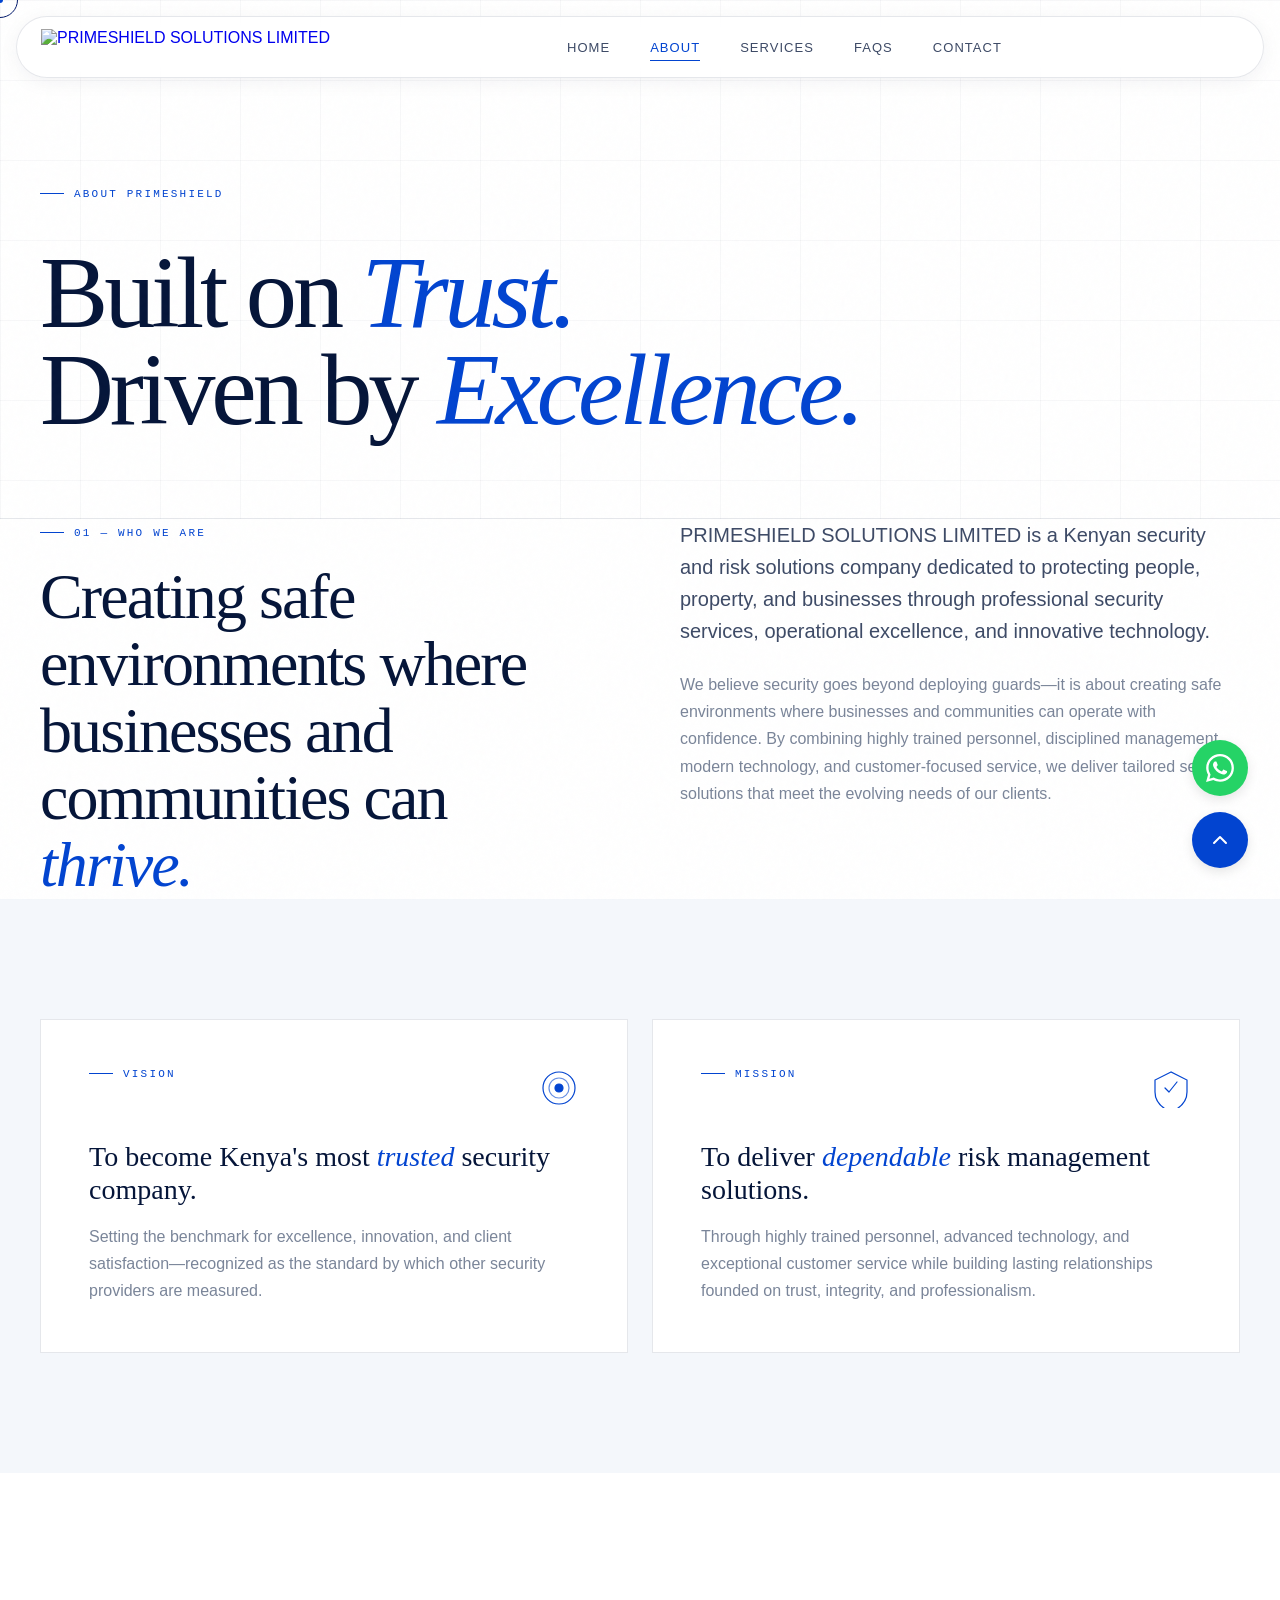
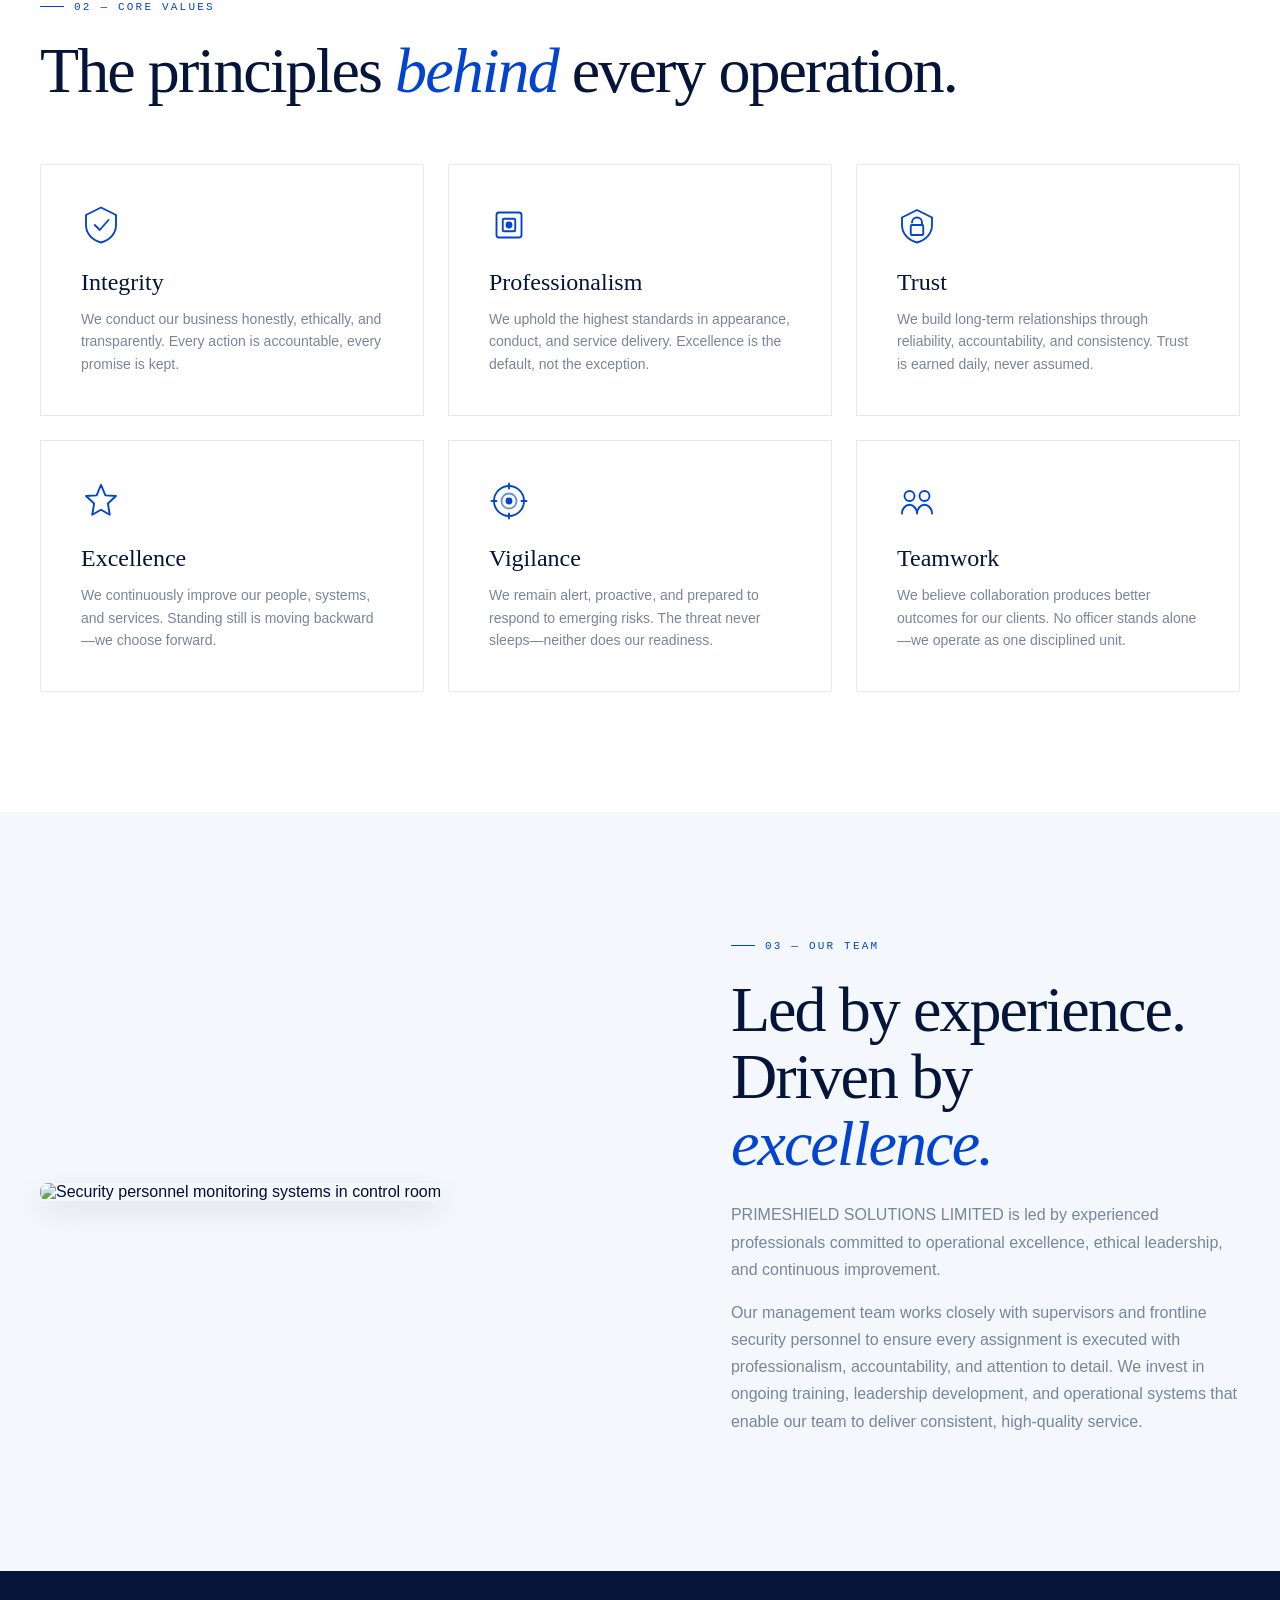
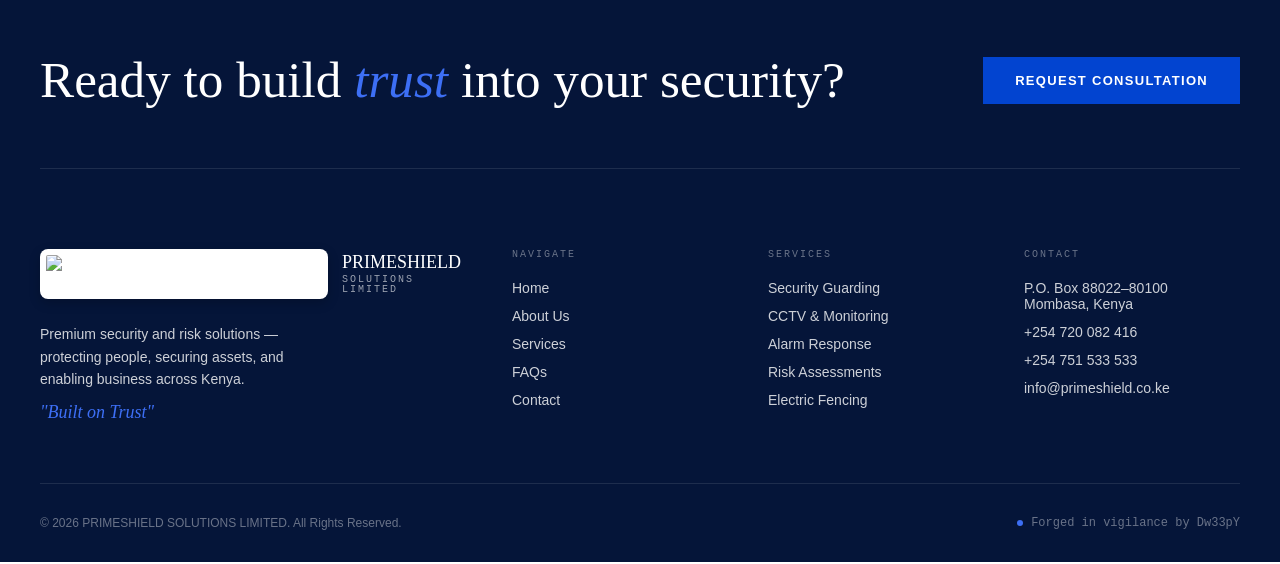
==== commit 58100ca3: "update" ====
--- a/about.html
+++ b/about.html
@@ -268,16 +268,18 @@
       
       <div class="footer-col">
         <div class="footer-heading">Services</div>
-        <a href="services.html">Security Guarding</a>
-        <a href="services.html">CCTV & Monitoring</a>
-        <a href="services.html">Alarm Response</a>
-        <a href="services.html">Risk Assessments</a>
+        <a href="services.html#guarding">Security Guarding</a>
+        <a href="services.html#cctv">CCTV & Monitoring</a>
+        <a href="services.html#alarm">Alarm Response</a>
+        <a href="services.html#risk">Risk Assessments</a>
+        <a href="services.html#fence">Electric Fencing</a>
       </div>
       
       <div class="footer-col">
         <div class="footer-heading">Contact</div>
         <p>P.O. Box 88022–80100<br>Mombasa, Kenya</p>
         <a href="tel:+254720082416">+254 720 082 416</a>
+        <a href="tel:+254751533533">+254 751 533 533</a>
         <a href="mailto:info@primeshield.co.ke">info@primeshield.co.ke</a>
       </div>
     </div>
--- a/styles.css
+++ b/styles.css
@@ -394,7 +394,7 @@
 
 /* Services List (Services Page) */
 .services-list { padding: 120px 0; }
-.service-row { display: grid; grid-template-columns: 80px 1fr 1fr; gap: 40px; padding: 60px 0; align-items: center; }
+.service-row { display: grid; grid-template-columns: 80px 1fr 1fr; gap: 40px; padding: 60px 0; align-items: center; scroll-margin-top: 120px; }
 @media (max-width: 768px) { .service-row { grid-template-columns: 1fr; gap: 20px; } }
 .service-row-num { font-family: 'Fraunces', serif; font-size: 48px; font-weight: 300; color: var(--border-strong); }
 .service-row-icon { width: 56px; height: 56px; margin-bottom: 24px; }
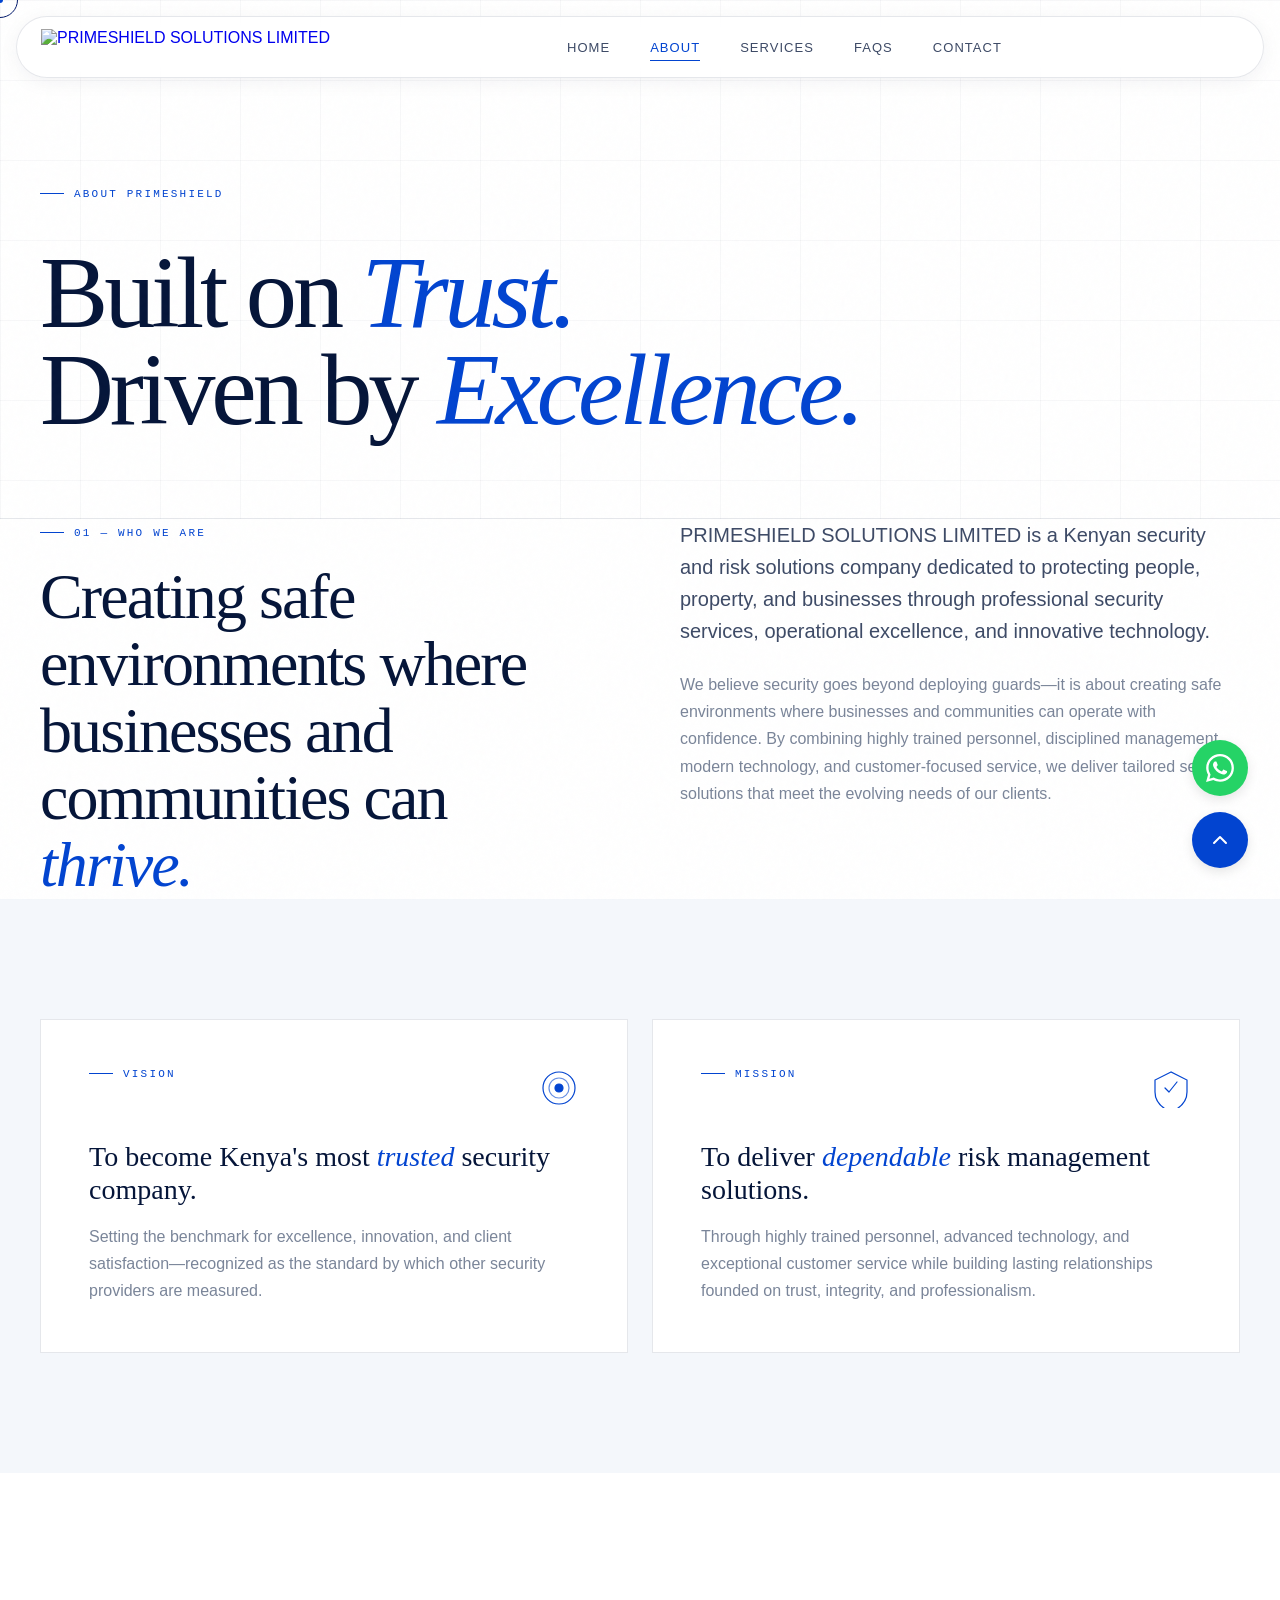
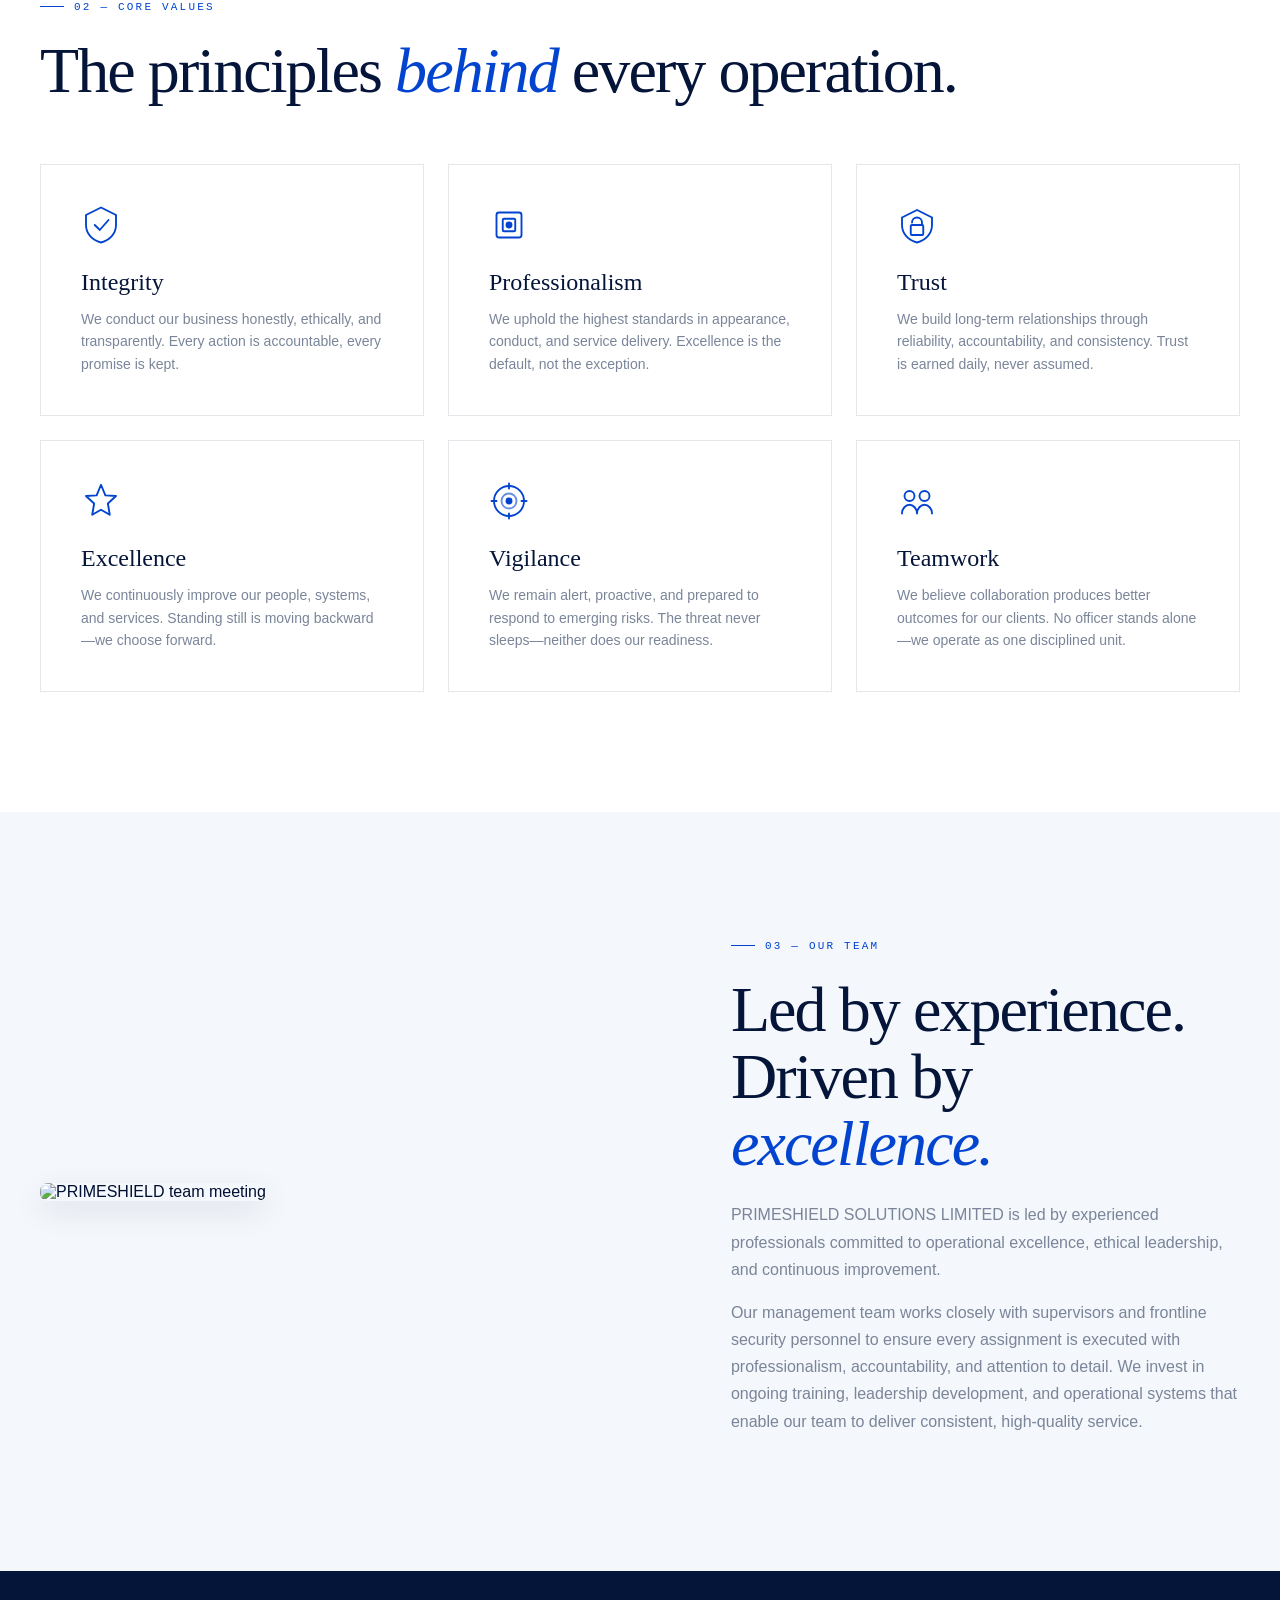
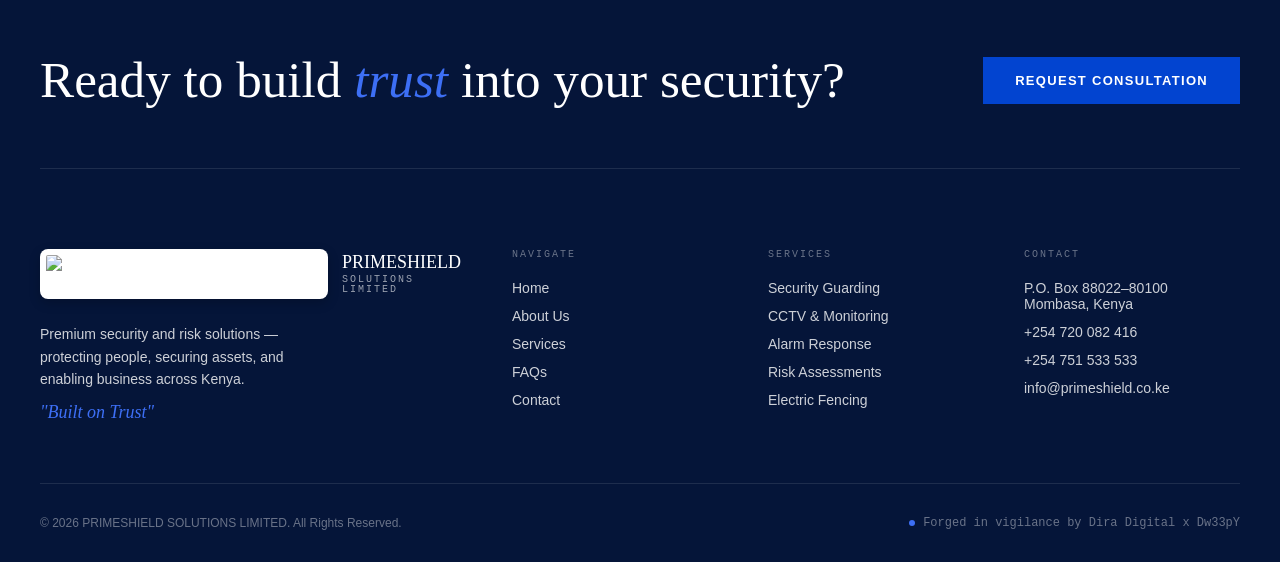
==== commit c5905e26: "updated images  and footer added Dira Collab" ====
--- a/about.html
+++ b/about.html
@@ -220,7 +220,7 @@
   <div class="container">
     <div class="trust-grid reveal">
       <div class="trust-visual">
-        <img src="https://z-cdn-media.chatglm.cn/files/9f90d58c-6f31-47da-9c69-1da4ae779ccc.jpg?auth_key=1885339254-548dcb873c0f4658a049b92d6138676f-0-0ffa2513d2d8eac0ea489b99597bfc31" alt="Security personnel monitoring systems in control room" class="trust-img">
+        <img src="https://z-cdn-media.chatglm.cn/files/6d96a60e-5d8d-4b39-ba36-f13ce7b15d2c.jpg?auth_key=1892438240-b960cde39cbf4b40a7453e2de4d89e67-0-8c9371edc2c74e3d971f992bfb8f65d5" alt="PRIMESHIELD team meeting" class="trust-img">
       </div>
       <div class="trust-content">
         <div class="section-label">03 — Our Team</div>
@@ -287,7 +287,7 @@
     <div class="footer-bottom">
       <div class="copyright">© <span id="year"></span> PRIMESHIELD SOLUTIONS LIMITED. All Rights Reserved.</div>
       <a href="https://dw33py.netlify.app" target="_blank" rel="noopener" class="signature">
-        <span class="sig-dot"></span> Forged in vigilance by Dw33pY
+        <span class="sig-dot"></span> Forged in vigilance by Dira Digital x Dw33pY
       </a>
     </div>
   </div>
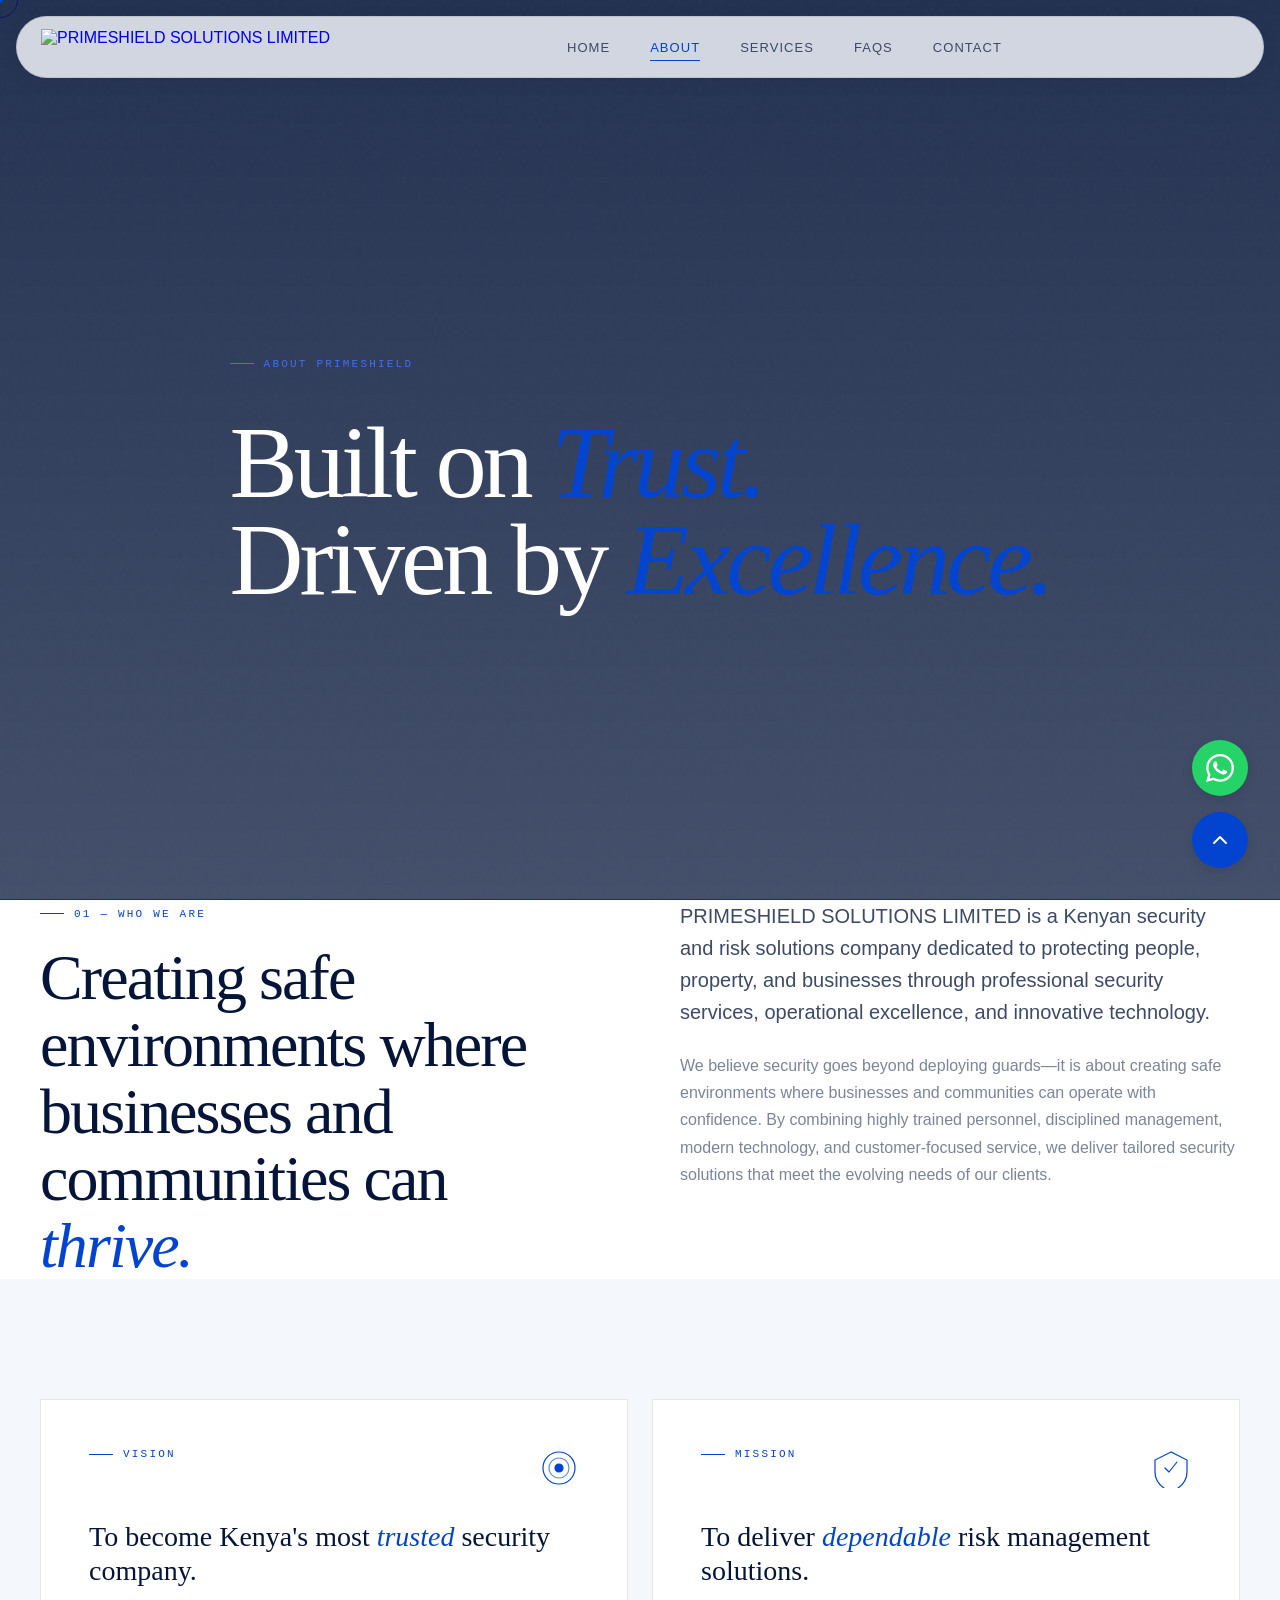
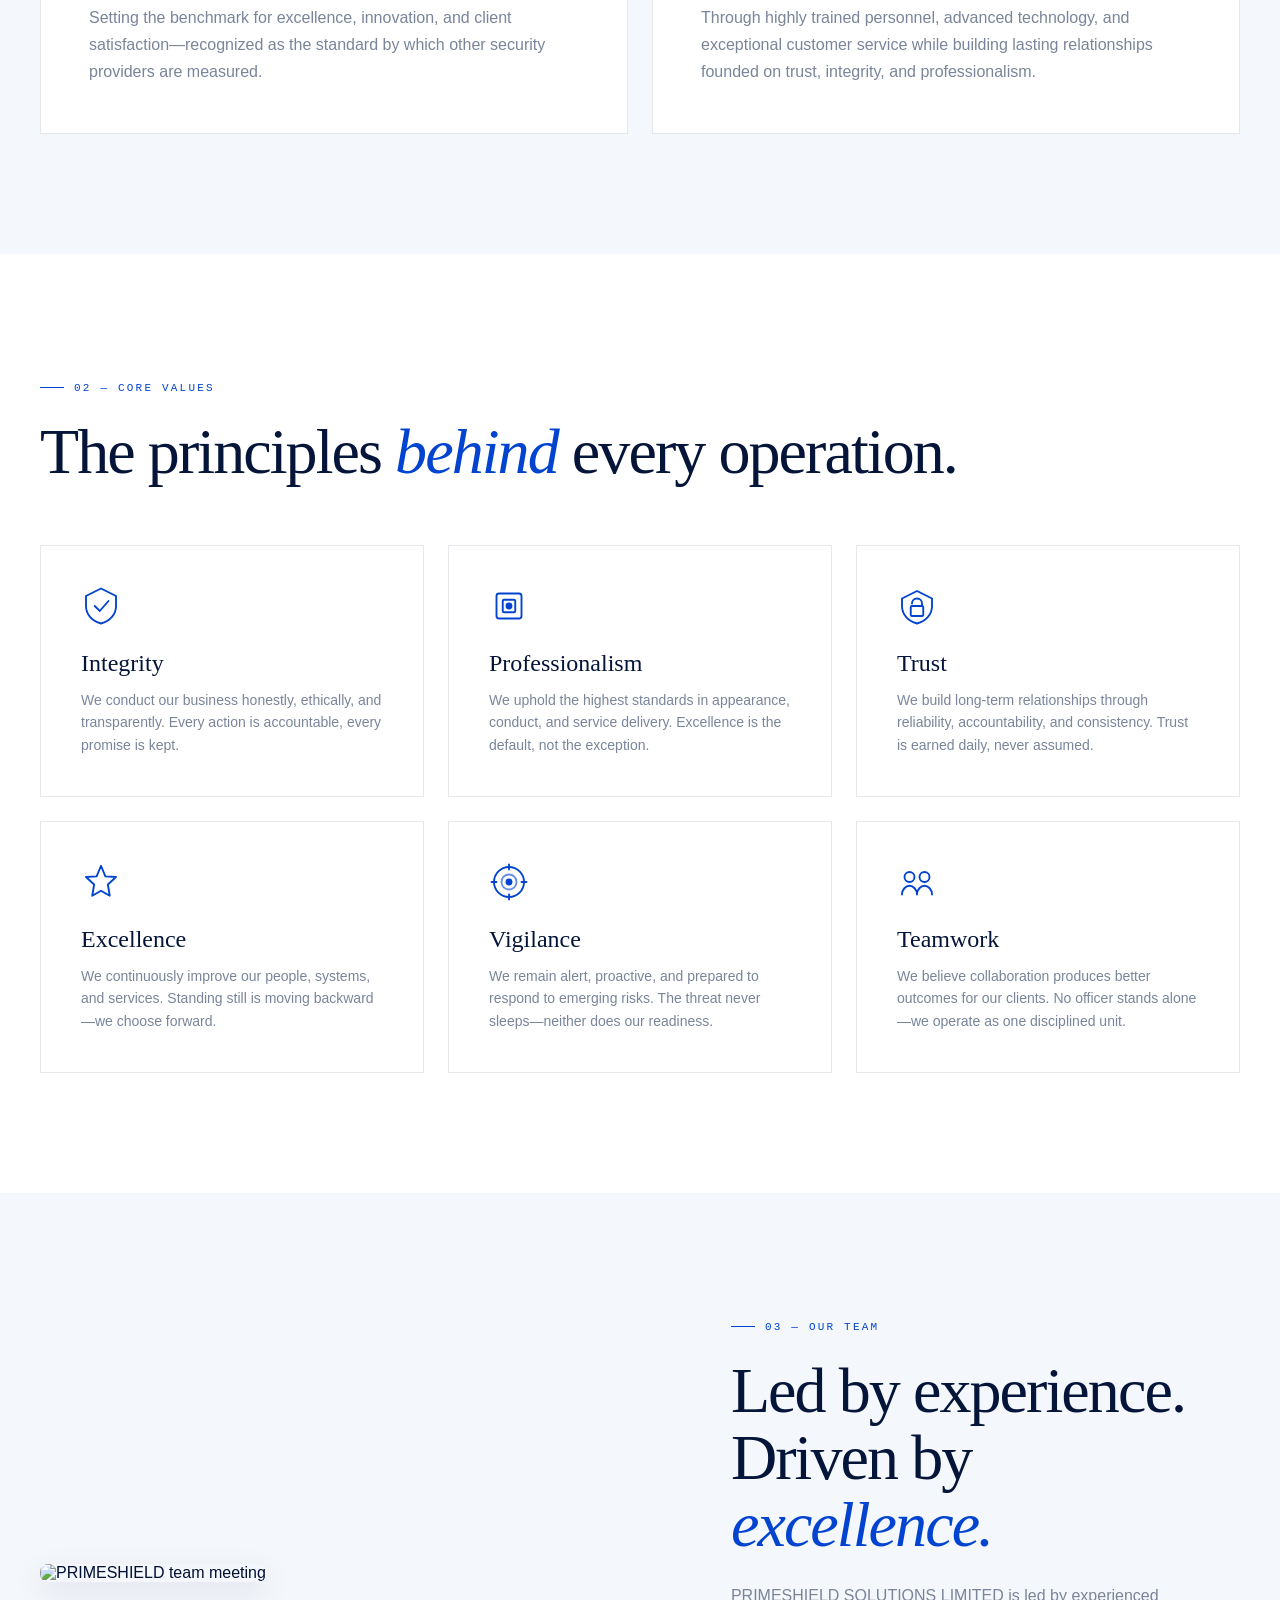
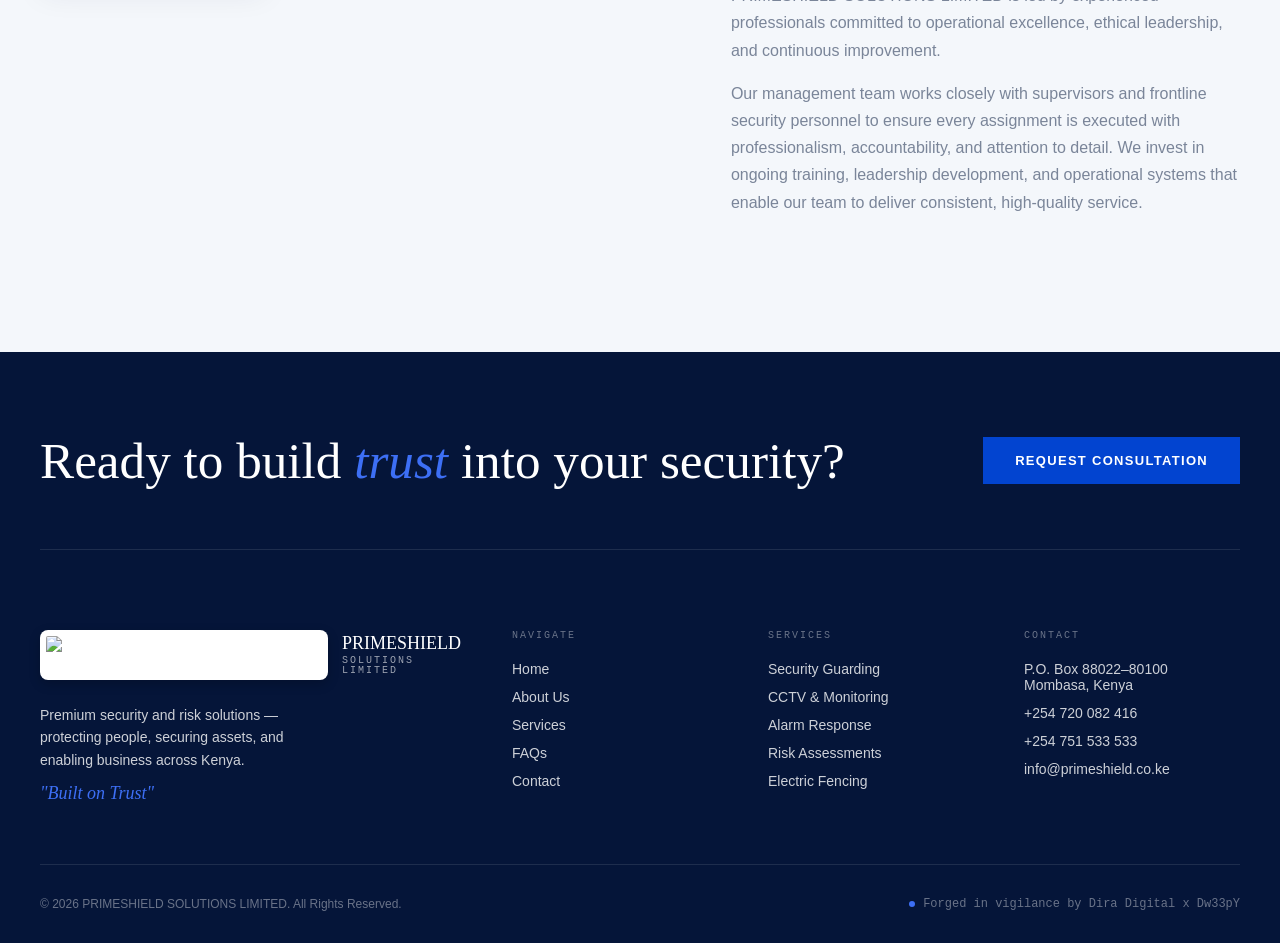
==== commit a6d6a1ce: "updates" ====
--- a/about.html
+++ b/about.html
@@ -70,7 +70,7 @@
 </div>
 
 <!-- PAGE HEADER -->
-<header class="page-header grid-bg">
+<header class="page-header page-header-about">
   <div class="container">
     <div class="section-label reveal">About PRIMESHIELD</div>
     <h1 class="page-title reveal">Built on <em>Trust.</em><br>Driven by <em>Excellence.</em></h1>
--- a/styles.css
+++ b/styles.css
@@ -289,6 +289,25 @@
   min-height: 100dvh; 
   display: flex; align-items: center; padding-top: 120px; padding-bottom: 60px; overflow: hidden; 
 }
+/* Hero Background Images */
+.hero-home { 
+  background-image: linear-gradient(rgba(5, 21, 57, 0.88), rgba(5, 21, 57, 0.72)), url('https://z-cdn-media.chatglm.cn/files/40dfbdb2-5021-4be5-8160-13a8cd0199f5.jpg?auth_key=1892760994-068b23269da942ae9bf5c95633e52ec5-0-5eeaa01c3e351e768dba0251553970f8');
+  background-size: cover;
+  background-position: center;
+  background-attachment: scroll;
+}
+
+/* Override hero text colors for dark bg image */
+.hero-home .hero-title { color: #ffffff; }
+.hero-home .hero-desc { color: rgba(255, 255, 255, 0.85); }
+.hero-home .meta-item { color: rgba(255, 255, 255, 0.7); }
+.hero-home .hero-glow { display: none; }
+.hero-home .hero-stats {
+  background: rgba(255, 255, 255, 0.08);
+  backdrop-filter: blur(12px);
+  -webkit-backdrop-filter: blur(12px);
+  border: 1px solid rgba(255, 255, 255, 0.15);
+}
 .hero-glow { position: absolute; top: 20%; left: 50%; transform: translateX(-50%); width: 80%; height: 60%; background: radial-gradient(circle, rgba(2, 68, 208, 0.08), transparent 60%); pointer-events: none; }
 .hero-container { width: 100%; }
 .hero-meta { display: flex; justify-content: space-between; margin-bottom: 60px; }
@@ -362,8 +381,43 @@
 @media (min-width: 1024px) { .trust-grid { grid-template-columns: 1.2fr 1fr; gap: 80px; } }
 .trust-img { width: 100%; height: 500px; object-fit: cover; filter: grayscale(0.1) contrast(1.05); border-radius: 8px; box-shadow: 0 10px 30px rgba(5, 21, 57, 0.1); }
 
-/* Generic Page Header */
-.page-header { padding: 180px 0 80px; border-bottom: 1px solid var(--border); position: relative; }
+/* Generic Page Header - Full Viewport Height */
+.page-header { 
+  min-height: 100vh;
+  min-height: 100svh;
+  min-height: 100dvh;
+  display: flex; 
+  align-items: center;
+  padding: 120px 0 60px; 
+  border-bottom: 1px solid var(--border); 
+  position: relative;
+  background-size: cover;
+  background-position: center;
+  background-attachment: scroll;
+}
+
+/* Page Header Background Images */
+.page-header-about { 
+  background-image: linear-gradient(rgba(5, 21, 57, 0.88), rgba(5, 21, 57, 0.75)), url('https://z-cdn-media.chatglm.cn/files/d6fc63f6-f927-4060-9525-4948b5688418.jpg?auth_key=1892760994-5082e2bcfe8f4fd59b57d2f8440002b7-0-30aea3a7c38612618a06cb9cc53074da');
+}
+.page-header-services { 
+  background-image: linear-gradient(rgba(5, 21, 57, 0.88), rgba(5, 21, 57, 0.75)), url('https://z-cdn-media.chatglm.cn/files/e43ca4c0-3639-421f-842a-ea3ef4ee4f33.jpg?auth_key=1892760994-6f587eb1eafb49b7bf08991ce638d9ff-0-9c4f186bb7589fafa08ec95a7e363202');
+}
+.page-header-contact { 
+  background-image: linear-gradient(rgba(5, 21, 57, 0.88), rgba(5, 21, 57, 0.75)), url('https://z-cdn-media.chatglm.cn/files/3de13320-2179-4619-a3eb-9434094d3bda.jpg?auth_key=1892760994-0c52f38fa0634c11b474a7e374fa864f-0-d4f771ac5e6bc42f7e289829b110a87d');
+}
+
+/* Override text colors for page headers with bg images */
+.page-header-about .page-title,
+.page-header-services .page-title,
+.page-header-contact .page-title { color: #ffffff; }
+
+.page-header-about .section-label,
+.page-header-services .section-label,
+.page-header-contact .section-label { color: var(--royal-light); }
+.page-header-about .section-label::before,
+.page-header-services .section-label::before,
+.page-header-contact .section-label::before { background: var(--royal-light); }
 
 /* Vision & Mission (About) */
 .vision-mission { padding: 120px 0; background: var(--bg-alt); }
